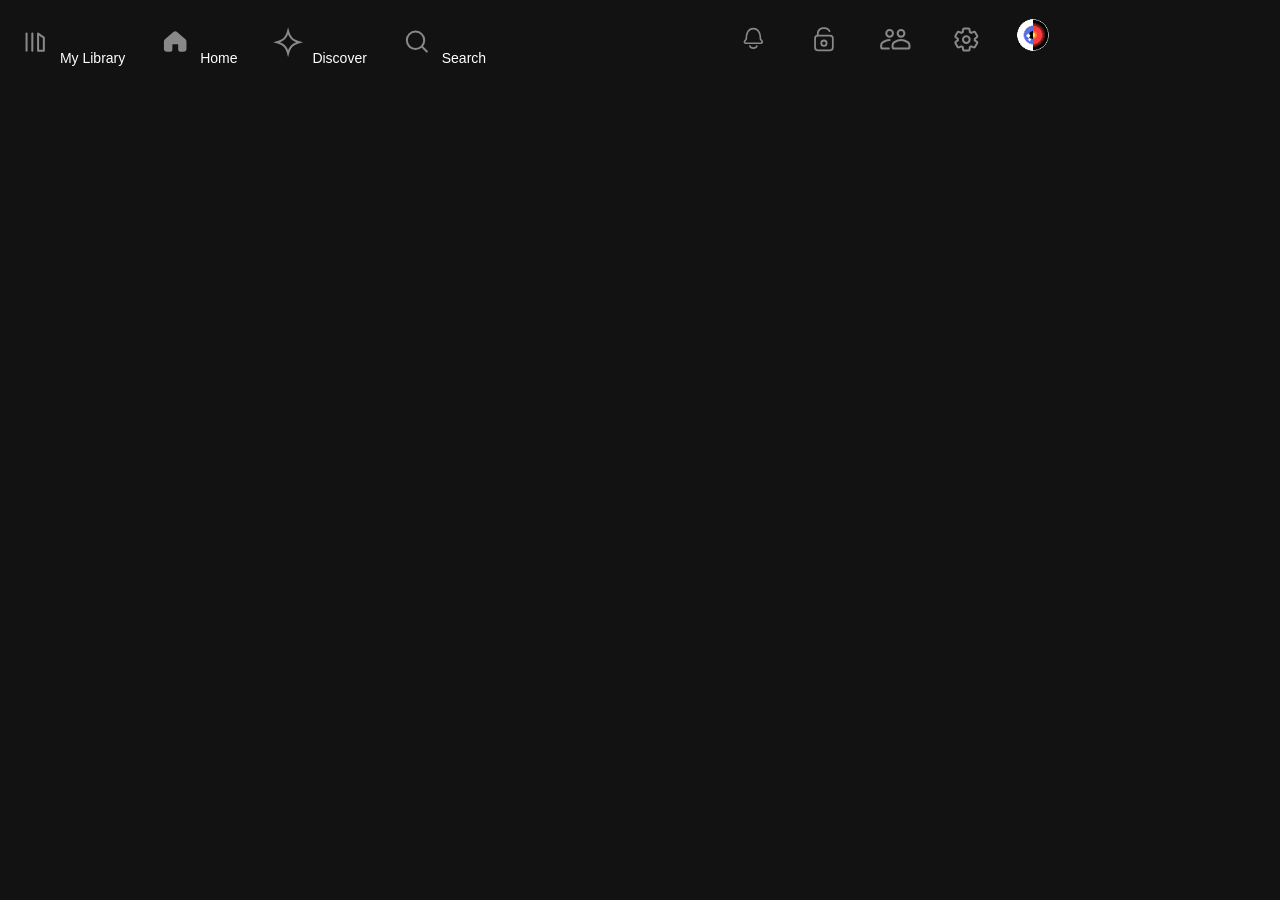
==== index.html @ d86fe5c7 "worke in htm file, create header and nav, two divs in nav and styles in header" ====
<!DOCTYPE html>
<html lang="en">

<head>
  <meta charset="UTF-8">
  <meta name="viewport" content="width=device-width, initial-scale=1.0">
  <link rel="stylesheet" href="./css/style.css">
  <title>Document</title>
</head>

<body>

  <!--Skeleton-->

  <header class="topbar">
    <nav class="topbar-nav">

      <ul class="nav-items">
        <li class="li-test"><a href="#" class="nav-links">
            <svg width="41" height="41" viewBox="0 0 41 41" fill="none" xmlns="http://www.w3.org/2000/svg">
              <path d="M11.562 11.5625V28.8493" stroke="#898989" stroke-width="2.02054" stroke-linecap="round"
                stroke-linejoin="round" />
              <path d="M17.3242 11.5625V28.8493" stroke="#898989" stroke-width="2.02054" stroke-linecap="round"
                stroke-linejoin="round" />
              <path d="M23.0865 28.8493V11.5625L28.8488 15.5518V28.8493H23.0865Z" stroke="#898989"
                stroke-width="2.02054" stroke-linecap="round" stroke-linejoin="round" />
            </svg>
            <span class="nav-text">My Library</span>
          </a>
        </li>

        <li><a href="#" class="nav-links">
            <svg width="41" height="41" viewBox="0 0 41 41" fill="none" xmlns="http://www.w3.org/2000/svg">
              <path
                d="M10.1027 19.4329V26.9414C10.1027 27.8713 10.8565 28.6251 11.7865 28.6251H15.154C15.7202 28.6538 16.195 28.2025 16.195 27.6356V22.7282C16.195 21.8025 16.9422 21.0504 17.8679 21.0445L22.6554 21.0135C23.5896 21.0074 24.3501 21.7631 24.3501 22.6972V27.7185C24.3501 28.2192 24.756 28.6251 25.2567 28.6251H28.6243C29.5542 28.6251 30.3081 27.8713 30.3081 26.9414V19.4329C30.3081 18.9376 30.09 18.4674 29.7119 18.1475L21.293 11.0238C20.6652 10.4926 19.7456 10.4926 19.1178 11.0238L10.6988 18.1475C10.3208 18.4674 10.1027 18.9376 10.1027 19.4329Z"
                fill="#898989" stroke="#898989" stroke-width="2.3573" stroke-linecap="round" stroke-linejoin="round" />
            </svg>

            <span class="nav-text">Home</span></a></li>

        <li><a href="#" class="nav-links">
            <svg width="41" height="41" viewBox="0 0 41 41" fill="none" xmlns="http://www.w3.org/2000/svg">
              <path
                d="M20.5903 10.8229C21.8159 15.1881 25.2271 18.5993 29.5923 19.8249L31.3872 20.3288L29.5923 20.8327C25.2271 22.0583 21.8159 25.4695 20.5903 29.8346L20.0864 31.6296L19.5825 29.8346C18.357 25.4695 14.9457 22.0583 10.5806 20.8327L8.78564 20.3288L10.5806 19.8249C14.9457 18.5993 18.357 15.1881 19.5825 10.8229L20.0864 9.028L20.5903 10.8229Z"
                stroke="#898989" stroke-width="2" />
            </svg>

            <span class="nav-text">Discover</span></a></li>

        <li><a href="#" class="nav-links">
            <svg width="41" height="41" viewBox="0 0 41 41" fill="none" xmlns="http://www.w3.org/2000/svg">
              <path
                d="M24.7356 24.3607C26.2732 22.7923 27.2213 20.6437 27.2213 18.2738C27.2213 13.4713 23.3281 9.57812 18.5256 9.57812C13.7232 9.57812 9.82999 13.4713 9.82999 18.2738C9.82999 23.0763 13.7232 26.9694 18.5256 26.9694C20.9582 26.9694 23.1574 25.9706 24.7356 24.3607ZM24.7356 24.3607L29.83 29.5781"
                stroke="#898989" stroke-width="2.02054" stroke-linecap="round" />
            </svg>

            <span class="nav-text">Search</span></a></li>
      </ul>

    </nav>
    <!-- Top small siebire with icons inside a nav -->

    <div class="sidebar-in-nav">
      <ul class="sidebar-list">
        <li class="sidebar-item"><a href="#" class="sidebar-items-lnk">
            <svg width="41" height="41" viewBox="0 0 41 41" fill="none" xmlns="http://www.w3.org/2000/svg">
              <path
                d="M27.8736 24.2741H12.8179C11.6282 24.2741 10.9784 22.8866 11.74 21.9727L12.9945 20.4673C13.2098 20.2088 13.3174 19.882 13.3141 19.5456C13.2934 17.4262 13.6655 9.54102 20.3457 9.54102C27.0259 9.54102 27.398 17.4262 27.3774 19.5456C27.3741 19.882 27.4816 20.2088 27.697 20.4673L28.9515 21.9727C29.7131 22.8866 29.0632 24.2741 27.8736 24.2741Z"
                stroke="#898989" stroke-width="1.6838" stroke-linecap="round" stroke-linejoin="round" />
              <path
                d="M16.8379 27.0801C16.8379 27.0801 17.5395 29.1848 20.3458 29.1848C23.1521 29.1848 23.8536 27.0801 23.8536 27.0801"
                stroke="#898989" stroke-width="1.6838" stroke-linecap="round" stroke-linejoin="round" />
            </svg>
          </a>
        </li>

        <li class="sidebar-item"><a href="#" class="sidebar-items-lnk">
            <svg width="41" height="41" viewBox="0 0 41 41" fill="none" xmlns="http://www.w3.org/2000/svg">
              <path
                d="M24.7338 12.4639C24.9425 12.9074 25.4713 13.0978 25.9148 12.889C26.3583 12.6803 26.5487 12.1515 26.3399 11.708L24.7338 12.4639ZM13.8048 16.1865C14.6809 16.0443 14.6809 16.0447 14.681 16.0451C14.681 16.0452 14.6811 16.0456 14.6811 16.0457C14.6812 16.0461 14.6812 16.0464 14.6812 16.0465C14.6813 16.0468 14.6813 16.0467 14.6812 16.0462C14.681 16.0451 14.6806 16.0424 14.68 16.0382C14.6787 16.0296 14.6766 16.0148 14.674 15.9941C14.6687 15.9526 14.6611 15.8877 14.6536 15.8029C14.6385 15.6328 14.6236 15.3846 14.6263 15.0851C14.6318 14.4798 14.7089 13.6967 14.9783 12.9307C15.2453 12.1715 15.6926 11.4504 16.4326 10.914C17.1704 10.3793 18.2742 9.97351 19.9514 9.97351V8.19836C17.9791 8.19836 16.4899 8.68016 15.3908 9.47676C14.2941 10.2717 13.661 11.3258 13.3037 12.3418C12.9488 13.3509 12.8578 14.3429 12.8512 15.069C12.8479 15.4352 12.866 15.7418 12.8854 15.96C12.8951 16.0693 12.9052 16.157 12.9132 16.2195C12.9172 16.2508 12.9207 16.2758 12.9234 16.2941C12.9247 16.3033 12.9259 16.3108 12.9267 16.3166C12.9272 16.3195 12.9276 16.3219 12.9279 16.324C12.9281 16.325 12.9282 16.3259 12.9283 16.3267C12.9284 16.3271 12.9285 16.3276 12.9285 16.3278C12.9286 16.3282 12.9287 16.3287 13.8048 16.1865ZM19.9514 9.97351C21.4562 9.97351 22.4981 10.3005 23.2263 10.7507C23.9524 11.1996 24.4245 11.8067 24.7338 12.4639L26.3399 11.708C25.9085 10.7913 25.2234 9.89837 24.1597 9.24076C23.0981 8.58443 21.7176 8.19836 19.9514 8.19836V9.97351Z"
                fill="#898989" />
              <path
                d="M26.1644 16.6309H13.7384C12.2678 16.6309 11.0757 17.823 11.0757 19.2936V28.6131C11.0757 30.0837 12.2678 31.2758 13.7384 31.2758H26.1644C27.635 31.2758 28.8271 30.0837 28.8271 28.6131V19.2936C28.8271 17.823 27.635 16.6309 26.1644 16.6309Z"
                stroke="#898989" stroke-width="1.77515" />
              <circle cx="19.9514" cy="24.1744" r="2.66272" stroke="#898989" stroke-width="1.77515" />
            </svg>
        </li>


        <li class="sidebar-item"><a href="#" class="sidebar-items-lnk">
            <svg width="41" height="41" viewBox="0 0 41 41" fill="none" xmlns="http://www.w3.org/2000/svg">
              <path
                d="M29.4 14.3129C29.4 16.1727 27.8923 17.6804 26.0324 17.6804C24.1726 17.6804 22.6649 16.1727 22.6649 14.3129C22.6649 12.453 24.1726 10.9453 26.0324 10.9453C27.8923 10.9453 29.4 12.453 29.4 14.3129Z"
                stroke="#898989" stroke-width="2.02054" />
              <path
                d="M19.1131 23.4167L19.8629 22.9168C21.6899 21.6988 23.8366 21.0488 26.0324 21.0488C28.2282 21.0488 30.3749 21.6988 32.202 22.9168L32.9518 23.4167C33.8886 24.0412 34.4513 25.0927 34.4513 26.2187V27.8962C34.4513 28.7641 33.7477 29.4677 32.8798 29.4677H26.0324H19.185C18.3171 29.4677 17.6135 28.7641 17.6135 27.8962V26.2187C17.6135 25.0927 18.1762 24.0412 19.1131 23.4167Z"
                stroke="#898989" stroke-width="2.02054" stroke-linecap="round" stroke-linejoin="round" />
              <path
                d="M17.9811 14.3129C17.9811 16.1727 16.4734 17.6804 14.6135 17.6804C12.7537 17.6804 11.246 16.1727 11.246 14.3129C11.246 12.453 12.7537 10.9453 14.6135 10.9453C16.4734 10.9453 17.9811 12.453 17.9811 14.3129Z"
                stroke="#898989" stroke-width="2.02054" />
              <path
                d="M14.6135 21.0488C12.4177 21.0488 10.271 21.6988 8.44398 22.9168L7.69419 23.4167C6.75734 24.0412 6.19461 25.0927 6.19461 26.2187V27.8962C6.19461 28.7641 6.89821 29.4677 7.76614 29.4677H13.8271"
                stroke="#898989" stroke-width="2.02054" stroke-linecap="round" stroke-linejoin="round" />
            </svg>

        </li>
        <li class="sidebar-item"><a href="#" class="sidebar-items-lnk">
            <svg width="41" height="41" viewBox="0 0 41 41" fill="none" xmlns="http://www.w3.org/2000/svg">
              <path
                d="M22.4407 31.5846H18.208C17.9258 31.5846 17.6812 31.493 17.4743 31.3096C17.2674 31.1263 17.1451 30.8971 17.1075 30.6221L16.7688 28.0646C16.5243 27.973 16.294 27.863 16.0781 27.7346C15.8613 27.6063 15.6495 27.4688 15.4426 27.3221L12.9876 28.3121C12.7242 28.4038 12.4608 28.413 12.1975 28.3396C11.9341 28.2663 11.7272 28.1105 11.5767 27.8721L9.48852 24.3246C9.33802 24.0863 9.29099 23.8296 9.34743 23.5546C9.40387 23.2796 9.54496 23.0596 9.7707 22.8946L11.8871 21.3271C11.8683 21.1988 11.8589 21.0749 11.8589 20.9553V20.2128C11.8589 20.094 11.8683 19.9705 11.8871 19.8421L9.7707 18.2746C9.54496 18.1096 9.40387 17.8896 9.34743 17.6146C9.29099 17.3396 9.33802 17.083 9.48852 16.8446L11.5767 13.2971C11.7084 13.0405 11.9104 12.8799 12.1828 12.8153C12.456 12.7515 12.7242 12.7655 12.9876 12.8571L15.4426 13.8471C15.6495 13.7005 15.8659 13.563 16.0916 13.4346C16.3173 13.3063 16.5431 13.1963 16.7688 13.1046L17.1075 10.5471C17.1451 10.2721 17.2674 10.043 17.4743 9.85964C17.6812 9.67631 17.9258 9.58464 18.208 9.58464H22.4407C22.7229 9.58464 22.9675 9.67631 23.1744 9.85964C23.3813 10.043 23.5036 10.2721 23.5412 10.5471L23.8798 13.1046C24.1244 13.1963 24.355 13.3063 24.5718 13.4346C24.7877 13.563 24.9992 13.7005 25.2061 13.8471L27.6611 12.8571C27.9245 12.7655 28.1878 12.7563 28.4512 12.8296C28.7146 12.903 28.9215 13.0588 29.072 13.2971L31.1602 16.8446C31.3107 17.083 31.3577 17.3396 31.3013 17.6146C31.2448 17.8896 31.1037 18.1096 30.878 18.2746L28.7616 19.8421C28.7804 19.9705 28.7898 20.094 28.7898 20.2128V20.9553C28.7898 21.0749 28.771 21.1988 28.7334 21.3271L30.8498 22.8946C31.0755 23.0596 31.2166 23.2796 31.273 23.5546C31.3295 23.8296 31.2824 24.0863 31.1319 24.3246L29.0438 27.8446C28.8933 28.083 28.6818 28.2436 28.4094 28.3264C28.1363 28.4086 27.868 28.4038 27.6047 28.3121L25.2061 27.3221C24.9992 27.4688 24.7828 27.6063 24.5571 27.7346C24.3313 27.863 24.1056 27.973 23.8798 28.0646L23.5412 30.6221C23.5036 30.8971 23.3813 31.1263 23.1744 31.3096C22.9675 31.493 22.7229 31.5846 22.4407 31.5846Z"
                stroke="#898989" stroke-width="2" />
              <circle cx="20.3243" cy="20.5848" r="3.34783" stroke="#898989" stroke-width="2" />
            </svg>
          </a>
        </li>
        <li class="sidebar-item"><a href="#" class="sidebar-items-lnk">
            <svg width="32" height="32" viewBox="0 0 32 32" fill="none" xmlns="http://www.w3.org/2000/svg"
              xmlns:xlink="http://www.w3.org/1999/xlink">
              <rect width="32" height="32" rx="16" fill="url(#pattern0_8033_2040)" />
              <defs>
                <pattern id="pattern0_8033_2040" patternContentUnits="objectBoundingBox" width="1" height="1">
                  <use xlink:href="#image0_8033_2040" transform="scale(0.00208333)" />
                </pattern>
                <image id="image0_8033_2040" width="480" height="480" preserveAspectRatio="none"
                  xlink:href="[data-uri]" />
              </defs>
            </svg>

          </a>
        </li>
      </ul>

    </div>


    </nav>

    <div class="wrapper">
      <aside class="sidebar">
        <div class="sidebar-header">



  </header>

  <main></main>

  <footer></footer>



</body>

</html>
---- css/style.css ----
/* =====================
  Reset / Base
===================== */
*,
*::before,
*::after {
  box-sizing: border-box;
  margin: 0;
  padding: 0;
}

html,
body {
  height: 100%;
}

body {
  font-family: "Circular", "Helvetica Neue", Helvetica, Arial, sans-serif;
  font-size: 14px;
  background-color: #121212;
  color: #ffffff;
  overflow: hidden;
}

a {
  color: inherit;
  text-decoration: none;
}

ul,
ol {
  list-style: none;
}

button {
  font-family: inherit;
  font-size: inherit;
  cursor: pointer;
}

img {
  display: block;
  max-width: 100%;
}

/* =====================
  Helpers
===================== */
/* =====================
  App Layout
===================== */
/* =====================
  Sidebar Navigation (merged look)
===================== */
/* =====================
  Top Header
===================== */
/* =====================
  Global Header (matches screenshot layout)
===================== */
.topbar {
  display: flex;
  align-items: center;
  justify-content: space-between;
}

.topbar-nav {
  display: flex;
}

.app {
  font-size: 14px;
  height: 41px;
}

.navbar {
  display: flex;
  align-items: center;
  justify-content: flex-start;
}

.nav-items {
  display: flex;
  margin-top: 7px;
  font-size: 14px;
}

li {
  padding: 15px;
}

.sidebar-in-nav {
  display: flex;
}

.sidebar-list {
  display: flex;
  width: 50%;
}

/* =====================
  Filter Chips
===================== */
/* =====================
  Sections / Cards
===================== */
/* =====================
  Bottom Player (matches Figma screenshot)
===================== */

/*# sourceMappingURL=style.css.map */
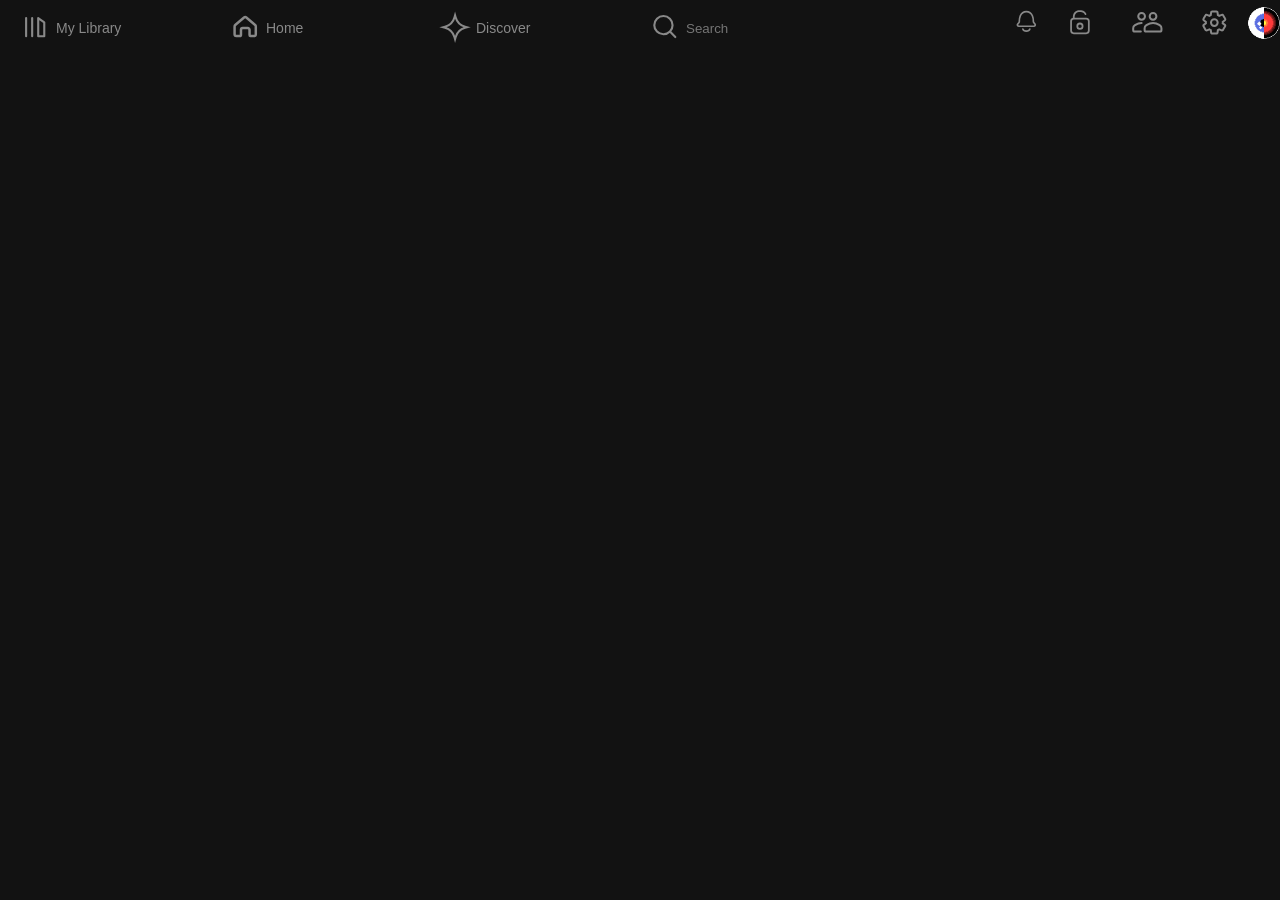
==== commit f59a625f: "creat navigation, add styles, hover'" ====
--- a/index.html
+++ b/index.html
@@ -17,44 +17,43 @@
 
       <ul class="nav-items">
         <li class="li-test"><a href="#" class="nav-links">
-            <svg width="41" height="41" viewBox="0 0 41 41" fill="none" xmlns="http://www.w3.org/2000/svg">
-              <path d="M11.562 11.5625V28.8493" stroke="#898989" stroke-width="2.02054" stroke-linecap="round"
-                stroke-linejoin="round" />
+            <span class="icons"><svg width="41" height="41" viewBox="0 0 41 41" fill="none" xmlns="http://www.w3.org/2000/svg">
+              <path d="M11.562 11.5625V28.8493" stroke="#898989" stroke-width="2.02054" stroke-linecap="round" stroke-linejoin="round" />
               <path d="M17.3242 11.5625V28.8493" stroke="#898989" stroke-width="2.02054" stroke-linecap="round"
                 stroke-linejoin="round" />
-              <path d="M23.0865 28.8493V11.5625L28.8488 15.5518V28.8493H23.0865Z" stroke="#898989"
+              <path d="M23.0865 28.8493V11.5625L28.8488 15.5518V28.8493H23.0865Z" 
                 stroke-width="2.02054" stroke-linecap="round" stroke-linejoin="round" />
-            </svg>
+            </svg></span>
             <span class="nav-text">My Library</span>
           </a>
         </li>
 
-        <li><a href="#" class="nav-links">
-            <svg width="41" height="41" viewBox="0 0 41 41" fill="none" xmlns="http://www.w3.org/2000/svg">
+        <li class="li-test"><a href="#" class="nav-links">
+            <span class="icons"><svg width="41" height="41" viewBox="0 0 41 41" fill="none" xmlns="http://www.w3.org/2000/svg">
               <path
                 d="M10.1027 19.4329V26.9414C10.1027 27.8713 10.8565 28.6251 11.7865 28.6251H15.154C15.7202 28.6538 16.195 28.2025 16.195 27.6356V22.7282C16.195 21.8025 16.9422 21.0504 17.8679 21.0445L22.6554 21.0135C23.5896 21.0074 24.3501 21.7631 24.3501 22.6972V27.7185C24.3501 28.2192 24.756 28.6251 25.2567 28.6251H28.6243C29.5542 28.6251 30.3081 27.8713 30.3081 26.9414V19.4329C30.3081 18.9376 30.09 18.4674 29.7119 18.1475L21.293 11.0238C20.6652 10.4926 19.7456 10.4926 19.1178 11.0238L10.6988 18.1475C10.3208 18.4674 10.1027 18.9376 10.1027 19.4329Z"
-                fill="#898989" stroke="#898989" stroke-width="2.3573" stroke-linecap="round" stroke-linejoin="round" />
-            </svg>
+                stroke-width="2.3573" stroke-linecap="round" stroke-linejoin="round" />
+            </svg></span>
 
             <span class="nav-text">Home</span></a></li>
 
-        <li><a href="#" class="nav-links">
-            <svg width="41" height="41" viewBox="0 0 41 41" fill="none" xmlns="http://www.w3.org/2000/svg">
+        <li class="li-test"><a href="#" class="nav-links">
+             <span class="icons"><svg width="41" height="41" viewBox="0 0 41 41" fill="none" xmlns="http://www.w3.org/2000/svg">
               <path
                 d="M20.5903 10.8229C21.8159 15.1881 25.2271 18.5993 29.5923 19.8249L31.3872 20.3288L29.5923 20.8327C25.2271 22.0583 21.8159 25.4695 20.5903 29.8346L20.0864 31.6296L19.5825 29.8346C18.357 25.4695 14.9457 22.0583 10.5806 20.8327L8.78564 20.3288L10.5806 19.8249C14.9457 18.5993 18.357 15.1881 19.5825 10.8229L20.0864 9.028L20.5903 10.8229Z"
-                stroke="#898989" stroke-width="2" />
-            </svg>
+                  stroke-width="2" />
+            </svg></span>
 
             <span class="nav-text">Discover</span></a></li>
 
-        <li><a href="#" class="nav-links">
-            <svg width="41" height="41" viewBox="0 0 41 41" fill="none" xmlns="http://www.w3.org/2000/svg">
+        <li class="li-test"><a href="#" class="nav-links">
+           <span class="icons"><svg width="41" height="41" viewBox="0 0 41 41" fill="none" xmlns="http://www.w3.org/2000/svg">
               <path
                 d="M24.7356 24.3607C26.2732 22.7923 27.2213 20.6437 27.2213 18.2738C27.2213 13.4713 23.3281 9.57812 18.5256 9.57812C13.7232 9.57812 9.82999 13.4713 9.82999 18.2738C9.82999 23.0763 13.7232 26.9694 18.5256 26.9694C20.9582 26.9694 23.1574 25.9706 24.7356 24.3607ZM24.7356 24.3607L29.83 29.5781"
-                stroke="#898989" stroke-width="2.02054" stroke-linecap="round" />
-            </svg>
+                 fill="none" stroke-width="2.02054" stroke-linecap="round"/>
+            </svg></span> 
 
-            <span class="nav-text">Search</span></a></li>
+            <span class="nav-text"><form><input type="text" class="search-input" placeholder="Search" ></form></span></a></li>
       </ul>
 
     </nav>
@@ -135,15 +134,17 @@
 
     </nav>
 
-    <div class="wrapper">
+  
+
+  </header>
+
+  <main>
+      <div class="wrapper">
       <aside class="sidebar">
         <div class="sidebar-header">
 
 
-
-  </header>
-
-  <main></main>
+  </main>
 
   <footer></footer>
 
--- a/css/style.css
+++ b/css/style.css
@@ -68,25 +68,59 @@
   display: flex;
 }
 
-.app {
-  font-size: 14px;
-  height: 41px;
-}
-
-.navbar {
-  display: flex;
-  align-items: center;
-  justify-content: flex-start;
-}
-
 .nav-items {
   display: flex;
   margin-top: 7px;
   font-size: 14px;
+  list-style: none;
+  align-items: center;
+  height: 100%;
 }
 
-li {
-  padding: 15px;
+.li-test a {
+  width: 210px;
+  height: 100%;
+  color: #898989;
+  display: flex;
+  align-items: center;
+  padding-left: 15px;
+}
+
+input.search-input {
+  background-color: transparent;
+  padding: 0;
+  margin: 0;
+  border: none;
+  outline: none;
+  color: white;
+}
+
+.li-test a:hover {
+  border-radius: 8px;
+  box-sizing: border-box;
+  width: 200px;
+  height: 100%;
+  background-color: #202020;
+  color: white;
+  transform: scale(1.05);
+  cursor: pointer;
+}
+.li-test a:hover svg {
+  stroke: white;
+  fill: white;
+}
+.li-test a:hover svg path {
+  stroke: white;
+}
+
+.icons {
+  background-color: none;
+  display: flex;
+  align-items: center;
+}
+.icons svg {
+  stroke: #898989;
+  transform: scale(1.05);
 }
 
 .sidebar-in-nav {
@@ -95,7 +129,11 @@
 
 .sidebar-list {
   display: flex;
-  width: 50%;
+  justify-content: center;
+  height: 41px;
+  width: 100%;
+  gap: 13px;
+  align-items: center;
 }
 
 /* =====================
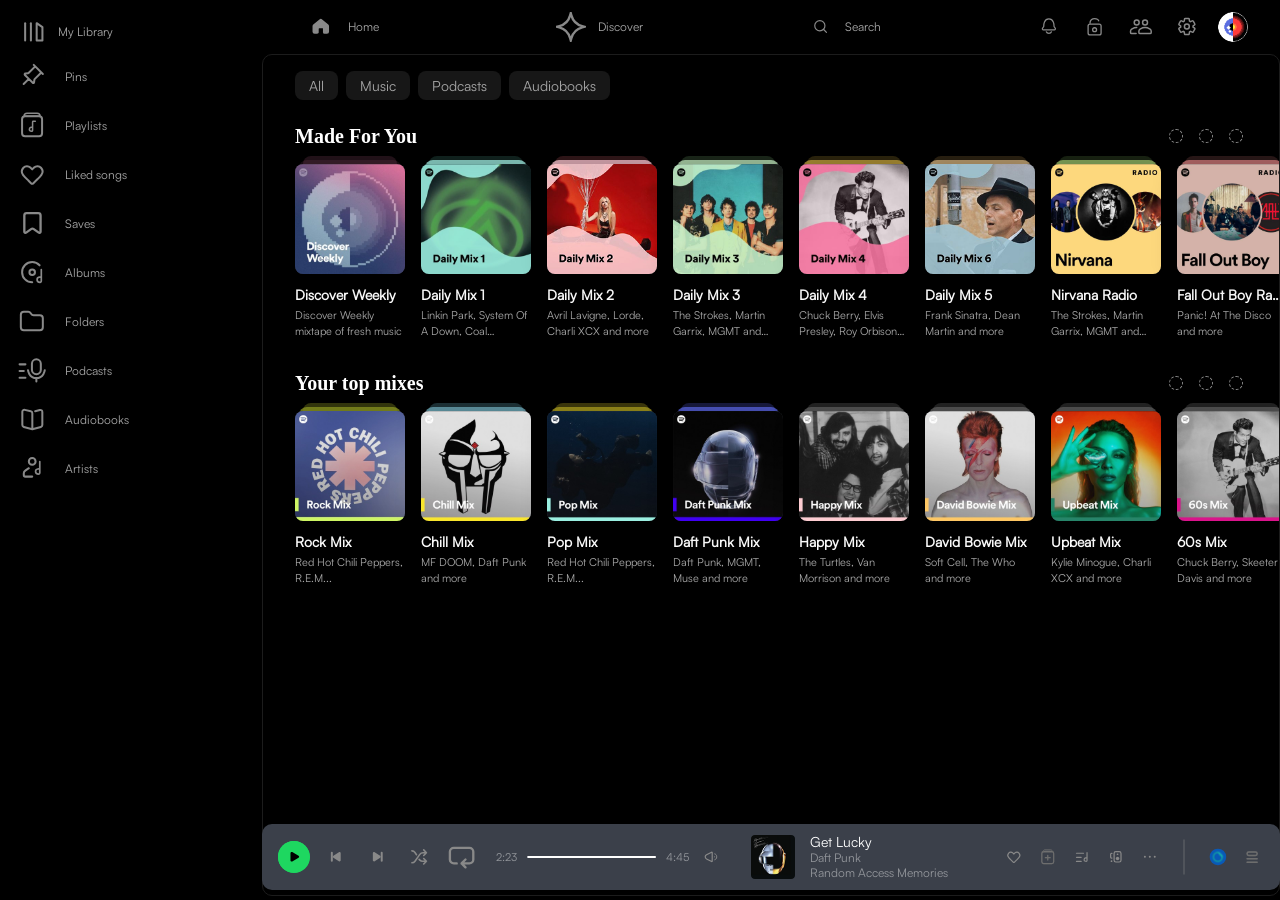
==== commit 566ef7a9: "fix : project structure" ====
--- a/index.html
+++ b/index.html
@@ -1,155 +1,464 @@
 <!DOCTYPE html>
 <html lang="en">
-
 <head>
-  <meta charset="UTF-8">
-  <meta name="viewport" content="width=device-width, initial-scale=1.0">
-  <link rel="stylesheet" href="./css/style.css">
-  <title>Document</title>
+  <meta charset="UTF-8" />
+  <meta name="viewport" content="width=device-width, initial-scale=1.0" />
+  <title>Spotify Clone</title>
+  <link rel="stylesheet" href="./css/style.css" />
 </head>
-
 <body>
-
-  <!--Skeleton-->
-
-  <header class="topbar">
-    <nav class="topbar-nav">
-
-      <ul class="nav-items">
-        <li class="li-test"><a href="#" class="nav-links">
-            <span class="icons"><svg width="41" height="41" viewBox="0 0 41 41" fill="none" xmlns="http://www.w3.org/2000/svg">
-              <path d="M11.562 11.5625V28.8493" stroke="#898989" stroke-width="2.02054" stroke-linecap="round" stroke-linejoin="round" />
-              <path d="M17.3242 11.5625V28.8493" stroke="#898989" stroke-width="2.02054" stroke-linecap="round"
-                stroke-linejoin="round" />
-              <path d="M23.0865 28.8493V11.5625L28.8488 15.5518V28.8493H23.0865Z" 
-                stroke-width="2.02054" stroke-linecap="round" stroke-linejoin="round" />
-            </svg></span>
-            <span class="nav-text">My Library</span>
-          </a>
-        </li>
-
-        <li class="li-test"><a href="#" class="nav-links">
-            <span class="icons"><svg width="41" height="41" viewBox="0 0 41 41" fill="none" xmlns="http://www.w3.org/2000/svg">
-              <path
-                d="M10.1027 19.4329V26.9414C10.1027 27.8713 10.8565 28.6251 11.7865 28.6251H15.154C15.7202 28.6538 16.195 28.2025 16.195 27.6356V22.7282C16.195 21.8025 16.9422 21.0504 17.8679 21.0445L22.6554 21.0135C23.5896 21.0074 24.3501 21.7631 24.3501 22.6972V27.7185C24.3501 28.2192 24.756 28.6251 25.2567 28.6251H28.6243C29.5542 28.6251 30.3081 27.8713 30.3081 26.9414V19.4329C30.3081 18.9376 30.09 18.4674 29.7119 18.1475L21.293 11.0238C20.6652 10.4926 19.7456 10.4926 19.1178 11.0238L10.6988 18.1475C10.3208 18.4674 10.1027 18.9376 10.1027 19.4329Z"
-                stroke-width="2.3573" stroke-linecap="round" stroke-linejoin="round" />
-            </svg></span>
-
-            <span class="nav-text">Home</span></a></li>
-
-        <li class="li-test"><a href="#" class="nav-links">
-             <span class="icons"><svg width="41" height="41" viewBox="0 0 41 41" fill="none" xmlns="http://www.w3.org/2000/svg">
-              <path
-                d="M20.5903 10.8229C21.8159 15.1881 25.2271 18.5993 29.5923 19.8249L31.3872 20.3288L29.5923 20.8327C25.2271 22.0583 21.8159 25.4695 20.5903 29.8346L20.0864 31.6296L19.5825 29.8346C18.357 25.4695 14.9457 22.0583 10.5806 20.8327L8.78564 20.3288L10.5806 19.8249C14.9457 18.5993 18.357 15.1881 19.5825 10.8229L20.0864 9.028L20.5903 10.8229Z"
-                  stroke-width="2" />
-            </svg></span>
-
-            <span class="nav-text">Discover</span></a></li>
-
-        <li class="li-test"><a href="#" class="nav-links">
-           <span class="icons"><svg width="41" height="41" viewBox="0 0 41 41" fill="none" xmlns="http://www.w3.org/2000/svg">
-              <path
-                d="M24.7356 24.3607C26.2732 22.7923 27.2213 20.6437 27.2213 18.2738C27.2213 13.4713 23.3281 9.57812 18.5256 9.57812C13.7232 9.57812 9.82999 13.4713 9.82999 18.2738C9.82999 23.0763 13.7232 26.9694 18.5256 26.9694C20.9582 26.9694 23.1574 25.9706 24.7356 24.3607ZM24.7356 24.3607L29.83 29.5781"
-                 fill="none" stroke-width="2.02054" stroke-linecap="round"/>
-            </svg></span> 
-
-            <span class="nav-text"><form><input type="text" class="search-input" placeholder="Search" ></form></span></a></li>
-      </ul>
-
-    </nav>
-    <!-- Top small siebire with icons inside a nav -->
-
-    <div class="sidebar-in-nav">
-      <ul class="sidebar-list">
-        <li class="sidebar-item"><a href="#" class="sidebar-items-lnk">
-            <svg width="41" height="41" viewBox="0 0 41 41" fill="none" xmlns="http://www.w3.org/2000/svg">
-              <path
-                d="M27.8736 24.2741H12.8179C11.6282 24.2741 10.9784 22.8866 11.74 21.9727L12.9945 20.4673C13.2098 20.2088 13.3174 19.882 13.3141 19.5456C13.2934 17.4262 13.6655 9.54102 20.3457 9.54102C27.0259 9.54102 27.398 17.4262 27.3774 19.5456C27.3741 19.882 27.4816 20.2088 27.697 20.4673L28.9515 21.9727C29.7131 22.8866 29.0632 24.2741 27.8736 24.2741Z"
-                stroke="#898989" stroke-width="1.6838" stroke-linecap="round" stroke-linejoin="round" />
-              <path
-                d="M16.8379 27.0801C16.8379 27.0801 17.5395 29.1848 20.3458 29.1848C23.1521 29.1848 23.8536 27.0801 23.8536 27.0801"
-                stroke="#898989" stroke-width="1.6838" stroke-linecap="round" stroke-linejoin="round" />
-            </svg>
-          </a>
-        </li>
-
-        <li class="sidebar-item"><a href="#" class="sidebar-items-lnk">
-            <svg width="41" height="41" viewBox="0 0 41 41" fill="none" xmlns="http://www.w3.org/2000/svg">
-              <path
-                d="M24.7338 12.4639C24.9425 12.9074 25.4713 13.0978 25.9148 12.889C26.3583 12.6803 26.5487 12.1515 26.3399 11.708L24.7338 12.4639ZM13.8048 16.1865C14.6809 16.0443 14.6809 16.0447 14.681 16.0451C14.681 16.0452 14.6811 16.0456 14.6811 16.0457C14.6812 16.0461 14.6812 16.0464 14.6812 16.0465C14.6813 16.0468 14.6813 16.0467 14.6812 16.0462C14.681 16.0451 14.6806 16.0424 14.68 16.0382C14.6787 16.0296 14.6766 16.0148 14.674 15.9941C14.6687 15.9526 14.6611 15.8877 14.6536 15.8029C14.6385 15.6328 14.6236 15.3846 14.6263 15.0851C14.6318 14.4798 14.7089 13.6967 14.9783 12.9307C15.2453 12.1715 15.6926 11.4504 16.4326 10.914C17.1704 10.3793 18.2742 9.97351 19.9514 9.97351V8.19836C17.9791 8.19836 16.4899 8.68016 15.3908 9.47676C14.2941 10.2717 13.661 11.3258 13.3037 12.3418C12.9488 13.3509 12.8578 14.3429 12.8512 15.069C12.8479 15.4352 12.866 15.7418 12.8854 15.96C12.8951 16.0693 12.9052 16.157 12.9132 16.2195C12.9172 16.2508 12.9207 16.2758 12.9234 16.2941C12.9247 16.3033 12.9259 16.3108 12.9267 16.3166C12.9272 16.3195 12.9276 16.3219 12.9279 16.324C12.9281 16.325 12.9282 16.3259 12.9283 16.3267C12.9284 16.3271 12.9285 16.3276 12.9285 16.3278C12.9286 16.3282 12.9287 16.3287 13.8048 16.1865ZM19.9514 9.97351C21.4562 9.97351 22.4981 10.3005 23.2263 10.7507C23.9524 11.1996 24.4245 11.8067 24.7338 12.4639L26.3399 11.708C25.9085 10.7913 25.2234 9.89837 24.1597 9.24076C23.0981 8.58443 21.7176 8.19836 19.9514 8.19836V9.97351Z"
-                fill="#898989" />
-              <path
-                d="M26.1644 16.6309H13.7384C12.2678 16.6309 11.0757 17.823 11.0757 19.2936V28.6131C11.0757 30.0837 12.2678 31.2758 13.7384 31.2758H26.1644C27.635 31.2758 28.8271 30.0837 28.8271 28.6131V19.2936C28.8271 17.823 27.635 16.6309 26.1644 16.6309Z"
-                stroke="#898989" stroke-width="1.77515" />
-              <circle cx="19.9514" cy="24.1744" r="2.66272" stroke="#898989" stroke-width="1.77515" />
-            </svg>
-        </li>
-
-
-        <li class="sidebar-item"><a href="#" class="sidebar-items-lnk">
-            <svg width="41" height="41" viewBox="0 0 41 41" fill="none" xmlns="http://www.w3.org/2000/svg">
-              <path
-                d="M29.4 14.3129C29.4 16.1727 27.8923 17.6804 26.0324 17.6804C24.1726 17.6804 22.6649 16.1727 22.6649 14.3129C22.6649 12.453 24.1726 10.9453 26.0324 10.9453C27.8923 10.9453 29.4 12.453 29.4 14.3129Z"
-                stroke="#898989" stroke-width="2.02054" />
-              <path
-                d="M19.1131 23.4167L19.8629 22.9168C21.6899 21.6988 23.8366 21.0488 26.0324 21.0488C28.2282 21.0488 30.3749 21.6988 32.202 22.9168L32.9518 23.4167C33.8886 24.0412 34.4513 25.0927 34.4513 26.2187V27.8962C34.4513 28.7641 33.7477 29.4677 32.8798 29.4677H26.0324H19.185C18.3171 29.4677 17.6135 28.7641 17.6135 27.8962V26.2187C17.6135 25.0927 18.1762 24.0412 19.1131 23.4167Z"
-                stroke="#898989" stroke-width="2.02054" stroke-linecap="round" stroke-linejoin="round" />
-              <path
-                d="M17.9811 14.3129C17.9811 16.1727 16.4734 17.6804 14.6135 17.6804C12.7537 17.6804 11.246 16.1727 11.246 14.3129C11.246 12.453 12.7537 10.9453 14.6135 10.9453C16.4734 10.9453 17.9811 12.453 17.9811 14.3129Z"
-                stroke="#898989" stroke-width="2.02054" />
-              <path
-                d="M14.6135 21.0488C12.4177 21.0488 10.271 21.6988 8.44398 22.9168L7.69419 23.4167C6.75734 24.0412 6.19461 25.0927 6.19461 26.2187V27.8962C6.19461 28.7641 6.89821 29.4677 7.76614 29.4677H13.8271"
-                stroke="#898989" stroke-width="2.02054" stroke-linecap="round" stroke-linejoin="round" />
-            </svg>
-
-        </li>
-        <li class="sidebar-item"><a href="#" class="sidebar-items-lnk">
-            <svg width="41" height="41" viewBox="0 0 41 41" fill="none" xmlns="http://www.w3.org/2000/svg">
-              <path
-                d="M22.4407 31.5846H18.208C17.9258 31.5846 17.6812 31.493 17.4743 31.3096C17.2674 31.1263 17.1451 30.8971 17.1075 30.6221L16.7688 28.0646C16.5243 27.973 16.294 27.863 16.0781 27.7346C15.8613 27.6063 15.6495 27.4688 15.4426 27.3221L12.9876 28.3121C12.7242 28.4038 12.4608 28.413 12.1975 28.3396C11.9341 28.2663 11.7272 28.1105 11.5767 27.8721L9.48852 24.3246C9.33802 24.0863 9.29099 23.8296 9.34743 23.5546C9.40387 23.2796 9.54496 23.0596 9.7707 22.8946L11.8871 21.3271C11.8683 21.1988 11.8589 21.0749 11.8589 20.9553V20.2128C11.8589 20.094 11.8683 19.9705 11.8871 19.8421L9.7707 18.2746C9.54496 18.1096 9.40387 17.8896 9.34743 17.6146C9.29099 17.3396 9.33802 17.083 9.48852 16.8446L11.5767 13.2971C11.7084 13.0405 11.9104 12.8799 12.1828 12.8153C12.456 12.7515 12.7242 12.7655 12.9876 12.8571L15.4426 13.8471C15.6495 13.7005 15.8659 13.563 16.0916 13.4346C16.3173 13.3063 16.5431 13.1963 16.7688 13.1046L17.1075 10.5471C17.1451 10.2721 17.2674 10.043 17.4743 9.85964C17.6812 9.67631 17.9258 9.58464 18.208 9.58464H22.4407C22.7229 9.58464 22.9675 9.67631 23.1744 9.85964C23.3813 10.043 23.5036 10.2721 23.5412 10.5471L23.8798 13.1046C24.1244 13.1963 24.355 13.3063 24.5718 13.4346C24.7877 13.563 24.9992 13.7005 25.2061 13.8471L27.6611 12.8571C27.9245 12.7655 28.1878 12.7563 28.4512 12.8296C28.7146 12.903 28.9215 13.0588 29.072 13.2971L31.1602 16.8446C31.3107 17.083 31.3577 17.3396 31.3013 17.6146C31.2448 17.8896 31.1037 18.1096 30.878 18.2746L28.7616 19.8421C28.7804 19.9705 28.7898 20.094 28.7898 20.2128V20.9553C28.7898 21.0749 28.771 21.1988 28.7334 21.3271L30.8498 22.8946C31.0755 23.0596 31.2166 23.2796 31.273 23.5546C31.3295 23.8296 31.2824 24.0863 31.1319 24.3246L29.0438 27.8446C28.8933 28.083 28.6818 28.2436 28.4094 28.3264C28.1363 28.4086 27.868 28.4038 27.6047 28.3121L25.2061 27.3221C24.9992 27.4688 24.7828 27.6063 24.5571 27.7346C24.3313 27.863 24.1056 27.973 23.8798 28.0646L23.5412 30.6221C23.5036 30.8971 23.3813 31.1263 23.1744 31.3096C22.9675 31.493 22.7229 31.5846 22.4407 31.5846Z"
-                stroke="#898989" stroke-width="2" />
-              <circle cx="20.3243" cy="20.5848" r="3.34783" stroke="#898989" stroke-width="2" />
-            </svg>
-          </a>
-        </li>
-        <li class="sidebar-item"><a href="#" class="sidebar-items-lnk">
-            <svg width="32" height="32" viewBox="0 0 32 32" fill="none" xmlns="http://www.w3.org/2000/svg"
-              xmlns:xlink="http://www.w3.org/1999/xlink">
-              <rect width="32" height="32" rx="16" fill="url(#pattern0_8033_2040)" />
-              <defs>
-                <pattern id="pattern0_8033_2040" patternContentUnits="objectBoundingBox" width="1" height="1">
-                  <use xlink:href="#image0_8033_2040" transform="scale(0.00208333)" />
-                </pattern>
-                <image id="image0_8033_2040" width="480" height="480" preserveAspectRatio="none"
-                  xlink:href="[data-uri]" />
-              </defs>
-            </svg>
-
-          </a>
-        </li>
-      </ul>
-
-    </div>
-
-
-    </nav>
-
-  
-
-  </header>
-
-  <main>
-      <div class="wrapper">
-      <aside class="sidebar">
-        <div class="sidebar-header">
-
-
-  </main>
-
-  <footer></footer>
-
-
-
+  <div class="app">
+    <!-- =====================
+      Sidebar
+    ===================== -->
+    <aside class="sidebar">
+      <nav class="sidebar__nav" aria-label="Sidebar navigation">
+        <ul class="sidebar__list">
+          <li class="sidebar__item sidebar__item--active">
+            <a href="" class="sidebar__link">
+              <span class="sidebar__icon">
+                 <img src="./assets/icons/Library.svg" alt="" />
+              </span>
+              <span class="sidebar__text">My Library</span>
+            </a>
+          </li>
+
+          <li class="sidebar__item">
+            <a href="#" class="sidebar__link">
+              <span class="sidebar__icon"><img src="./assets/icons/pin.svg" alt="" /></span>
+              <span class="sidebar__text">Pins</span>
+            </a>
+          </li>
+
+          <li class="sidebar__item">
+            <a href="#" class="sidebar__link">
+              <span class="sidebar__icon"><img src="./assets/icons/playlist.svg"></span>
+              <span class="sidebar__text">Playlists</span>
+            </a>
+          </li>
+
+          <li class="sidebar__item">
+            <a href="#" class="sidebar__link">
+              <span class="sidebar__icon"><img src="./assets/icons/like.svg"></span>
+              <span class="sidebar__text">Liked songs</span>
+            </a>
+          </li>
+
+          <li class="sidebar__item">
+            <a href="#" class="sidebar__link">
+              <span class="sidebar__icon"><img src="./assets/icons/save.svg"></span>
+              <span class="sidebar__text">Saves</span>
+            </a>
+          </li>
+
+          <li class="sidebar__item">
+            <a href="#" class="sidebar__link">
+              <span class="sidebar__icon"><img src="./assets/icons/album.svg" ></span>
+              <span class="sidebar__text">Albums</span>
+            </a>
+          </li>
+
+          <li class="sidebar__item">
+            <a href="#" class="sidebar__link">
+              <span class="sidebar__icon"><img src="./assets/icons/folder.svg" ></span></span>
+              <span class="sidebar__text">Folders</span>
+            </a>
+          </li>
+
+          <li class="sidebar__item">
+            <a href="#" class="sidebar__link">
+              <span class="sidebar__icon"><img src="./assets/icons/podcast.svg" ></span></span>
+              <span class="sidebar__text">Podcasts</span>
+            </a>
+          </li>
+
+          <li class="sidebar__item">
+            <a href="#" class="sidebar__link">
+              <span class="sidebar__icon"><img src="./assets/icons/audiobook.svg" ></span></span>
+              <span class="sidebar__text">Audiobooks</span>
+            </a>
+          </li>
+
+          <li class="sidebar__item">
+            <a href="#" class="sidebar__link">
+              <span class="sidebar__icon"><img src="./assets/icons/artist.svg" ></span></span>
+              <span class="sidebar__text">Artists</span>
+            </a>
+          </li>
+        </ul>
+      </nav>
+    </aside>
+
+    <!-- =====================
+      Content Area
+    ===================== -->
+    <div class="content-area">
+      <!-- =====================
+        Top Header
+      ===================== -->
+      <header class="top-header">
+        <nav class="top-header__nav" aria-label="Main navigation">
+          <ul class="top-header__list">
+            <li class="top-header__item top-header__item--active">
+              <a href="#" class="top-header__link">
+                <span class="top-header__icon">
+                  <img class="default-image" src="./assets/icons/homebg.svg" alt="default icon">
+                  <img class="hover-image" src="./assets/icons/homehv.svg" alt="hover-image"></span>
+                  <span>Home</span>
+              </a>
+            </li>
+
+            <li class="top-header__item top-header__item--active">
+              <a href="#" class="top-header__link">
+                <span class="top-header__icon"><img class="default-image" src="./assets/icons/Star 1.svg" alt="default icon">
+                  <img class="hover-image" src="./assets/icons/starhv.svg" alt="hover-image"></span>
+                <span>Discover</span>
+              </a>
+            </li>
+            <li class="top-header__item top-header__item--search">
+  <form class="top-header__search-box" action="#" role="search">
+    <span class="top-header__search-icon"><img src="./assets/icons/search.svg" ></span>
+    <input
+      class="top-header__search-input"
+      type="text"
+      placeholder="Search"
+      aria-label="Search"
+    >
+  </form>
+</li>
+
+            
+          </ul>
+        </nav>
+
+        <div class="top-header__actions" aria-label="Quick actions">
+          <button class="top-header__action" type="button" aria-label="Notifications">
+            <span class="top-header__action-icon"><img src="./assets/icons/news.svg" ></span>
+          </button>
+
+          <button class="top-header__action" type="button" aria-label="Inbox">
+            <span class="top-header__action-icon"><img src="./assets/icons/private.svg" ></span>
+          </button>
+
+          <button class="top-header__action" type="button" aria-label="Users">
+            <span class="top-header__action-icon"><img src="./assets/icons/friends.svg" ></span>
+          </button>
+
+          <button class="top-header__action" type="button" aria-label="Settings">
+            <span class="top-header__action-icon"><img src="./assets/icons/setting.svg" ></span>
+          </button>
+
+          <button class="top-header__action top-header__action--avatar" type="button" aria-label="Profile">
+            <span class="top-header__action-icon"><img src="./assets/icons/sprite.svg" ></span>
+          </button>
+        </div>
+      </header>
+
+      <!-- =====================
+        Main Content
+      ===================== -->
+      <main class="main-content">
+        <!-- Filter Chips -->
+        <div class="filters" aria-label="Content filters">
+          <button class="filters__chip filters__chip--active" type="button">All</button>
+          <button class="filters__chip" type="button">Music</button>
+          <button class="filters__chip" type="button">Podcasts</button>
+          <button class="filters__chip" type="button">Audiobooks</button>
+        </div>
+
+        <!-- Made For You -->
+        <section class="content-section" aria-labelledby="made-for-you-title">
+          <div class="content-section__head">
+            <h2 class="content-section__title" id="made-for-you-title">Made For You</h2>
+
+            <div class="content-section__actions">
+              <button class="content-section__button" type="button" aria-label="Previous section items">
+                <span class="content-section__button-icon"></span>
+              </button>
+              <button class="content-section__button" type="button" aria-label="Next section items">
+                <span class="content-section__button-icon"></span>
+              </button>
+              <button class="content-section__button" type="button" aria-label="More options">
+                <span class="content-section__button-icon"></span>
+              </button>
+            </div>
+          </div>
+
+          <div class="cards-row">
+            <a href="#" class="music-card">
+              <div class="music-card__media music-card--discover">
+                <div class="music-card__rect music-card__rect--back"></div>
+                <div class="music-card__rect music-card__rect--middle"></div>
+                <div class="music-card__image">
+                  <img src="./assets/images/discover.png" >
+                </div>
+              </div>
+              <h3 class="music-card__title">Discover Weekly</h3>
+              <p class="music-card__subtitle">Discover Weekly mixtape of fresh music</p>
+            </a>
+
+            <a href="#" class="music-card">
+              <div class="music-card__media music-card--mix-1">
+                <div class="music-card__rect music-card__rect--back"></div>
+                <div class="music-card__rect music-card__rect--middle"></div>
+                <div class="music-card__image"><img src="./assets/images/dailymix.png" ></div>
+              </div>
+              <h3 class="music-card__title">Daily Mix 1</h3>
+              <p class="music-card__subtitle">Linkin Park, System Of A Down, Coal Chamber...</p>
+            </a>
+
+            <a href="#" class="music-card">
+              <div class="music-card__media music-card--mix-2 ">
+                <div class="music-card__rect music-card__rect--back"></div>
+                <div class="music-card__rect music-card__rect--middle"></div>
+                <div class="music-card__image"><img src="./assets/images/avrillevine.png" ></div>
+              </div>
+              <h3 class="music-card__title">Daily Mix 2</h3>
+              <p class="music-card__subtitle">Avril Lavigne, Lorde, Charli XCX and more</p>
+            </a>
+
+            <a href="#" class="music-card">
+              <div class="music-card__media music-card--mix-3 ">
+                <div class="music-card__rect music-card__rect--back"></div>
+                <div class="music-card__rect music-card__rect--middle"></div>
+                <div class="music-card__image"><img src="./assets/images/martin garrix.png" ></div>
+              </div>
+              <h3 class="music-card__title">Daily Mix 3</h3>
+              <p class="music-card__subtitle">The Strokes, Martin Garrix, MGMT and more</p>
+            </a>
+
+            <a href="#" class="music-card">
+              <div class="music-card__media music-card--mix-4 ">
+                <div class="music-card__rect music-card__rect--back"></div>
+                <div class="music-card__rect music-card__rect--middle"></div>
+                <div class="music-card__image"><img src="./assets/images/chuckberry.png" ></div>
+              </div>
+              <h3 class="music-card__title">Daily Mix 4</h3>
+              <p class="music-card__subtitle">Chuck Berry, Elvis Presley, Roy Orbison and more</p>
+            </a>
+
+            <a href="#" class="music-card">
+              <div class="music-card__media music-card--mix-5 ">
+                <div class="music-card__rect music-card__rect--back"></div>
+                <div class="music-card__rect music-card__rect--middle"></div>
+                <div class="music-card__image"><img src="./assets/images/franksinatra.png" ></div>
+              </div>
+              <h3 class="music-card__title">Daily Mix 5</h3>
+              <p class="music-card__subtitle">Frank Sinatra, Dean Martin and more</p>
+            </a>
+
+            <a href="#" class="music-card">
+              <div class="music-card__media music-card--nirvana">
+                <div class="music-card__rect music-card__rect--back"></div>
+                <div class="music-card__rect music-card__rect--middle"></div>
+                <div class="music-card__image"><img src="./assets/images/nirvana.png" ></div>
+              </div>
+              <h3 class="music-card__title">Nirvana Radio</h3>
+              <p class="music-card__subtitle">The Strokes, Martin Garrix, MGMT and more</p>
+            </a>
+
+            <a href="#" class="music-card">
+              <div class="music-card__media music-card--fallout">
+                <div class="music-card__rect music-card__rect--back"></div>
+                <div class="music-card__rect music-card__rect--middle"></div>
+                <div class="music-card__image"><img src="./assets/images/falloutboy.png" ></div>
+              </div>
+              <h3 class="music-card__title">Fall Out Boy Radio</h3>
+              <p class="music-card__subtitle">Panic! At The Disco and more</p>
+            </a>
+          </div>
+        </section>
+
+        <section class="content-section" aria-labelledby="top-mixes-title">
+          <div class="content-section__head">
+            <h2 class="content-section__title" id="top-mixes-title">Your top mixes</h2>
+
+            <div class="content-section__actions">
+              <button class="content-section__button" type="button" aria-label="Previous section items">
+                <span class="content-section__button-icon"></span>
+              </button>
+              <button class="content-section__button" type="button" aria-label="Next section items">
+                <span class="content-section__button-icon"></span>
+              </button>
+              <button class="content-section__button" type="button" aria-label="More options">
+                <span class="content-section__button-icon"></span>
+              </button>
+            </div>
+          </div>
+
+          <div class="cards-row">
+     <a href="#" class="music-card">
+     <div class="music-card__media music-card--rock">
+      <div class="music-card__rect music-card__rect--back"></div>
+      <div class="music-card__rect music-card__rect--middle"></div>
+      <div class="music-card__image"><img src="./assets/images/redhotchilipepers.png"></div>
+    </div>
+    <h3 class="music-card__title">Rock Mix</h3>
+    <p class="music-card__subtitle">Red Hot Chili Peppers, R.E.M...</p>
+  </a>
+
+  <a href="#" class="music-card">
+    <div class="music-card__media music-card--pop ">
+      <div class="music-card__rect music-card__rect--back"></div>
+      <div class="music-card__rect music-card__rect--middle"></div>
+      <div class="music-card__image"><img src="./assets/images/mfdoom.png"></div>
+    </div>
+    <h3 class="music-card__title">Chill Mix</h3>
+    <p class="music-card__subtitle">MF DOOM, Daft Punk and more</p>
+  </a>
+
+  <a href="#" class="music-card ">
+    <div class="music-card__media music-card--doom">
+      <div class="music-card__rect music-card__rect--back"></div>
+      <div class="music-card__rect music-card__rect--middle"></div>
+      <div class="music-card__image"><img src="./assets/images/gunsnroses.png"></div>
+    </div>
+    <h3 class="music-card__title">Pop Mix</h3>
+    <p class="music-card__subtitle">Red Hot Chili Peppers, R.E.M...</p>
+  </a>
+
+  <a href="#" class="music-card ">
+    <div class="music-card__media music-card--rap">
+      <div class="music-card__rect music-card__rect--back"></div>
+      <div class="music-card__rect music-card__rect--middle"></div>
+      <div class="music-card__image"><img src="./assets/images/daftpunk.png"></div>
+    </div>
+    <h3 class="music-card__title">Daft Punk Mix</h3>
+    <p class="music-card__subtitle">Daft Punk, MGMT, Muse and more</p>
+  </a>
+
+  <a href="#" class="music-card music-card--happy">
+    <div class="music-card__media">
+      <div class="music-card__rect music-card__rect--back"></div>
+      <div class="music-card__rect music-card__rect--middle"></div>
+      <div class="music-card__image"><img src="./assets/images/abba.png"></div>
+    </div>
+    <h3 class="music-card__title">Happy Mix</h3>
+    <p class="music-card__subtitle">The Turtles, Van Morrison and more</p>
+  </a>
+
+  <a href="#" class="music-card music-card--bowie">
+    <div class="music-card__media">
+      <div class="music-card__rect music-card__rect--back"></div>
+      <div class="music-card__rect music-card__rect--middle"></div>
+      <div class="music-card__image"><img src="./assets/images/davidbowie.png"></div>
+    </div>
+    <h3 class="music-card__title">David Bowie Mix</h3>
+    <p class="music-card__subtitle">Soft Cell, The Who and more</p>
+  </a>
+
+  <a href="#" class="music-card music-card--upbeat">
+    <div class="music-card__media">
+      <div class="music-card__rect music-card__rect--back"></div>
+      <div class="music-card__rect music-card__rect--middle"></div>
+      <div class="music-card__image"><img src="./assets/images/kylieminogue.png"></div>
+    </div>
+    <h3 class="music-card__title">Upbeat Mix</h3>
+    <p class="music-card__subtitle">Kylie Minogue, Charli XCX and more</p>
+  </a>
+
+  <a href="#" class="music-card music-card--sixties">
+    <div class="music-card__media">
+      <div class="music-card__rect music-card__rect--back"></div>
+      <div class="music-card__rect music-card__rect--middle"></div>
+      <div class="music-card__image"><img src="./assets/images/davidvanmorison.png"></div>
+    </div>
+    <h3 class="music-card__title">60s Mix</h3>
+    <p class="music-card__subtitle">Chuck Berry, Skeeter Davis and more</p>
+  </a>
+</div>
+        </section>
+      </main>
+    
+
+    <!-- =====================
+      Bottom Player
+    ===================== -->
+<footer class="player-bar">
+  <div class="player-bar__main">
+    <div class="player-bar__playback">
+      <div class="player-bar__controls">
+        <button class="player-bar__control player-bar__control--play" type="button" aria-label="Pause">
+          <span class="player-bar__control-icon"><img src="./assets/icons/play.svg" ></span>
+        </button>
+
+        <button class="player-bar__control" type="button" aria-label="Previous">
+          <span class="player-bar__control-icon"><img src="./assets/icons/prev.svg" ></span>
+        </button>
+
+        <button class="player-bar__control" type="button" aria-label="Next">
+          <span class="player-bar__control-icon"><img src="./assets/icons/next.svg" ></span>
+        </button>
+
+        <button class="player-bar__control" type="button" aria-label="Shuffle">
+          <span class="player-bar__control-icon"><img src="./assets/icons/shuffle.svg" ></span>
+        </button>
+
+        <button class="player-bar__control" type="button" aria-label="Repeat">
+          <span class="player-bar__control-icon"><img src="./assets/icons/repeat.svg" ></span>
+        </button>
+      </div>
+
+      <div class="player-bar__timeline">
+        <span class="player-bar__time">2:23</span>
+
+        <div class="player-bar__progress">
+          <div class="player-bar__progress-fill"></div>
+        </div>
+
+        <span class="player-bar__time">4:45</span>
+
+        <button class="player-bar__control player-bar__control--volume" type="button" aria-label="Volume">
+          <span class="player-bar__control-icon"><img src="./assets/icons/volume.svg" ></span>
+        </button>
+      </div>
+    </div>
+
+    <div class="player-bar__track-block">
+      <div class="player-bar__cover">
+        <img src="./assets/images/playerbg.png" alt="Album cover">
+      </div>
+
+      <div class="player-bar__track">
+        <p class="player-bar__track-title">Get Lucky</p>
+        <p class="player-bar__track-artist">Daft Punk</p>
+        <p class="player-bar__track-album">Random Access Memories</p>
+      </div>
+    </div>
+
+    <div class="player-bar__actions">
+      <button class="player-bar__action" type="button" aria-label="Like">
+        <span class="player-bar__action-icon"><img src="./assets/icons/like.svg" ></span>
+      </button>
+
+      <button class="player-bar__action" type="button" aria-label="Add">
+        <span class="player-bar__action-icon"><img src="./assets/icons/playlistpc.svg" ></span>
+      </button>
+
+      <button class="player-bar__action" type="button" aria-label="Queue">
+        <span class="player-bar__action-icon"><img src="./assets/icons/lyrics.svg" ></span>
+      </button>
+
+      <button class="player-bar__action" type="button" aria-label="Devices">
+        <span class="player-bar__action-icon"><img src="./assets/icons/device.svg" ></span>
+      </button>
+
+      <button class="player-bar__action" type="button" aria-label="More">
+        <span class="player-bar__action-icon"><img src="./assets/icons/more.svg" ></span>
+      </button>
+      <button class="player-bar__action " type="button" aria-label="Mini player">
+        <span class="player-bar__action-icon"><img src="./assets/icons/line.svg"></span>
+      </button>
+
+      <button class="player-bar__action " type="button" aria-label="Mini player">
+        <span class="player-bar__action-icon"><img src="./assets/icons/DJ.svg"></span>
+      </button>
+
+      <button class="player-bar__action" type="button" aria-label="Menu">
+        <span class="player-bar__action-icon"><img src="./assets/icons/List.svg"></span>
+      </button>
+    </div>
+  </div>
+</footer>
 </body>
-
 </html>
--- a/css/style.css
+++ b/css/style.css
@@ -1,25 +1,57 @@
+@charset "UTF-8";
+/* =====================
+  Mixins
+===================== */
 /* =====================
   Reset / Base
+===================== */
+/* =====================
+  Reset
 ===================== */
 *,
 *::before,
 *::after {
   box-sizing: border-box;
+}
+
+html::-webkit-scrollbar {
+  display: none;
+}
+html {
+  /* Hide scrollbar for IE, Edge and Firefox */
+  -ms-overflow-style: none; /* IE and Edge */
+  scrollbar-width: none; /* Firefox */
+  /* Ensure scrolling still works */
+  overflow: auto;
+}
+
+body,
+h1,
+h2,
+h3,
+h4,
+p,
+ul {
   margin: 0;
+}
+
+ul {
   padding: 0;
-}
-
-html,
-body {
-  height: 100%;
-}
-
-body {
-  font-family: "Circular", "Helvetica Neue", Helvetica, Arial, sans-serif;
-  font-size: 14px;
-  background-color: #121212;
-  color: #ffffff;
-  overflow: hidden;
+  list-style: none;
+}
+
+button,
+input,
+textarea,
+select {
+  font: inherit;
+}
+
+button {
+  background: transparent;
+  border: none;
+  padding: 0;
+  cursor: pointer;
 }
 
 a {
@@ -27,17 +59,6 @@
   text-decoration: none;
 }
 
-ul,
-ol {
-  list-style: none;
-}
-
-button {
-  font-family: inherit;
-  font-size: inherit;
-  cursor: pointer;
-}
-
 img {
   display: block;
   max-width: 100%;
@@ -47,103 +68,900 @@
   Helpers
 ===================== */
 /* =====================
+  Base
+===================== */
+html,
+body {
+  height: 100%;
+}
+
+body {
+  min-width: 1200px;
+  background-color: #000000;
+  color: #ffffff;
+  font-family: "Satoshi-Regular";
+}
+
+.app {
+  min-height: 100vh;
+  background-color: #000000;
+}
+
+/* =====================
   App Layout
 ===================== */
 /* =====================
+  Top Header
+===================== */
+/* =====================
   Sidebar Navigation (merged look)
 ===================== */
 /* =====================
-  Top Header
-===================== */
+  Sidebar Styles
+===================== */
+.sidebar {
+  min-height: 100vh;
+  padding: 16px 0;
+  background-color: #000000;
+}
+
+.sidebar__nav {
+  height: 100%;
+}
+
+.sidebar__list {
+  display: flex;
+  flex-direction: column;
+  gap: 8px;
+}
+
+.sidebar__item {
+  position: relative;
+}
+
+.sidebar__link {
+  display: flex;
+  align-items: center;
+  gap: 12px;
+  min-height: 32px;
+  padding: 0 16px 0 12px;
+  color: #a7a7a7;
+  transition: color 0.2s ease, background-color 0.2s ease;
+}
+
+.sidebar__item--active .sidebar__link {
+  color: #a7a7a7;
+}
+
+.sidebar__icon {
+  width: 40;
+  height: 40;
+  flex-shrink: 0;
+  border-radius: 4px;
+}
+
+.sidebar__item--active .sidebar__icon {
+  border-color: #ffffff;
+  margin-left: 10px;
+}
+
+.sidebar__text {
+  font-size: 12px;
+  font-weight: 500;
+  line-height: 1;
+}
+
+/* =====================
+  App Layout
+===================== */
+.app {
+  display: grid;
+  grid-template-columns: 262px 1fr;
+  grid-template-rows: 1fr;
+  min-height: 100vh;
+  overflow: hidden;
+}
+
+.content-area {
+  display: flex;
+  flex-direction: column;
+  min-width: 0;
+  min-height: 0;
+  overflow: hidden;
+}
+
 /* =====================
   Global Header (matches screenshot layout)
 ===================== */
-.topbar {
+/* =====================
+  Header Styles
+===================== */
+.top-header {
   display: flex;
   align-items: center;
   justify-content: space-between;
-}
-
-.topbar-nav {
-  display: flex;
-}
-
-.nav-items {
-  display: flex;
-  margin-top: 7px;
-  font-size: 14px;
-  list-style: none;
-  align-items: center;
-  height: 100%;
-}
-
-.li-test a {
+  min-height: 54px;
+  padding: 0 32px 0 32px;
+  background-color: #000000;
+  flex-shrink: 0;
+}
+
+.top-header__nav {
+  min-width: 0;
+}
+
+.top-header__list {
+  display: flex;
+  align-items: center;
+  gap: 40px;
+}
+
+.top-header__link {
+  display: flex;
+  align-items: center;
+  gap: 12px;
+  color: #a7a7a7;
+  font-size: 12px;
+  transition: color 0.2s ease;
+}
+
+.top-header__item--active .top-header__link {
+  color: #a7a7a7;
+  height: 46px;
+  border-radius: 10px;
   width: 210px;
-  height: 100%;
-  color: #898989;
-  display: flex;
-  align-items: center;
-  padding-left: 15px;
-}
-
-input.search-input {
+}
+
+.top-header__item--active {
+  border-radius: 12px;
+  background-color: #000000;
+  padding-left: 12px;
+  width: 210px;
+}
+
+.top-header__icon:nth-child(2) {
+  width: 10px;
+  height: 10px;
+  flex-shrink: 0;
+}
+
+.top-header__icon {
+  display: flex;
+  width: 30px;
+  height: 30px;
+  flex-shrink: 0;
+  border-radius: 50%;
+  position: relative;
+}
+
+.top-header__actions {
+  display: flex;
+  align-items: center;
+  gap: 16px;
+}
+
+.top-header__action {
+  display: flex;
+  align-items: center;
+  justify-content: space-between;
+  width: 30px;
+  height: 30px;
+  flex-shrink: 0;
+}
+
+.top-header__action-icon {
+  width: 30px;
+  height: 30px;
+  flex-shrink: 0;
+  border-radius: 50%;
+}
+
+.top-header__action--avatar .top-header__action-icon {
+  border-radius: 50%;
+  border-color: #0b0b0b;
+}
+
+.top-header__item {
+  width: 210px;
+}
+
+.top-header__item--active:hover {
+  background-color: #6E6E6E;
+}
+
+.top-header__item--active img {
+  position: absolute;
+  top: 0;
+  left: 0;
+  width: 100%;
+  height: 100%;
+  display: block;
+  object-fit: contain;
+  transition: opacity 0.1s ease-in-out;
+}
+
+.hover-image {
+  opacity: 0;
+}
+
+.top-header__item--active:hover .hover-image {
+  opacity: 1;
+}
+
+.top-header__item--active:hover .default-image {
+  opacity: 0;
+}
+
+span:hover {
+  transition: opacity 0.1s ease-in-out;
+  color: white;
+}
+
+.top-header__item--search {
+  width: 220px;
+}
+
+.top-header__search-box {
+  display: flex;
+  align-items: center;
+  gap: 10px;
+  width: 160px;
+  height: 40px;
+  padding: 0 14px;
+  border-radius: 999px;
+  border: 1px solid transparent;
   background-color: transparent;
-  padding: 0;
-  margin: 0;
+  overflow: hidden;
+  transition: all 0.3s ease;
+}
+
+.top-header__search-box:focus-within {
+  width: 220px;
+  background-color: #121212;
+  border-color: #232323;
+}
+
+.top-header__search-icon {
+  width: 24px;
+  height: 24px;
+  flex-shrink: 0;
+  flex-shrink: 0;
+  border-radius: 50%;
+}
+
+.top-header__search-input {
+  width: 100%;
+  min-width: 0;
   border: none;
   outline: none;
-  color: white;
-}
-
-.li-test a:hover {
+  background: transparent;
+  color: #ffffff;
+  font-size: 12px;
+}
+
+.top-header__search-input::placeholder {
+  color: #a7a7a7;
+}
+
+/* =====================
+  Filter Chips
+===================== */
+/* =====================
+  Filter Chips
+===================== */
+.filters {
+  display: flex;
+  align-items: center;
+  gap: 8px;
+  margin-bottom: 24px;
+}
+
+.filters__chip {
+  min-height: 29px;
+  padding: 0 14px;
   border-radius: 8px;
-  box-sizing: border-box;
-  width: 200px;
-  height: 100%;
-  background-color: #202020;
-  color: white;
-  transform: scale(1.05);
+  background-color: #171717;
+  color: #a7a7a7;
+  font-size: 14px;
+  line-height: 1;
+  transition: background-color 0.2s ease, color 0.2s ease;
+}
+
+.filters__chip--active {
+  background-color: #171717;
+  color: #a7a7a7;
+  font-size: 14px;
+}
+
+.filters__chip--active:hover {
+  color: black;
+  background-color: white;
+}
+
+.filters__chip:hover {
+  color: black;
+  background-color: white;
+}
+
+/* =====================
+  Sections / Cards
+===================== */
+/* =====================
+  Card Styles
+===================== */
+.music-card--discover {
+  --rect-back-color: #CE6E9A4D;
+  --rect-middle-color: #CE6E9A26;
+}
+
+.music-card--mix-1 {
+  --rect-back-color: #203f38;
+  --rect-middle-color: #9be7dd;
+}
+
+.music-card--mix-2 {
+  --rect-back-color: #57282d;
+  --rect-middle-color: #f2bec9;
+}
+
+.music-card--mix-3 {
+  --rect-back-color: #31452f;
+  --rect-middle-color: #badfb6;
+}
+
+.music-card--mix-4 {
+  --rect-back-color: #4f4018;
+  --rect-middle-color: #b89a39;
+}
+
+.music-card--mix-5 {
+  --rect-back-color: #4a3a20;
+  --rect-middle-color: #c8a978;
+}
+
+.music-card--nirvana {
+  --rect-back-color: #2c3f22;
+  --rect-middle-color: #93b765;
+}
+
+.music-card--fallout {
+  --rect-back-color: #4a2b2b;
+  --rect-middle-color: #c87575;
+}
+
+.music-card--rock {
+  --rect-back-color: #5f6519;
+  --rect-middle-color: #8a9520;
+}
+
+.music-card--doom {
+  --rect-back-color: #6e6417;
+  --rect-middle-color: #a79a1f;
+}
+
+.music-card--pop {
+  --rect-back-color: #355a63;
+  --rect-middle-color: #6da8b7;
+}
+
+.music-card--rap {
+  --rect-back-color: #2b2f6d;
+  --rect-middle-color: #5661d9;
+}
+
+.music-card--happy {
+  --rect-back-color: #4e4332;
+  --rect-middle-color: #b89d6f;
+}
+
+.music-card--bowie {
+  --rect-back-color: #40311f;
+  --rect-middle-color: #9e7b49;
+}
+
+.music-card--upbeat {
+  --rect-back-color: #3c2e55;
+  --rect-middle-color: #8b6ec2;
+}
+
+.music-card--sixties {
+  --rect-back-color: #3f4430;
+  --rect-middle-color: #92a06f;
+}
+
+.music-card__rect {
+  position: absolute;
+  left: 50%;
+  border-radius: 8px;
+  transform: translateX(-50%);
+}
+
+.music-card__rect--back {
+  top: -8px;
+  z-index: 0;
+  width: calc(100% - 16px);
+  height: 100%;
+  opacity: 0.55;
+  background-color: var(--rect-back-color);
+}
+
+.music-card__rect--middle {
+  top: -4px;
+  z-index: 1;
+  width: calc(100% - 8px);
+  height: 100%;
+  opacity: 0.8;
+  background-color: var(--rect-middle-color);
+}
+
+.cards-row {
+  display: grid;
+  grid-template-columns: repeat(8, minmax(110px, 1fr));
+  gap: 16px;
+}
+
+.music-card {
+  display: block;
+  min-width: 0;
+  color: #ffffff;
+  --rect-back-color: #3f3f3f;
+  --rect-middle-color: #5a5a5a;
+}
+
+.music-card__media {
+  position: relative;
+  width: 100%;
+  aspect-ratio: 1/1;
+  margin-bottom: 12px;
+}
+
+.music-card__rect {
+  position: absolute;
+  left: 50%;
+  border-radius: 8px;
+  transform: translateX(-50%);
+}
+
+.music-card__rect--back {
+  top: -8px;
+  z-index: 0;
+  width: calc(100% - 16px);
+  height: 100%;
+  opacity: 0.55;
+  background-color: var(--rect-back-color);
+}
+
+.music-card__rect--middle {
+  top: -4px;
+  z-index: 1;
+  width: calc(100% - 8px);
+  height: 100%;
+  opacity: 0.8;
+  background-color: var(--rect-middle-color);
+}
+
+.music-card__image {
+  position: relative;
+  z-index: 2;
+  width: 100%;
+  aspect-ratio: 1/1;
+  border-radius: 8px;
+  background-color: #2d3139;
+  box-shadow: 0 8px 24px rgba(0, 0, 0, 0.25);
+  overflow: hidden;
+}
+.music-card__image img {
+  width: 100%;
+  height: 100%;
+  object-fit: cover;
+}
+
+.music-card__title {
+  overflow: hidden;
+  white-space: nowrap;
+  text-overflow: ellipsis;
+  margin-bottom: 4px;
+  font-size: 14px;
+  font-weight: 700;
+}
+
+.music-card__subtitle {
+  overflow: hidden;
+  display: -webkit-box;
+  -webkit-line-clamp: 2;
+  -webkit-box-orient: vertical;
+  color: #a7a7a7;
+  font-size: 11px;
+}
+
+/* =====================
+  Bottom Player (matches Figma screenshot)
+===================== */
+/* =====================
+  Player Styles
+===================== */
+.player-bar {
+  position: fixed;
+  left: 262px;
+  right: 0;
+  bottom: 10px;
+  z-index: 20;
+  width: calc(100% - 262px);
+  min-height: 60px;
+  padding: 10px 16px;
+  border-radius: 10px;
+  background-color: #3b404a;
+}
+
+.player-bar__main {
+  display: flex;
+  align-items: center;
+  justify-content: space-between;
+  gap: 28px;
+  width: 100%;
+}
+
+.player-bar__playback {
+  display: flex;
+  align-items: center;
+  gap: 18px;
+  flex: 1;
+  min-width: 0;
+}
+
+.player-bar__controls {
+  display: flex;
+  align-items: center;
+  gap: 10px;
+  flex-shrink: 0;
+}
+
+.player-bar__timeline {
+  display: flex;
+  align-items: center;
+  gap: 10px;
+  flex: 1;
+  min-width: 0;
+}
+
+.player-bar__progress {
+  height: 2px;
+  width: 317px;
+  border-radius: 999px;
+  background: rgba(255, 255, 255, 0.18);
+  overflow: hidden;
+}
+
+.player-bar__progress-fill {
+  width: 217px;
+  height: 100%;
+  background: #fff;
+  border-radius: inherit;
+}
+
+.player-bar__track-block {
+  display: flex;
+  align-items: center;
+  gap: 15px;
+  flex: 0.5;
+}
+
+.player-bar__cover {
+  width: 44px;
+  height: 44px;
+  border-radius: 4px;
+  overflow: hidden;
+  flex-shrink: 0;
+}
+
+.player-bar__cover img {
+  width: 100%;
+  height: 100%;
+  object-fit: cover;
+  display: block;
+}
+
+.player-bar__track {
+  min-width: 0;
+}
+
+.player-bar__actions {
+  display: flex;
+  align-items: center;
+  gap: 10px;
+  flex-shrink: 0;
+}
+
+.player-bar__control,
+.player-bar__action {
+  display: inline-flex;
+  align-items: center;
+  justify-content: center;
+  padding: 0;
+  border: 0;
+  background: transparent;
   cursor: pointer;
 }
-.li-test a:hover svg {
-  stroke: white;
-  fill: white;
-}
-.li-test a:hover svg path {
-  stroke: white;
-}
-
-.icons {
-  background-color: none;
-  display: flex;
-  align-items: center;
-}
-.icons svg {
-  stroke: #898989;
-  transform: scale(1.05);
-}
-
-.sidebar-in-nav {
-  display: flex;
-}
-
-.sidebar-list {
-  display: flex;
-  justify-content: center;
-  height: 41px;
+
+.player-bar__control {
+  width: 32px;
+  height: 32px;
+}
+
+.player-bar__control--play {
+  width: 32px;
+  height: 32px;
+  border-radius: 50%;
+  background: #1ed760;
+}
+
+.player-bar__control--volume {
+  width: 24px;
+  height: 24px;
+}
+
+.player-bar__action {
+  width: 24px;
+  height: 24px;
+}
+
+.player-bar__action--divider {
+  margin-left: 8px;
+  padding-left: 14px;
+  border-left: 1px solid rgba(255, 255, 255, 0.18);
+}
+
+.player-bar__control-icon,
+.player-bar__action-icon {
+  width: 40px;
+  height: 40px;
+  border-radius: 4px;
+}
+.player-bar__control-icon__action-icon:nth-child(6),
+.player-bar__action-icon__action-icon:nth-child(6) {
+  width: 33px;
+  height: 33px;
+}
+
+.player-bar__time {
+  font-size: 11px;
+  color: rgba(255, 255, 255, 0.45);
+}
+
+.player-bar__track-title {
+  font-size: 14px;
+  font-weight: 500;
+  line-height: 1.2;
+  color: #fff;
+}
+
+.player-bar__track-artist,
+.player-bar__track-album {
+  font-size: 12px;
+  line-height: 1.2;
+  color: rgba(255, 255, 255, 0.45);
+}
+
+.player-bar__control-icon img,
+.player-bar__action-icon img {
   width: 100%;
-  gap: 13px;
-  align-items: center;
-}
-
-/* =====================
-  Filter Chips
-===================== */
-/* =====================
-  Sections / Cards
-===================== */
-/* =====================
-  Bottom Player (matches Figma screenshot)
-===================== */
+  height: 100%;
+  display: block;
+  object-fit: contain;
+}
+
+/* =====================
+  Content Section
+===================== */
+.content-section {
+  margin-bottom: 32px;
+}
+
+.content-section__head {
+  display: flex;
+  align-items: center;
+  justify-content: space-between;
+  gap: 16px;
+  margin-bottom: 16px;
+}
+
+.content-section__title {
+  color: #ffffff;
+  font-family: satoshi bold;
+  font-size: 20px;
+}
+
+.content-section__actions {
+  display: flex;
+  align-items: center;
+  gap: 12px;
+}
+
+.content-section__button {
+  display: flex;
+  align-items: center;
+  justify-content: space-between;
+  width: 18px;
+  height: 18px;
+}
+
+.content-section__button-icon {
+  width: 14px;
+  height: 14px;
+  border: 1px dashed rgba(255, 255, 255, 0.55);
+  border-radius: 50%;
+}
+
+/* =====================
+  Typography
+===================== */
+body {
+  font-size: 14px;
+  line-height: 1.4;
+}
+
+h2 {
+  font-size: 29px;
+  font-weight: 700;
+  line-height: 1.2;
+}
+
+h3 {
+  font-size: 14px;
+  font-weight: 700;
+  line-height: 1.3;
+}
+
+p {
+  font-size: 12px;
+  line-height: 1.4;
+}
+
+/* =====================
+  Main Content Styles
+===================== */
+.main-content {
+  flex: 1;
+  padding: 16px 32px 40px;
+  overflow-x: hidden;
+  overflow-y: auto;
+  min-width: 0;
+  overflow-y: auto;
+  overflow-x: hidden;
+  border: 1px solid #1c1c1c;
+  border-radius: 10px;
+  margin-bottom: 4px;
+  -ms-overflow-style: none;
+  scrollbar-width: none;
+}
+.main-content::-webkit-scrollbar {
+  width: 0;
+  height: 0;
+  display: none;
+}
+
+/**
+* @license
+*
+* Font Family: Satoshi
+* Designed by: Deni Anggara
+* URL: https://www.fontshare.com/fonts/satoshi
+* © 2026 Indian Type Foundry
+*
+* Satoshi Light 
+* Satoshi LightItalic 
+* Satoshi Regular 
+* Satoshi Italic 
+* Satoshi Medium 
+* Satoshi MediumItalic 
+* Satoshi Bold 
+* Satoshi BoldItalic 
+* Satoshi Black 
+* Satoshi BlackItalic 
+* Satoshi Variable (Variable font)
+* Satoshi VariableItalic (Variable font)
+
+*
+*/
+@font-face {
+  font-family: "Satoshi-Light";
+  src: url("../fonts/Satoshi-Light.woff2") format("woff2"), url("../fonts/Satoshi-Light.woff") format("woff"), url("../fonts/Satoshi-Light.ttf") format("truetype");
+  font-weight: 300;
+  font-display: swap;
+  font-style: normal;
+}
+@font-face {
+  font-family: "Satoshi-LightItalic";
+  src: url("../fonts/Satoshi-LightItalic.woff2") format("woff2"), url("../fonts/Satoshi-LightItalic.woff") format("woff"), url("../fonts/Satoshi-LightItalic.ttf") format("truetype");
+  font-weight: 300;
+  font-display: swap;
+  font-style: italic;
+}
+@font-face {
+  font-family: "Satoshi-Regular";
+  src: url("../../assets/Fonts/fonts/Satoshi-Regular.woff2") format("woff2"), url("../../assets/Fonts/fonts/Satoshi-Regular.woff") format("woff"), url("../../assets/Fonts/fonts/Satoshi-Regular.ttf") format("truetype");
+  font-weight: 400;
+  font-display: swap;
+  font-style: normal;
+}
+@font-face {
+  font-family: "Satoshi-Italic";
+  src: url("../fonts/Satoshi-Italic.woff2") format("woff2"), url("../fonts/Satoshi-Italic.woff") format("woff"), url("../fonts/Satoshi-Italic.ttf") format("truetype");
+  font-weight: 400;
+  font-display: swap;
+  font-style: italic;
+}
+@font-face {
+  font-family: "Satoshi-Medium";
+  src: url("../../assets/Fonts/fonts/Satoshi-Medium.woff2") format("woff2"), url("../../assets/Fonts/fonts/Satoshi-Medium.woff") format("woff"), url("../../assets/Fonts/fonts/Satoshi-MediumItalic.ttf") format("truetype");
+  font-weight: 500;
+  font-display: swap;
+  font-style: normal;
+}
+@font-face {
+  font-family: "Satoshi-MediumItalic";
+  src: url("../fonts/Satoshi-MediumItalic.woff2") format("woff2"), url("../fonts/Satoshi-MediumItalic.woff") format("woff"), url("../fonts/Satoshi-MediumItalic.ttf") format("truetype");
+  font-weight: 500;
+  font-display: swap;
+  font-style: italic;
+}
+@font-face {
+  font-family: "Satoshi-Bold";
+  src: url("../../assets/Fonts/fonts/Satoshi-Bold.woff2") format("woff2"), url("../../assets/Fonts/fonts/Satoshi-Bold.woff") format("woff"), url("../../assets/Fonts/fonts/Satoshi-Bold.ttf") format("truetype");
+  font-weight: 700;
+  font-display: swap;
+  font-style: normal;
+}
+@font-face {
+  font-family: "Satoshi-BoldItalic";
+  src: url("../fonts/Satoshi-BoldItalic.woff2") format("woff2"), url("../fonts/Satoshi-BoldItalic.woff") format("woff"), url("../fonts/Satoshi-BoldItalic.ttf") format("truetype");
+  font-weight: 700;
+  font-display: swap;
+  font-style: italic;
+}
+@font-face {
+  font-family: "Satoshi-Black";
+  src: url("../fonts/Satoshi-Black.woff2") format("woff2"), url("../fonts/Satoshi-Black.woff") format("woff"), url("../fonts/Satoshi-Black.ttf") format("truetype");
+  font-weight: 900;
+  font-display: swap;
+  font-style: normal;
+}
+@font-face {
+  font-family: "Satoshi-BlackItalic";
+  src: url("../fonts/Satoshi-BlackItalic.woff2") format("woff2"), url("../fonts/Satoshi-BlackItalic.woff") format("woff"), url("../fonts/Satoshi-BlackItalic.ttf") format("truetype");
+  font-weight: 900;
+  font-display: swap;
+  font-style: italic;
+}
+/**
+* This is a variable font
+* You can control variable axes as shown below:
+* font-variation-settings: wght 900.0;
+*
+* available axes:
+'wght' (range from 300.0 to 900.0
+*/
+@font-face {
+  font-family: "Satoshi-Variable";
+  src: url("../fonts/Satoshi-Variable.woff2") format("woff2"), url("../fonts/Satoshi-Variable.woff") format("woff"), url("../fonts/Satoshi-Variable.ttf") format("truetype");
+  font-weight: 300 900;
+  font-display: swap;
+  font-style: normal;
+}
+/**
+* This is a variable font
+* You can control variable axes as shown below:
+* font-variation-settings: wght 900.0;
+*
+* available axes:
+'wght' (range from 300.0 to 900.0
+*/
+@font-face {
+  font-family: "Satoshi-VariableItalic";
+  src: url("../fonts/Satoshi-VariableItalic.woff2") format("woff2"), url("../fonts/Satoshi-VariableItalic.woff") format("woff"), url("../fonts/Satoshi-VariableItalic.ttf") format("truetype");
+  font-weight: 300 900;
+  font-display: swap;
+  font-style: italic;
+}
 
 /*# sourceMappingURL=style.css.map */
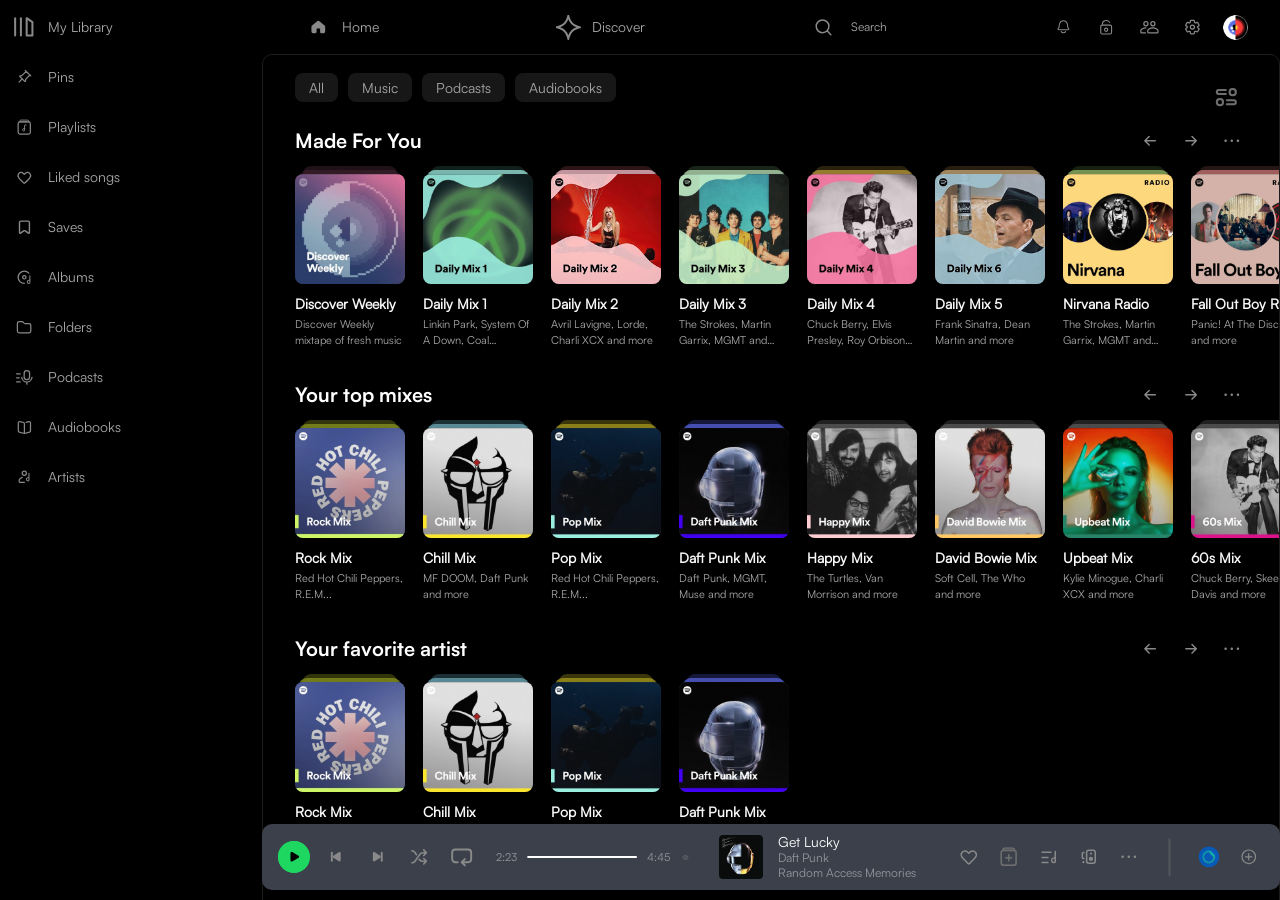
==== commit e8e23a4c: "feat: add responsive styles" ====
--- a/index.html
+++ b/index.html
@@ -16,70 +16,68 @@
         <ul class="sidebar__list">
           <li class="sidebar__item sidebar__item--active">
             <a href="" class="sidebar__link">
-              <span class="sidebar__icon">
-                 <img src="./assets/icons/Library.svg" alt="" />
-              </span>
+              <span class="sidebar__icon"><img src="./assets/icons/Library.svg" alt="" /></span>
               <span class="sidebar__text">My Library</span>
             </a>
           </li>
 
-          <li class="sidebar__item">
+          <li class="sidebar__item sidebar__item--active">
             <a href="#" class="sidebar__link">
               <span class="sidebar__icon"><img src="./assets/icons/pin.svg" alt="" /></span>
               <span class="sidebar__text">Pins</span>
             </a>
           </li>
 
-          <li class="sidebar__item">
+          <li class="sidebar__item sidebar__item--active">
             <a href="#" class="sidebar__link">
               <span class="sidebar__icon"><img src="./assets/icons/playlist.svg"></span>
               <span class="sidebar__text">Playlists</span>
             </a>
           </li>
 
-          <li class="sidebar__item">
+          <li class="sidebar__item sidebar__item--active">
             <a href="#" class="sidebar__link">
               <span class="sidebar__icon"><img src="./assets/icons/like.svg"></span>
               <span class="sidebar__text">Liked songs</span>
             </a>
           </li>
 
-          <li class="sidebar__item">
-            <a href="#" class="sidebar__link">
-              <span class="sidebar__icon"><img src="./assets/icons/save.svg"></span>
+          <li class="sidebar__item sidebar__item--active">
+            <a href="#" class="sidebar__link">
+              <span class="sidebar__icon "><img src="./assets/icons/save.svg"></span>
               <span class="sidebar__text">Saves</span>
             </a>
           </li>
 
-          <li class="sidebar__item">
+          <li class="sidebar__item sidebar__item--active">
             <a href="#" class="sidebar__link">
               <span class="sidebar__icon"><img src="./assets/icons/album.svg" ></span>
               <span class="sidebar__text">Albums</span>
             </a>
           </li>
 
-          <li class="sidebar__item">
+          <li class="sidebar__item sidebar__item--active">
             <a href="#" class="sidebar__link">
               <span class="sidebar__icon"><img src="./assets/icons/folder.svg" ></span></span>
               <span class="sidebar__text">Folders</span>
             </a>
           </li>
 
-          <li class="sidebar__item">
+          <li class="sidebar__item sidebar__item--active">
             <a href="#" class="sidebar__link">
               <span class="sidebar__icon"><img src="./assets/icons/podcast.svg" ></span></span>
               <span class="sidebar__text">Podcasts</span>
             </a>
           </li>
 
-          <li class="sidebar__item">
+          <li class="sidebar__item sidebar__item--active">
             <a href="#" class="sidebar__link">
               <span class="sidebar__icon"><img src="./assets/icons/audiobook.svg" ></span></span>
               <span class="sidebar__text">Audiobooks</span>
             </a>
           </li>
 
-          <li class="sidebar__item">
+          <li class="sidebar__item sidebar__item--active">
             <a href="#" class="sidebar__link">
               <span class="sidebar__icon"><img src="./assets/icons/artist.svg" ></span></span>
               <span class="sidebar__text">Artists</span>
@@ -101,7 +99,7 @@
           <ul class="top-header__list">
             <li class="top-header__item top-header__item--active">
               <a href="#" class="top-header__link">
-                <span class="top-header__icon">
+                <span class="top-header__icon top-header__icon--active">
                   <img class="default-image" src="./assets/icons/homebg.svg" alt="default icon">
                   <img class="hover-image" src="./assets/icons/homehv.svg" alt="hover-image"></span>
                   <span>Home</span>
@@ -110,7 +108,7 @@
 
             <li class="top-header__item top-header__item--active">
               <a href="#" class="top-header__link">
-                <span class="top-header__icon"><img class="default-image" src="./assets/icons/Star 1.svg" alt="default icon">
+                <span class="top-header__icon icon--active" ><img class="default-image" src="./assets/icons/Star 1.svg" alt="default icon">
                   <img class="hover-image" src="./assets/icons/starhv.svg" alt="hover-image"></span>
                 <span>Discover</span>
               </a>
@@ -159,12 +157,77 @@
       ===================== -->
       <main class="main-content">
         <!-- Filter Chips -->
+         <div class="filter-bar">
         <div class="filters" aria-label="Content filters">
           <button class="filters__chip filters__chip--active" type="button">All</button>
           <button class="filters__chip" type="button">Music</button>
           <button class="filters__chip" type="button">Podcasts</button>
           <button class="filters__chip" type="button">Audiobooks</button>
+          </div>
+          <div class="fillter__icon--right">
+           <button class="filter__chip filter_icon" type="button">
+                <span class="content-section__button-icon"><img src="./assets/icons/filterfit.svg" ></span>
+              </button>
+              </div>
         </div>
+        <section class="quick-mixes" aria-label="Quick mixes">
+  <a href="#" class="quick-mix-card">
+    <div class="quick-mix-card__cover">
+      <img src="./assets/images/playerbg.png" alt="">
+    </div>
+    <div class="quick-mix-card__meta">
+      <p class="quick-mix-card__title">Get Lucky (feat....</p>
+      <p class="quick-mix-card__artist">Daft Punk</p>
+    </div>
+  </a>
+
+  <a href="#" class="quick-mix-card">
+    <div class="quick-mix-card__cover">
+      <img src="./assets/images/avrillevine.png" alt="">
+    </div>
+    <div class="quick-mix-card__meta">
+      <p class="quick-mix-card__title">Daily Mix 2</p>
+    </div>
+  </a>
+
+  <a href="#" class="quick-mix-card">
+    <div class="quick-mix-card__cover">
+      <img src="./assets/images/dailymix.png" alt="">
+    </div>
+    <div class="quick-mix-card__meta">
+      <p class="quick-mix-card__title">Daily Mix 1</p>
+    </div>
+  </a>
+
+  <a href="#" class="quick-mix-card">
+    <div class="quick-mix-card__cover">
+      <img src="./assets/images/playerbg.png" alt="">
+    </div>
+    <div class="quick-mix-card__meta">
+      <p class="quick-mix-card__title">Instant Crush</p>
+      <p class="quick-mix-card__artist">Daft Punk</p>
+    </div>
+  </a>
+
+  <a href="#" class="quick-mix-card">
+    <div class="quick-mix-card__cover">
+      <img src="./assets/images/playerbg.png" alt="">
+    </div>
+    <div class="quick-mix-card__meta">
+      <p class="quick-mix-card__title">Around the wo...</p>
+      <p class="quick-mix-card__artist">Daft Punk</p>
+    </div>
+  </a>
+
+  <a href="#" class="quick-mix-card">
+    <div class="quick-mix-card__cover">
+      <img src="./assets/images/redhotchilipepers.png" alt="">
+    </div>
+    <div class="quick-mix-card__meta">
+      <p class="quick-mix-card__title">Rock Mix</p>
+    </div>
+  </a>
+</section>
 
         <!-- Made For You -->
         <section class="content-section" aria-labelledby="made-for-you-title">
@@ -173,18 +236,18 @@
 
             <div class="content-section__actions">
               <button class="content-section__button" type="button" aria-label="Previous section items">
-                <span class="content-section__button-icon"></span>
+                <span class="content-section__button-icon"><img src="./assets/icons/arrowleft.svg" ></span>
               </button>
               <button class="content-section__button" type="button" aria-label="Next section items">
-                <span class="content-section__button-icon"></span>
+                <span class="content-section__button-icon"><img src="./assets/icons/arrow-right.svg" ></span>
               </button>
               <button class="content-section__button" type="button" aria-label="More options">
-                <span class="content-section__button-icon"></span>
+                <span class="content-section__button-icon"><img src="./assets/icons/more.svg" ></span>
               </button>
             </div>
           </div>
 
-          <div class="cards-row">
+          <div class="cards-row cards-slider">
             <a href="#" class="music-card">
               <div class="music-card__media music-card--discover">
                 <div class="music-card__rect music-card__rect--back"></div>
@@ -266,6 +329,7 @@
               <h3 class="music-card__title">Fall Out Boy Radio</h3>
               <p class="music-card__subtitle">Panic! At The Disco and more</p>
             </a>
+            
           </div>
         </section>
 
@@ -275,13 +339,13 @@
 
             <div class="content-section__actions">
               <button class="content-section__button" type="button" aria-label="Previous section items">
-                <span class="content-section__button-icon"></span>
+                <span class="content-section__button-icon"><img src="./assets/icons/arrowleft.svg" ></span>
               </button>
               <button class="content-section__button" type="button" aria-label="Next section items">
-                <span class="content-section__button-icon"></span>
+                <span class="content-section__button-icon"><img src="./assets/icons/arrow-right.svg" ></span>
               </button>
               <button class="content-section__button" type="button" aria-label="More options">
-                <span class="content-section__button-icon"></span>
+                <span class="content-section__button-icon"><img src="./assets/icons/more.svg" ></span>
               </button>
             </div>
           </div>
@@ -367,7 +431,65 @@
     <p class="music-card__subtitle">Chuck Berry, Skeeter Davis and more</p>
   </a>
 </div>
+</section>
+          <section class="content-section" aria-labelledby="top-mixes-title">
+           <div class="content-section__head">
+            <h2 class="content-section__title" id="made-for-you-title">Your favorite artist</h2>
+
+            <div class="content-section__actions">
+              <button class="content-section__button" type="button" aria-label="Previous section items">
+                <span class="content-section__button-icon"><img src="./assets/icons/arrowleft.svg" ></span>
+              </button>
+              <button class="content-section__button" type="button" aria-label="Next section items">
+                <span class="content-section__button-icon"><img src="./assets/icons/arrow-right.svg" ></span>
+              </button>
+              <button class="content-section__button" type="button" aria-label="More options">
+                <span class="content-section__button-icon"><img src="./assets/icons/more.svg" ></span>
+              </button>
+            </div>
+          </div>
+           <div class="cards-row">
+     <a href="#" class="music-card">
+     <div class="music-card__media music-card--rock">
+      <div class="music-card__rect music-card__rect--back"></div>
+      <div class="music-card__rect music-card__rect--middle"></div>
+      <div class="music-card__image"><img src="./assets/images/redhotchilipepers.png"></div>
+    </div>
+    <h3 class="music-card__title">Rock Mix</h3>
+    <p class="music-card__subtitle">Red Hot Chili Peppers, R.E.M...</p>
+  </a>
+
+  <a href="#" class="music-card">
+    <div class="music-card__media music-card--pop ">
+      <div class="music-card__rect music-card__rect--back"></div>
+      <div class="music-card__rect music-card__rect--middle"></div>
+      <div class="music-card__image"><img src="./assets/images/mfdoom.png"></div>
+    </div>
+    <h3 class="music-card__title">Chill Mix</h3>
+    <p class="music-card__subtitle">MF DOOM, Daft Punk and more</p>
+  </a>
+
+  <a href="#" class="music-card ">
+    <div class="music-card__media music-card--doom">
+      <div class="music-card__rect music-card__rect--back"></div>
+      <div class="music-card__rect music-card__rect--middle"></div>
+      <div class="music-card__image"><img src="./assets/images/gunsnroses.png"></div>
+    </div>
+    <h3 class="music-card__title">Pop Mix</h3>
+    <p class="music-card__subtitle">Red Hot Chili Peppers, R.E.M...</p>
+  </a>
+
+  <a href="#" class="music-card ">
+    <div class="music-card__media music-card--rap">
+      <div class="music-card__rect music-card__rect--back"></div>
+      <div class="music-card__rect music-card__rect--middle"></div>
+      <div class="music-card__image"><img src="./assets/images/daftpunk.png"></div>
+    </div>
+    <h3 class="music-card__title">Daft Punk Mix</h3>
+    <p class="music-card__subtitle">Daft Punk, MGMT, Muse and more</p>
+  </a>
         </section>
+        
       </main>
     
 
@@ -375,6 +497,7 @@
       Bottom Player
     ===================== -->
 <footer class="player-bar">
+  
   <div class="player-bar__main">
     <div class="player-bar__playback">
       <div class="player-bar__controls">
@@ -399,7 +522,7 @@
         </button>
       </div>
 
-      <div class="player-bar__timeline">
+      <div class="player-bar__timeline player-bar__timline--mobile">
         <span class="player-bar__time">2:23</span>
 
         <div class="player-bar__progress">
@@ -408,8 +531,8 @@
 
         <span class="player-bar__time">4:45</span>
 
-        <button class="player-bar__control player-bar__control--volume" type="button" aria-label="Volume">
-          <span class="player-bar__control-icon"><img src="./assets/icons/volume.svg" ></span>
+        <button class="player-bar__control" type="button" aria-label="Volume">
+          <span class="player-bar__control-icon player-bar__action-icon--mobile"><img src="./assets/icons/volume.svg" ></span>
         </button>
       </div>
     </div>
@@ -426,12 +549,12 @@
       </div>
     </div>
 
-    <div class="player-bar__actions">
+    <div class="player-bar__actions player-bar__actions--mobile">
       <button class="player-bar__action" type="button" aria-label="Like">
         <span class="player-bar__action-icon"><img src="./assets/icons/like.svg" ></span>
       </button>
 
-      <button class="player-bar__action" type="button" aria-label="Add">
+      <button class="player-bar__action player-bar__actions--mobile" type="button" aria-label="Add">
         <span class="player-bar__action-icon"><img src="./assets/icons/playlistpc.svg" ></span>
       </button>
 
@@ -440,25 +563,54 @@
       </button>
 
       <button class="player-bar__action" type="button" aria-label="Devices">
-        <span class="player-bar__action-icon"><img src="./assets/icons/device.svg" ></span>
+        <span class="player-bar__action-icon "><img src="./assets/icons/device.svg" ></span>
       </button>
 
       <button class="player-bar__action" type="button" aria-label="More">
         <span class="player-bar__action-icon"><img src="./assets/icons/more.svg" ></span>
       </button>
       <button class="player-bar__action " type="button" aria-label="Mini player">
-        <span class="player-bar__action-icon"><img src="./assets/icons/line.svg"></span>
+        <span class="player-bar__action-icon "><img src="./assets/icons/line.svg"></span>
       </button>
 
       <button class="player-bar__action " type="button" aria-label="Mini player">
-        <span class="player-bar__action-icon"><img src="./assets/icons/DJ.svg"></span>
+        <span class="player-bar__action-icon player-bar__action-icon--mobile"><img src="./assets/icons/DJ.svg"></span>
       </button>
 
       <button class="player-bar__action" type="button" aria-label="Menu">
-        <span class="player-bar__action-icon"><img src="./assets/icons/List.svg"></span>
-      </button>
-    </div>
+        <span class="player-bar__action-icon player-bar__action-icon--mobile"><img src="./assets/icons/add.svg"></span>
+      </button>
+    </div>
+    
   </div>
 </footer>
+<nav class="mobile-nav" aria-label="Mobile navigation">
+  <a href="#" class="mobile-nav__item mobile-nav__item--active">
+    <span class="mobile-nav__icon"><img src="./assets/icons/home.svg"></span>
+    <span class="mobile-nav__text">Home</span>
+  </a>
+
+  <a href="#" class="mobile-nav__item">
+    <span class="mobile-nav__icon"><img src="./assets/icons/discover.svg"></span>
+    <span class="mobile-nav__text">Discover</span>
+  </a>
+
+  <a href="#" class="mobile-nav__item">
+    <span class="mobile-nav__icon"><img src="./assets/icons/search.svg"></span>
+    <span class="mobile-nav__text">Search</span>
+  </a>
+
+  <a href="#" class="mobile-nav__item">
+    <span class="mobile-nav__icon"><img src="./assets/icons/librarybg.svg"></span>
+    <span class="mobile-nav__text">Library</span>
+  </a>
+
+  <a href="#" class="mobile-nav__item">
+    <span class="mobile-nav__icon"><img src="./assets/icons/friends.svg"></span>
+    <span class="mobile-nav__text">Me</span>
+  </a>
+</nav>
+
+  
 </body>
 </html>
--- a/css/style.css
+++ b/css/style.css
@@ -14,15 +14,12 @@
   box-sizing: border-box;
 }
 
+html {
+  -ms-overflow-style: none;
+  scrollbar-width: none;
+}
 html::-webkit-scrollbar {
   display: none;
-}
-html {
-  /* Hide scrollbar for IE, Edge and Firefox */
-  -ms-overflow-style: none; /* IE and Edge */
-  scrollbar-width: none; /* Firefox */
-  /* Ensure scrolling still works */
-  overflow: auto;
 }
 
 body,
@@ -70,23 +67,20 @@
 /* =====================
   Base
 ===================== */
-html,
-body {
-  height: 100%;
-}
-
 body {
   min-width: 1200px;
   background-color: #000000;
   color: #ffffff;
   font-family: "Satoshi-Regular";
-}
-
-.app {
-  min-height: 100vh;
-  background-color: #000000;
-}
-
+  overflow: hidden;
+}
+
+@media (max-width: 886px) {
+  body {
+    min-width: 320px;
+    overflow: hidden;
+  }
+}
 /* =====================
   App Layout
 ===================== */
@@ -101,7 +95,8 @@
 ===================== */
 .sidebar {
   min-height: 100vh;
-  padding: 16px 0;
+  padding: 7px 0;
+  margin-bottom: 30px;
   background-color: #000000;
 }
 
@@ -112,19 +107,22 @@
 .sidebar__list {
   display: flex;
   flex-direction: column;
-  gap: 8px;
+  gap: 10px;
 }
 
 .sidebar__item {
   position: relative;
+  width: 248px;
+  height: 40px;
+  border-radius: 5px;
 }
 
 .sidebar__link {
   display: flex;
   align-items: center;
-  gap: 12px;
-  min-height: 32px;
-  padding: 0 16px 0 12px;
+  gap: 11px;
+  min-height: 40px;
+  padding: 0 18px 0 12px;
   color: #a7a7a7;
   transition: color 0.2s ease, background-color 0.2s ease;
 }
@@ -134,23 +132,29 @@
 }
 
 .sidebar__icon {
-  width: 40;
-  height: 40;
+  width: 25px;
+  height: 25px;
   flex-shrink: 0;
-  border-radius: 4px;
-}
-
-.sidebar__item--active .sidebar__icon {
-  border-color: #ffffff;
-  margin-left: 10px;
+  border-radius: 5px;
+  object-fit: cover;
+}
+
+.sidebar__item--active:hover {
+  background-color: #202020;
 }
 
 .sidebar__text {
-  font-size: 12px;
-  font-weight: 500;
+  font-size: 14px;
+  font-weight: 400;
   line-height: 1;
-}
-
+  font-family: "Satoshi-Regular";
+}
+
+@media (max-width: 886px) {
+  .sidebar {
+    display: none;
+  }
+}
 /* =====================
   App Layout
 ===================== */
@@ -158,7 +162,7 @@
   display: grid;
   grid-template-columns: 262px 1fr;
   grid-template-rows: 1fr;
-  min-height: 100vh;
+  height: 100vh;
   overflow: hidden;
 }
 
@@ -170,6 +174,15 @@
   overflow: hidden;
 }
 
+@media (max-width: 886px) {
+  .app {
+    display: block;
+    height: 100dvh;
+  }
+  .content-area {
+    height: 100dvh;
+  }
+}
 /* =====================
   Global Header (matches screenshot layout)
 ===================== */
@@ -199,16 +212,15 @@
 .top-header__link {
   display: flex;
   align-items: center;
-  gap: 12px;
+  gap: 11px;
   color: #a7a7a7;
-  font-size: 12px;
+  font-size: 14px;
   transition: color 0.2s ease;
 }
 
 .top-header__item--active .top-header__link {
   color: #a7a7a7;
   height: 46px;
-  border-radius: 10px;
   width: 210px;
 }
 
@@ -219,41 +231,36 @@
   width: 210px;
 }
 
-.top-header__icon:nth-child(2) {
-  width: 10px;
-  height: 10px;
+.top-header__icon--active {
+  width: 40px;
+  height: 40px;
+}
+
+.top-header__icon {
+  width: 25px;
+  height: 25px;
   flex-shrink: 0;
-}
-
-.top-header__icon {
-  display: flex;
-  width: 30px;
-  height: 30px;
   flex-shrink: 0;
-  border-radius: 50%;
   position: relative;
 }
 
+.top-header__link img {
+  display: block;
+}
+
 .top-header__actions {
   display: flex;
   align-items: center;
-  gap: 16px;
+  gap: 18px;
 }
 
 .top-header__action {
   display: flex;
   align-items: center;
   justify-content: space-between;
-  width: 30px;
-  height: 30px;
+  width: 25px;
+  height: 25px;
   flex-shrink: 0;
-}
-
-.top-header__action-icon {
-  width: 30px;
-  height: 30px;
-  flex-shrink: 0;
-  border-radius: 50%;
 }
 
 .top-header__action--avatar .top-header__action-icon {
@@ -262,11 +269,14 @@
 }
 
 .top-header__item {
+  position: relative;
   width: 210px;
-}
-
-.top-header__item--active:hover {
-  background-color: #6E6E6E;
+  height: 46px;
+}
+
+.icon-active {
+  width: 40px;
+  height: 40px;
 }
 
 .top-header__item--active img {
@@ -276,7 +286,7 @@
   width: 100%;
   height: 100%;
   display: block;
-  object-fit: contain;
+  object-fit: cover;
   transition: opacity 0.1s ease-in-out;
 }
 
@@ -292,13 +302,16 @@
   opacity: 0;
 }
 
-span:hover {
-  transition: opacity 0.1s ease-in-out;
-  color: white;
+.top-header__item--active:hover {
+  background-color: #111111;
+  border-radius: 10px;
 }
 
 .top-header__item--search {
-  width: 220px;
+  position: relative;
+  width: 210px;
+  height: 46px;
+  margin-top: 7px;
 }
 
 .top-header__search-box {
@@ -322,8 +335,8 @@
 }
 
 .top-header__search-icon {
-  width: 24px;
-  height: 24px;
+  width: 30px;
+  height: 30px;
   flex-shrink: 0;
   flex-shrink: 0;
   border-radius: 50%;
@@ -343,16 +356,27 @@
   color: #a7a7a7;
 }
 
+@media (max-width: 886px) {
+  .top-header {
+    display: none;
+  }
+}
 /* =====================
   Filter Chips
 ===================== */
 /* =====================
   Filter Chips
 ===================== */
+.filter-bar {
+  display: flex;
+  align-items: center;
+  justify-content: space-between;
+  overflow: hidden;
+}
+
 .filters {
   display: flex;
-  align-items: center;
-  gap: 8px;
+  gap: 10px;
   margin-bottom: 24px;
 }
 
@@ -383,6 +407,87 @@
   background-color: white;
 }
 
+.quick-mixes {
+  display: none;
+}
+
+@media (max-width: 886px) {
+  .filter-bar {
+    align-items: center;
+    margin-bottom: 18px;
+  }
+  .filters {
+    gap: 8px;
+    margin-bottom: 0;
+    overflow-x: auto;
+    scrollbar-width: none;
+  }
+  .filters::-webkit-scrollbar {
+    display: none;
+  }
+  .filters__chip {
+    min-height: 36px;
+    padding: 0 14px;
+    border-radius: 10px;
+    white-space: nowrap;
+  }
+  .fillter__icon--right {
+    flex-shrink: 0;
+  }
+  .filter_icon {
+    width: 36px;
+    height: 36px;
+    display: grid;
+    place-items: center;
+  }
+  .quick-mixes {
+    display: grid;
+    grid-template-columns: repeat(2, minmax(0, 1fr));
+    gap: 10px;
+    margin-bottom: 28px;
+  }
+  .quick-mix-card {
+    display: flex;
+    align-items: center;
+    gap: 10px;
+    min-width: 0;
+    min-height: 54px;
+    padding: 6px;
+    border-radius: 12px;
+    background: #1a1a1a;
+  }
+  .quick-mix-card__cover {
+    width: 42px;
+    height: 42px;
+    border-radius: 8px;
+    overflow: hidden;
+    flex-shrink: 0;
+    background: #101010;
+  }
+  .quick-mix-card__cover img {
+    width: 100%;
+    height: 100%;
+    object-fit: cover;
+  }
+  .quick-mix-card__meta {
+    min-width: 0;
+  }
+  .quick-mix-card__title,
+  .quick-mix-card__artist {
+    margin: 0;
+    white-space: nowrap;
+    overflow: hidden;
+    text-overflow: ellipsis;
+  }
+  .quick-mix-card__title {
+    font-size: 13px;
+    color: #ffffff;
+  }
+  .quick-mix-card__artist {
+    font-size: 12px;
+    color: #8f8f8f;
+  }
+}
 /* =====================
   Sections / Cards
 ===================== */
@@ -497,7 +602,7 @@
 .cards-row {
   display: grid;
   grid-template-columns: repeat(8, minmax(110px, 1fr));
-  gap: 16px;
+  gap: 18px;
 }
 
 .music-card {
@@ -512,7 +617,7 @@
   position: relative;
   width: 100%;
   aspect-ratio: 1/1;
-  margin-bottom: 12px;
+  margin-bottom: 11px;
 }
 
 .music-card__rect {
@@ -574,8 +679,52 @@
   font-size: 11px;
 }
 
-/* =====================
-  Bottom Player (matches Figma screenshot)
+@media (max-width: 886px) {
+  .cards-row {
+    display: flex;
+    gap: 12px;
+    overflow-x: auto;
+    padding-bottom: 4px;
+    scrollbar-width: none;
+    -ms-overflow-style: none;
+  }
+  .cards-row::-webkit-scrollbar {
+    display: none;
+  }
+  .music-card {
+    min-width: 0;
+  }
+  .cards-row .music-card {
+    flex: 0 0 140px;
+  }
+  .music-card__title {
+    font-size: 14px;
+  }
+  .music-card__subtitle {
+    font-size: 11px;
+    line-height: 1.35;
+  }
+  .music-card__media {
+    width: 100%;
+  }
+  .cards-slider {
+    display: flex;
+    gap: 12px;
+    overflow-x: auto;
+    scroll-snap-type: x proximity;
+    padding-bottom: 4px;
+    scrollbar-width: none;
+  }
+  .cards-slider::-webkit-scrollbar {
+    display: none;
+  }
+  .cards-slider .music-card {
+    flex: 0 0 140px;
+    scroll-snap-align: start;
+  }
+}
+/* =====================
+
 ===================== */
 /* =====================
   Player Styles
@@ -586,6 +735,7 @@
   right: 0;
   bottom: 10px;
   z-index: 20;
+  overflow: hidden;
   width: calc(100% - 262px);
   min-height: 60px;
   padding: 10px 16px;
@@ -701,8 +851,8 @@
 }
 
 .player-bar__action {
-  width: 24px;
-  height: 24px;
+  width: 30px;
+  height: 30px;
 }
 
 .player-bar__action--divider {
@@ -711,16 +861,10 @@
   border-left: 1px solid rgba(255, 255, 255, 0.18);
 }
 
-.player-bar__control-icon,
-.player-bar__action-icon {
-  width: 40px;
-  height: 40px;
+.player-bar__control-icon .player-bar__action-icon {
+  width: 30px;
+  height: 30px;
   border-radius: 4px;
-}
-.player-bar__control-icon__action-icon:nth-child(6),
-.player-bar__action-icon__action-icon:nth-child(6) {
-  width: 33px;
-  height: 33px;
 }
 
 .player-bar__time {
@@ -742,14 +886,82 @@
   color: rgba(255, 255, 255, 0.45);
 }
 
-.player-bar__control-icon img,
-.player-bar__action-icon img {
-  width: 100%;
-  height: 100%;
-  display: block;
-  object-fit: contain;
-}
-
+@media (max-width: 886px) {
+  .player-bar {
+    position: fixed;
+    left: 8px;
+    right: 8px;
+    bottom: 72px;
+    width: auto;
+    min-height: 64px;
+    padding: 8px 10px;
+    border-radius: 10px;
+    background: #333842;
+    z-index: 40;
+  }
+  .player-bar__main {
+    display: flex;
+    align-items: center;
+    justify-content: space-between;
+    gap: 10px;
+  }
+  .player-bar__playback {
+    display: none;
+  }
+  .player-bar__track-block {
+    display: flex;
+    align-items: center;
+    flex: 1;
+    min-width: 0;
+    gap: 10px;
+  }
+  .player-bar__cover {
+    width: 40px;
+    height: 40px;
+    border-radius: 8px;
+    flex-shrink: 0;
+  }
+  .player-bar__cover img {
+    width: 100%;
+    height: 100%;
+    object-fit: cover;
+    border-radius: 8px;
+  }
+  .player-bar__track {
+    min-width: 0;
+  }
+  .player-bar__track-title {
+    font-size: 14px;
+    white-space: nowrap;
+  }
+  .player-bar__track-artist {
+    display: block;
+    font-size: 12px;
+    color: rgba(255, 255, 255, 0.72);
+    white-space: nowrap;
+  }
+  .player-bar__track-album {
+    display: none;
+  }
+  .player-bar__actions--mobile {
+    display: flex;
+    align-items: center;
+    gap: 10px;
+  }
+  .player-bar__action-icon {
+    display: none;
+  }
+  .player-bar__timline--mobile {
+    display: flex;
+    flex-direction: column;
+    align-items: center;
+  }
+  .player-bar__action-icon--mobile {
+    width: 30px;
+    height: 30px;
+    display: block;
+  }
+}
 /* =====================
   Content Section
 ===================== */
@@ -761,37 +973,53 @@
   display: flex;
   align-items: center;
   justify-content: space-between;
-  gap: 16px;
-  margin-bottom: 16px;
+  gap: 18px;
+  margin-bottom: 18px;
 }
 
 .content-section__title {
   color: #ffffff;
-  font-family: satoshi bold;
+  font-family: "satoshi-bold";
   font-size: 20px;
 }
 
 .content-section__actions {
   display: flex;
   align-items: center;
-  gap: 12px;
+  gap: 11px;
 }
 
 .content-section__button {
   display: flex;
   align-items: center;
   justify-content: space-between;
-  width: 18px;
-  height: 18px;
+  width: 30px;
+  height: 30px;
 }
 
 .content-section__button-icon {
-  width: 14px;
-  height: 14px;
-  border: 1px dashed rgba(255, 255, 255, 0.55);
+  width: 30px;
+  height: 30px;
   border-radius: 50%;
 }
 
+@media (max-width: 886px) {
+  .content-section {
+    margin-bottom: 28px;
+  }
+  .content-section__head {
+    margin-bottom: 14px;
+  }
+  .content-section__title {
+    font-size: 18px;
+  }
+  .content-section__actions {
+    gap: 6px;
+  }
+  .content-section__button:not(:last-child) {
+    display: none;
+  }
+}
 /* =====================
   Typography
 ===================== */
@@ -822,9 +1050,9 @@
 ===================== */
 .main-content {
   flex: 1;
-  padding: 16px 32px 40px;
-  overflow-x: hidden;
-  overflow-y: auto;
+  padding: 18px 32px 40px;
+  min-height: 0;
+  height: calc(100vh - 81px);
   min-width: 0;
   overflow-y: auto;
   overflow-x: hidden;
@@ -835,11 +1063,21 @@
   scrollbar-width: none;
 }
 .main-content::-webkit-scrollbar {
-  width: 0;
-  height: 0;
   display: none;
 }
 
+@media (max-width: 886px) {
+  .main-content {
+    height: 100dvh;
+    padding: 16px 16px 170px;
+    border: none;
+    border-radius: 0;
+    margin-bottom: 0;
+    background-color: #000000;
+    overflow-y: auto;
+    overflow-x: hidden;
+  }
+}
 /**
 * @license
 *
@@ -963,5 +1201,48 @@
   font-display: swap;
   font-style: italic;
 }
+.mobile-nav {
+  display: none;
+}
+
+@media (max-width: 886px) {
+  .mobile-nav {
+    position: fixed;
+    left: 0;
+    right: 0;
+    bottom: 0;
+    z-index: 30;
+    display: grid;
+    grid-template-columns: repeat(5, 1fr);
+    align-items: center;
+    height: 68px;
+    padding: 8px 8px 10px;
+    background: #111111;
+    backdrop-filter: blur(10px);
+    -webkit-backdrop-filter: blur(10px);
+    border-top: 1px solid rgba(255, 255, 255, 0.06);
+  }
+  .mobile-nav__item {
+    display: flex;
+    flex-direction: column;
+    align-items: center;
+    justify-content: center;
+    gap: 4px;
+    color: #8f8f8f;
+    font-size: 11px;
+    line-height: 1;
+  }
+  .mobile-nav__item--active {
+    color: #ffffff;
+  }
+  .mobile-nav__icon {
+    width: 22px;
+    height: 22px;
+    display: block;
+  }
+  .mobile-nav__text {
+    line-height: 1;
+  }
+}
 
 /*# sourceMappingURL=style.css.map */
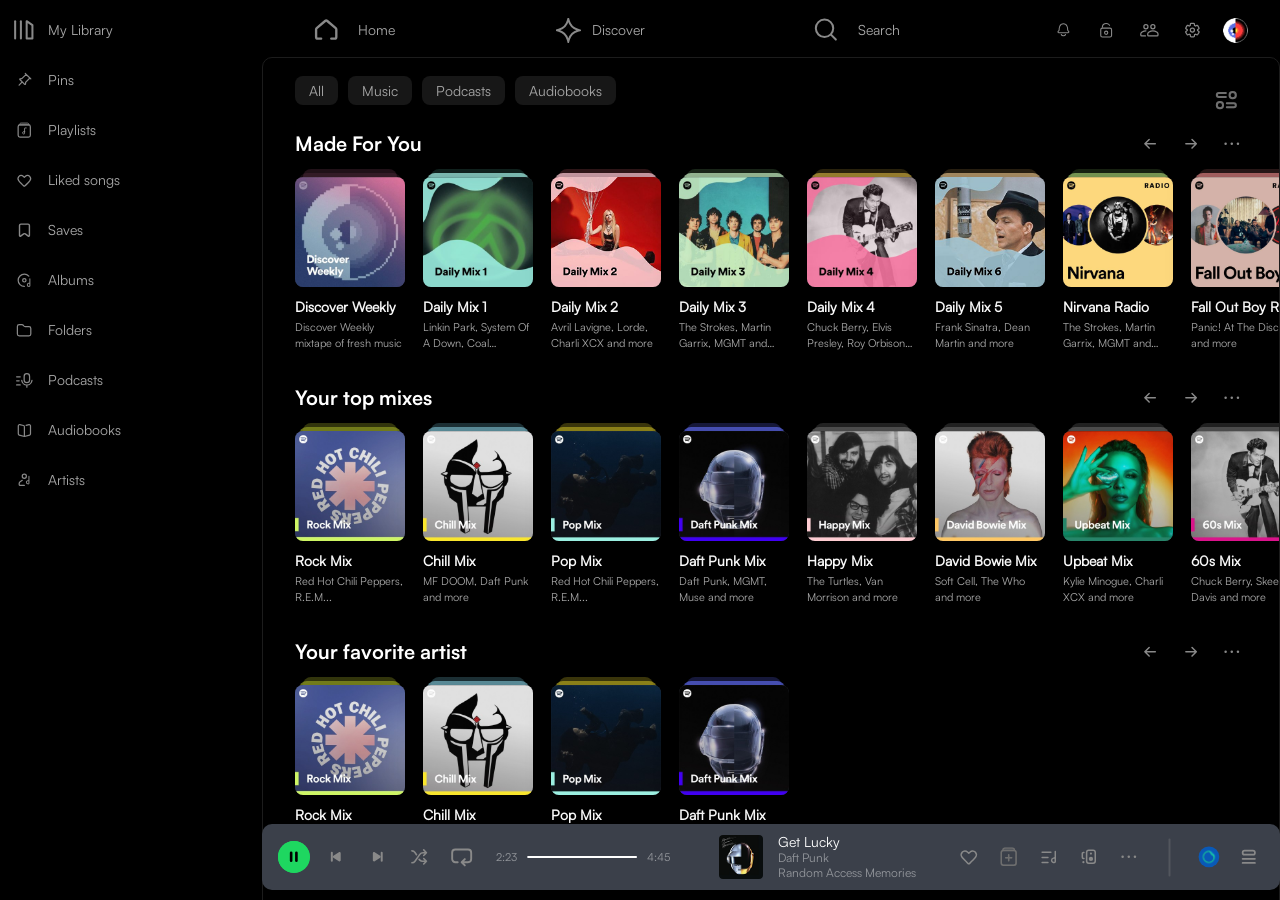
==== commit 6edb0bc5: "fix: responsive design" ====
--- a/index.html
+++ b/index.html
@@ -97,33 +97,27 @@
       <header class="top-header">
         <nav class="top-header__nav" aria-label="Main navigation">
           <ul class="top-header__list">
-            <li class="top-header__item top-header__item--active">
-              <a href="#" class="top-header__link">
-                <span class="top-header__icon top-header__icon--active">
-                  <img class="default-image" src="./assets/icons/homebg.svg" alt="default icon">
-                  <img class="hover-image" src="./assets/icons/homehv.svg" alt="hover-image"></span>
+            <li class="top-header__item ">
+              <a href="#" class="top-header__link home-icon">
+                <span class="top-header__icon top-header__icon--active"><img src="./assets/icons/home.svg" >
+                  </span>
                   <span>Home</span>
               </a>
             </li>
 
-            <li class="top-header__item top-header__item--active">
-              <a href="#" class="top-header__link">
-                <span class="top-header__icon icon--active" ><img class="default-image" src="./assets/icons/Star 1.svg" alt="default icon">
-                  <img class="hover-image" src="./assets/icons/starhv.svg" alt="hover-image"></span>
+            <li class="top-header__item ">
+              <a href="#" class="top-header__link discover-icon">
+                <span class="top-header__icon top-header__icon--active" >
+                  <img  src="./assets/icons/Star 1.svg" ></span>
                 <span>Discover</span>
               </a>
             </li>
-            <li class="top-header__item top-header__item--search">
-  <form class="top-header__search-box" action="#" role="search">
-    <span class="top-header__search-icon"><img src="./assets/icons/search.svg" ></span>
-    <input
-      class="top-header__search-input"
-      type="text"
-      placeholder="Search"
-      aria-label="Search"
-    >
-  </form>
-</li>
+            <li class="top-header__item">
+              <a href="#" class="top-header__link search-icon">
+              <span class="top-header__icon top-header__icon--active"><img src="./assets/icons/search.svg" ></span>
+             <span>Search</span>
+           </a>
+         </li>
 
             
           </ul>
@@ -176,7 +170,7 @@
       <img src="./assets/images/playerbg.png" alt="">
     </div>
     <div class="quick-mix-card__meta">
-      <p class="quick-mix-card__title">Get Lucky (feat....</p>
+      <p class="quick-mix-card__title">Get Lucky feat....</p>
       <p class="quick-mix-card__artist">Daft Punk</p>
     </div>
   </a>
@@ -502,7 +496,7 @@
     <div class="player-bar__playback">
       <div class="player-bar__controls">
         <button class="player-bar__control player-bar__control--play" type="button" aria-label="Pause">
-          <span class="player-bar__control-icon"><img src="./assets/icons/play.svg" ></span>
+          <span class="player-bar__control-icon"><img src="./assets/icons/stop.svg" ></span>
         </button>
 
         <button class="player-bar__control" type="button" aria-label="Previous">
@@ -574,14 +568,16 @@
       </button>
 
       <button class="player-bar__action " type="button" aria-label="Mini player">
-        <span class="player-bar__action-icon player-bar__action-icon--mobile"><img src="./assets/icons/DJ.svg"></span>
+        <span class="player-bar__action-icon "><img src="./assets/icons/DJ.svg"></span>
+        <span class="player-bar__action-icon--mobile"><img src="./assets/icons/playlistpc.svg"></span>
       </button>
 
       <button class="player-bar__action" type="button" aria-label="Menu">
-        <span class="player-bar__action-icon player-bar__action-icon--mobile"><img src="./assets/icons/add.svg"></span>
-      </button>
-    </div>
-    
+        <span class="player-bar__action-icon "><img src="./assets/icons/queue.svg"></span>
+        <span class="player-bar__action-icon--mobile"><img src="./assets/icons/playjm.svg"></span>
+      </button>
+    </div>
+   
   </div>
 </footer>
 <nav class="mobile-nav" aria-label="Mobile navigation">
--- a/css/style.css
+++ b/css/style.css
@@ -75,7 +75,7 @@
   overflow: hidden;
 }
 
-@media (max-width: 886px) {
+@media (max-width: 786px) {
   body {
     min-width: 320px;
     overflow: hidden;
@@ -95,7 +95,7 @@
 ===================== */
 .sidebar {
   min-height: 100vh;
-  padding: 7px 0;
+  margin-top: 10px;
   margin-bottom: 30px;
   background-color: #000000;
 }
@@ -150,7 +150,7 @@
   font-family: "Satoshi-Regular";
 }
 
-@media (max-width: 886px) {
+@media (max-width: 786px) {
   .sidebar {
     display: none;
   }
@@ -174,7 +174,7 @@
   overflow: hidden;
 }
 
-@media (max-width: 886px) {
+@media (max-width: 786px) {
   .app {
     display: block;
     height: 100dvh;
@@ -197,6 +197,7 @@
   padding: 0 32px 0 32px;
   background-color: #000000;
   flex-shrink: 0;
+  margin-top: 3px;
 }
 
 .top-header__nav {
@@ -207,6 +208,15 @@
   display: flex;
   align-items: center;
   gap: 40px;
+}
+
+.top-header__item {
+  display: flex;
+  border-radius: 12px;
+  background-color: #000000;
+  padding-left: 12px;
+  width: 210px;
+  height: 46px;
 }
 
 .top-header__link {
@@ -215,7 +225,6 @@
   gap: 11px;
   color: #a7a7a7;
   font-size: 14px;
-  transition: color 0.2s ease;
 }
 
 .top-header__item--active .top-header__link {
@@ -224,87 +233,51 @@
   width: 210px;
 }
 
-.top-header__item--active {
-  border-radius: 12px;
-  background-color: #000000;
-  padding-left: 12px;
-  width: 210px;
-}
-
-.top-header__icon--active {
-  width: 40px;
-  height: 40px;
-}
-
-.top-header__icon {
+.top-header__item:hover {
+  background-color: #111111;
+}
+
+.top-header__icon img {
+  width: 18px;
+  height: 18px;
+  flex-shrink: 0;
+  width: 100%;
+  height: 100%;
+  display: block;
+  object-fit: contain;
+  flex-shrink: 0;
+}
+
+.icon-home:hover img {
+  content: url("/assets/icons/homebg.svg");
+}
+
+.discover-icon:hover img {
+  content: url("/assets/icons/discoverbg.svg");
+}
+
+.search-icon:hover img {
+  content: url("/assets/icons/searchbg.svg");
+}
+
+.top-header__actions {
+  display: flex;
+  align-items: center;
+  gap: 18px;
+}
+
+.top-header__action {
+  display: flex;
+  align-items: center;
+  justify-content: space-between;
+}
+
+.top-header__action-icon img {
   width: 25px;
   height: 25px;
   flex-shrink: 0;
-  flex-shrink: 0;
-  position: relative;
-}
-
-.top-header__link img {
   display: block;
-}
-
-.top-header__actions {
-  display: flex;
-  align-items: center;
-  gap: 18px;
-}
-
-.top-header__action {
-  display: flex;
-  align-items: center;
-  justify-content: space-between;
-  width: 25px;
-  height: 25px;
-  flex-shrink: 0;
-}
-
-.top-header__action--avatar .top-header__action-icon {
-  border-radius: 50%;
-  border-color: #0b0b0b;
-}
-
-.top-header__item {
-  position: relative;
-  width: 210px;
-  height: 46px;
-}
-
-.icon-active {
-  width: 40px;
-  height: 40px;
-}
-
-.top-header__item--active img {
-  position: absolute;
-  top: 0;
-  left: 0;
-  width: 100%;
-  height: 100%;
-  display: block;
-  object-fit: cover;
-  transition: opacity 0.1s ease-in-out;
-}
-
-.hover-image {
-  opacity: 0;
-}
-
-.top-header__item--active:hover .hover-image {
-  opacity: 1;
-}
-
-.top-header__item--active:hover .default-image {
-  opacity: 0;
-}
-
-.top-header__item--active:hover {
-  background-color: #111111;
-  border-radius: 10px;
+  object-fit: contain;
 }
 
 .top-header__item--search {
@@ -335,11 +308,11 @@
 }
 
 .top-header__search-icon {
-  width: 30px;
-  height: 30px;
+  width: 22px;
+  height: 22px;
   flex-shrink: 0;
   flex-shrink: 0;
-  border-radius: 50%;
+  display: block;
 }
 
 .top-header__search-input {
@@ -356,7 +329,7 @@
   color: #a7a7a7;
 }
 
-@media (max-width: 886px) {
+@media (max-width: 786px) {
   .top-header {
     display: none;
   }
@@ -411,7 +384,7 @@
   display: none;
 }
 
-@media (max-width: 886px) {
+@media (max-width: 786px) {
   .filter-bar {
     align-items: center;
     margin-bottom: 18px;
@@ -679,7 +652,7 @@
   font-size: 11px;
 }
 
-@media (max-width: 886px) {
+@media (max-width: 786px) {
   .cards-row {
     display: flex;
     gap: 12px;
@@ -796,6 +769,10 @@
   flex: 0.5;
 }
 
+.player-bar__action-icon--mobile--active {
+  display: none;
+}
+
 .player-bar__cover {
   width: 44px;
   height: 44px;
@@ -862,9 +839,13 @@
 }
 
 .player-bar__control-icon .player-bar__action-icon {
-  width: 30px;
-  height: 30px;
+  width: 25px;
+  height: 25px;
+  flex-shrink: 0;
+  object-fit: contain;
   border-radius: 4px;
+  display: block;
+  opacity: 1;
 }
 
 .player-bar__time {
@@ -886,7 +867,11 @@
   color: rgba(255, 255, 255, 0.45);
 }
 
-@media (max-width: 886px) {
+.player-bar__action-icon--mobile {
+  display: none;
+}
+
+@media (max-width: 786px) {
   .player-bar {
     position: fixed;
     left: 8px;
@@ -1003,7 +988,7 @@
   border-radius: 50%;
 }
 
-@media (max-width: 886px) {
+@media (max-width: 786px) {
   .content-section {
     margin-bottom: 28px;
   }
@@ -1066,7 +1051,7 @@
   display: none;
 }
 
-@media (max-width: 886px) {
+@media (max-width: 786px) {
   .main-content {
     height: 100dvh;
     padding: 16px 16px 170px;
@@ -1205,7 +1190,7 @@
   display: none;
 }
 
-@media (max-width: 886px) {
+@media (max-width: 786px) {
   .mobile-nav {
     position: fixed;
     left: 0;
@@ -1217,7 +1202,7 @@
     align-items: center;
     height: 68px;
     padding: 8px 8px 10px;
-    background: #111111;
+    background: rgba(0, 0, 0, 0.5);
     backdrop-filter: blur(10px);
     -webkit-backdrop-filter: blur(10px);
     border-top: 1px solid rgba(255, 255, 255, 0.06);
@@ -1228,12 +1213,9 @@
     align-items: center;
     justify-content: center;
     gap: 4px;
-    color: #8f8f8f;
+    color: #898989;
     font-size: 11px;
     line-height: 1;
-  }
-  .mobile-nav__item--active {
-    color: #ffffff;
   }
   .mobile-nav__icon {
     width: 22px;
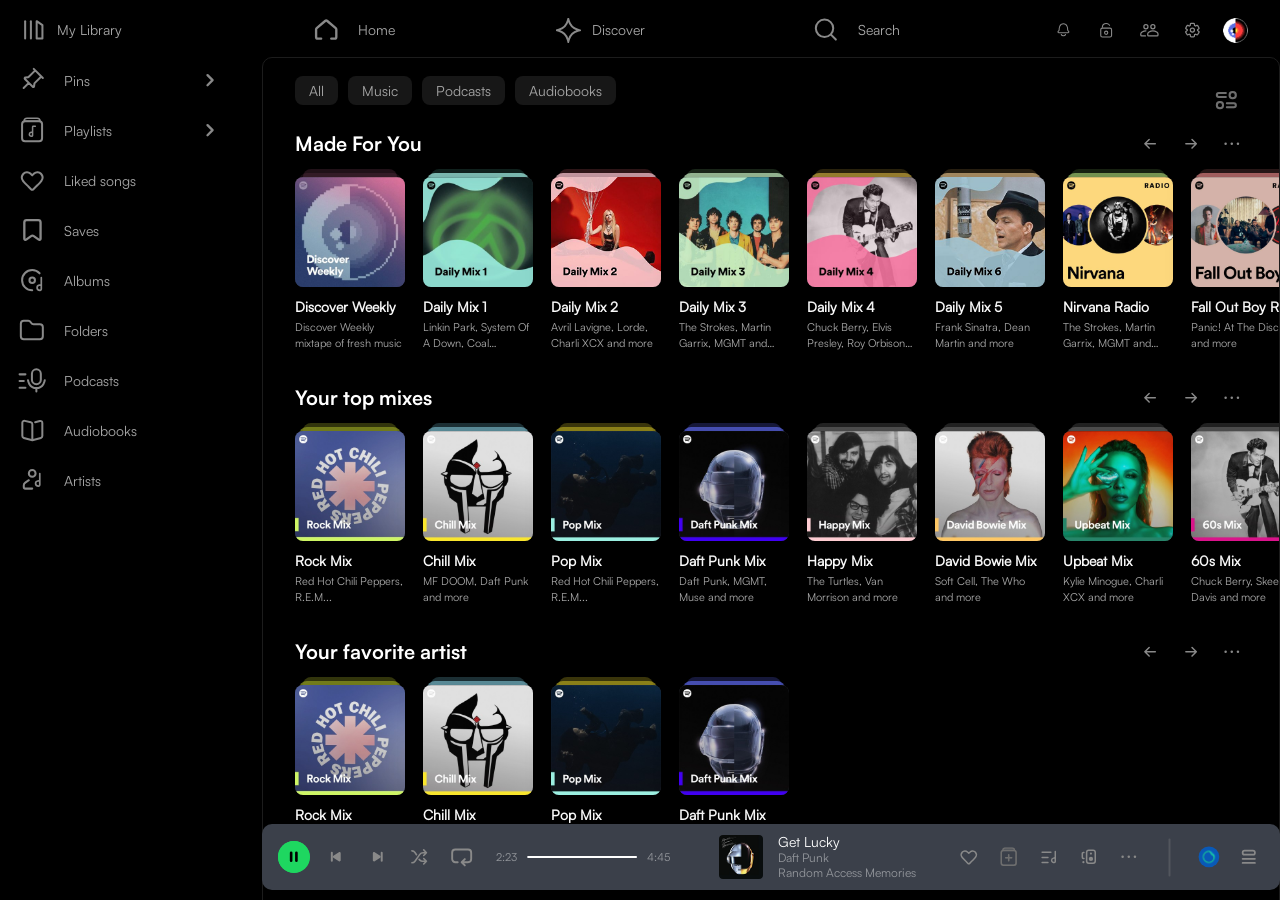
==== commit 617f90c3: "feat: add icons on sidebar" ====
--- a/index.html
+++ b/index.html
@@ -25,6 +25,10 @@
             <a href="#" class="sidebar__link">
               <span class="sidebar__icon"><img src="./assets/icons/pin.svg" alt="" /></span>
               <span class="sidebar__text">Pins</span>
+               <span class="sidebar__arrow">
+      <img src="/assets/icons/right.svg" alt="" />
+    </span>
+         
             </a>
           </li>
 
@@ -32,6 +36,9 @@
             <a href="#" class="sidebar__link">
               <span class="sidebar__icon"><img src="./assets/icons/playlist.svg"></span>
               <span class="sidebar__text">Playlists</span>
+             <span class="sidebar__arrow">
+      <img src="/assets/icons/right.svg" alt="" />
+    </span>
             </a>
           </li>
 
@@ -58,7 +65,7 @@
 
           <li class="sidebar__item sidebar__item--active">
             <a href="#" class="sidebar__link">
-              <span class="sidebar__icon"><img src="./assets/icons/folder.svg" ></span></span>
+              <span class="sidebar__icon"><img src="./assets/icons/folder.svg" ></span>
               <span class="sidebar__text">Folders</span>
             </a>
           </li>
--- a/css/style.css
+++ b/css/style.css
@@ -100,6 +100,30 @@
   background-color: #000000;
 }
 
+.sidebar__link--with-arrow {
+  display: flex;
+  align-items: center;
+  width: 100%;
+}
+
+.sidebar__arrow {
+  margin-left: auto;
+  display: flex;
+  align-items: center;
+  justify-content: center;
+  flex-shrink: 0;
+}
+
+.sidebar__arrow img {
+  width: 25px;
+  height: 25px;
+  flex-shrink: 0;
+  height: 100%;
+  width: 100%;
+  display: block;
+  object-fit: cover;
+}
+
 .sidebar__nav {
   height: 100%;
 }
@@ -127,15 +151,21 @@
   transition: color 0.2s ease, background-color 0.2s ease;
 }
 
+.sidebar__item:nth-child(1) {
+  margin-left: 10px;
+}
+
 .sidebar__item--active .sidebar__link {
   color: #a7a7a7;
 }
 
-.sidebar__icon {
+.sidebar__icon img {
   width: 25px;
   height: 25px;
   flex-shrink: 0;
-  border-radius: 5px;
+  height: 100%;
+  width: 100%;
+  display: block;
   object-fit: cover;
 }
 
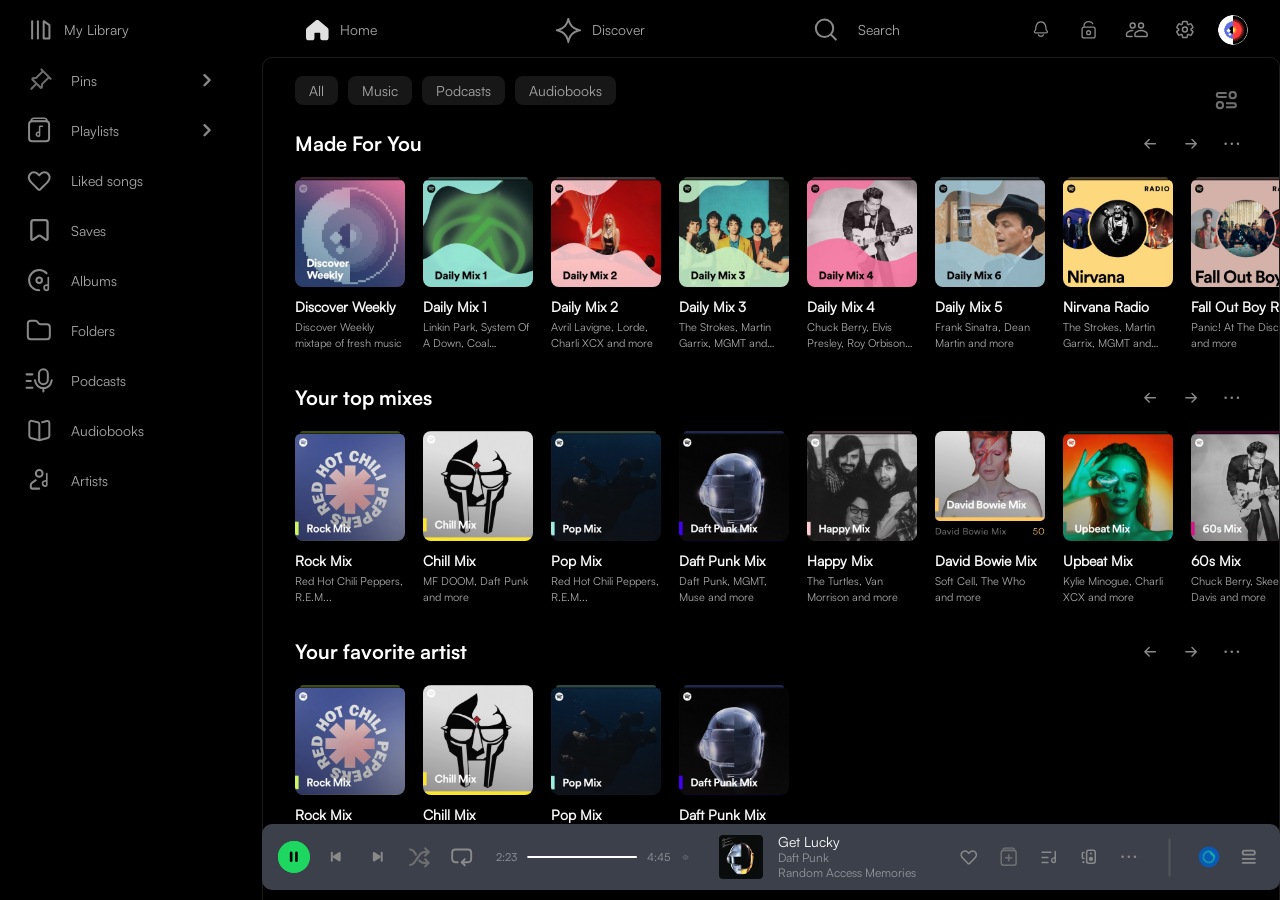
==== commit 6c0d5e67: "feat : add pages in project" ====
--- a/index.html
+++ b/index.html
@@ -1,10 +1,10 @@
 <!DOCTYPE html>
 <html lang="en">
 <head>
-  <meta charset="UTF-8" />
-  <meta name="viewport" content="width=device-width, initial-scale=1.0" />
+  <meta charset="UTF-8" >
+  <meta name="viewport" content="width=device-width, initial-scale=1.0" >
   <title>Spotify Clone</title>
-  <link rel="stylesheet" href="./css/style.css" />
+  <link rel="stylesheet" href="./css/style.css" >
 </head>
 <body>
   <div class="app">
@@ -14,79 +14,79 @@
     <aside class="sidebar">
       <nav class="sidebar__nav" aria-label="Sidebar navigation">
         <ul class="sidebar__list">
-          <li class="sidebar__item sidebar__item--active">
-            <a href="" class="sidebar__link">
-              <span class="sidebar__icon"><img src="./assets/icons/Library.svg" alt="" /></span>
+          <li class="sidebar__item sidebar__item--current">
+            <a href="./pages/library.html" class="sidebar__link">
+              <span class="sidebar__icon"><img src="./assets/icons/Library.svg" alt="Library" /></span>
               <span class="sidebar__text">My Library</span>
             </a>
           </li>
 
           <li class="sidebar__item sidebar__item--active">
-            <a href="#" class="sidebar__link">
-              <span class="sidebar__icon"><img src="./assets/icons/pin.svg" alt="" /></span>
+            <a href="./pages/song.html" class="sidebar__link">
+              <span class="sidebar__icon"><img src="./assets/icons/pinside.svg" alt="Pinside" /></span>
               <span class="sidebar__text">Pins</span>
                <span class="sidebar__arrow">
-      <img src="/assets/icons/right.svg" alt="" />
+      <img src="./assets/icons/right.svg" alt="Right" />
     </span>
          
             </a>
           </li>
 
           <li class="sidebar__item sidebar__item--active">
-            <a href="#" class="sidebar__link">
-              <span class="sidebar__icon"><img src="./assets/icons/playlist.svg"></span>
+            <a href="./pages/playlist.html" class="sidebar__link">
+              <span class="sidebar__icon"><img src="./assets/icons/playlist.svg" alt="Playlist"></span>
               <span class="sidebar__text">Playlists</span>
              <span class="sidebar__arrow">
-      <img src="/assets/icons/right.svg" alt="" />
+      <img src="./assets/icons/right.svg" alt="Right" />
     </span>
             </a>
           </li>
 
           <li class="sidebar__item sidebar__item--active">
+            <a href="./pages/song.html" class="sidebar__link">
+              <span class="sidebar__icon"><img src="./assets/icons/like.svg" alt="Like"></span>
+              <span class="sidebar__text">Liked songs</span>
+            </a>
+          </li>
+
+          <li class="sidebar__item sidebar__item--active">
             <a href="#" class="sidebar__link">
-              <span class="sidebar__icon"><img src="./assets/icons/like.svg"></span>
-              <span class="sidebar__text">Liked songs</span>
+              <span class="sidebar__icon "><img src="./assets/icons/save.svg" alt="Save"></span>
+              <span class="sidebar__text">Saves</span>
+            </a>
+          </li>
+
+          <li class="sidebar__item sidebar__item--active">
+            <a href="./pages/album.html" class="sidebar__link">
+              <span class="sidebar__icon"><img src="./assets/icons/album.svg"  alt="Album"></span>
+              <span class="sidebar__text">Albums</span>
             </a>
           </li>
 
           <li class="sidebar__item sidebar__item--active">
             <a href="#" class="sidebar__link">
-              <span class="sidebar__icon "><img src="./assets/icons/save.svg"></span>
-              <span class="sidebar__text">Saves</span>
+              <span class="sidebar__icon"><img src="./assets/icons/folder.svg"  alt="Folder"></span>
+              <span class="sidebar__text">Folders</span>
             </a>
           </li>
 
           <li class="sidebar__item sidebar__item--active">
             <a href="#" class="sidebar__link">
-              <span class="sidebar__icon"><img src="./assets/icons/album.svg" ></span>
-              <span class="sidebar__text">Albums</span>
+              <span class="sidebar__icon"><img src="./assets/icons/podcast.svg"  alt="Podcast"></span>
+              <span class="sidebar__text">Podcasts</span>
             </a>
           </li>
 
           <li class="sidebar__item sidebar__item--active">
             <a href="#" class="sidebar__link">
-              <span class="sidebar__icon"><img src="./assets/icons/folder.svg" ></span>
-              <span class="sidebar__text">Folders</span>
-            </a>
-          </li>
-
-          <li class="sidebar__item sidebar__item--active">
-            <a href="#" class="sidebar__link">
-              <span class="sidebar__icon"><img src="./assets/icons/podcast.svg" ></span></span>
-              <span class="sidebar__text">Podcasts</span>
-            </a>
-          </li>
-
-          <li class="sidebar__item sidebar__item--active">
-            <a href="#" class="sidebar__link">
-              <span class="sidebar__icon"><img src="./assets/icons/audiobook.svg" ></span></span>
+              <span class="sidebar__icon"><img src="./assets/icons/audiobook.svg"  alt="Audiobook"></span>
               <span class="sidebar__text">Audiobooks</span>
             </a>
           </li>
 
           <li class="sidebar__item sidebar__item--active">
-            <a href="#" class="sidebar__link">
-              <span class="sidebar__icon"><img src="./assets/icons/artist.svg" ></span></span>
+            <a href="./pages/artist.html" class="sidebar__link">
+              <span class="sidebar__icon"><img src="./assets/icons/artist.svg"  alt="Artist"></span>
               <span class="sidebar__text">Artists</span>
             </a>
           </li>
@@ -105,23 +105,23 @@
         <nav class="top-header__nav" aria-label="Main navigation">
           <ul class="top-header__list">
             <li class="top-header__item ">
-              <a href="#" class="top-header__link home-icon">
-                <span class="top-header__icon top-header__icon--active"><img src="./assets/icons/home.svg" >
+              <a href="./index.html" class="top-header__link home-icon">
+                <span class="top-header__icon top-header__icon--active"><img src="./assets/icons/homecc.svg" alt="home icon" >
                   </span>
                   <span>Home</span>
               </a>
             </li>
 
             <li class="top-header__item ">
-              <a href="#" class="top-header__link discover-icon">
+              <a href="./pages/discover.html" class="top-header__link discover-icon">
                 <span class="top-header__icon top-header__icon--active" >
-                  <img  src="./assets/icons/Star 1.svg" ></span>
+                  <img  src="./assets/icons/Star 1.svg" alt="discover icon"></span>
                 <span>Discover</span>
               </a>
             </li>
             <li class="top-header__item">
-              <a href="#" class="top-header__link search-icon">
-              <span class="top-header__icon top-header__icon--active"><img src="./assets/icons/search.svg" ></span>
+              <a href="./pages/search.html" class="top-header__link search-icon">
+              <span class="top-header__icon top-header__icon--active"><img src="./assets/icons/search.svg"  alt="search icon"></span>
              <span>Search</span>
            </a>
          </li>
@@ -132,23 +132,23 @@
 
         <div class="top-header__actions" aria-label="Quick actions">
           <button class="top-header__action" type="button" aria-label="Notifications">
-            <span class="top-header__action-icon"><img src="./assets/icons/news.svg" ></span>
+            <span class="top-header__action-icon"><img src="./assets/icons/news.svg"  alt="news icon"></span>
           </button>
 
           <button class="top-header__action" type="button" aria-label="Inbox">
-            <span class="top-header__action-icon"><img src="./assets/icons/private.svg" ></span>
+            <span class="top-header__action-icon"><img src="./assets/icons/private.svg"  alt="private icon"></span>
           </button>
 
           <button class="top-header__action" type="button" aria-label="Users">
-            <span class="top-header__action-icon"><img src="./assets/icons/friends.svg" ></span>
+            <span class="top-header__action-icon"><img src="./assets/icons/friends.svg"  alt="Friends"></span>
           </button>
 
           <button class="top-header__action" type="button" aria-label="Settings">
-            <span class="top-header__action-icon"><img src="./assets/icons/setting.svg" ></span>
+            <span class="top-header__action-icon"><img src="./assets/icons/setting.svg"  alt="Setting"></span>
           </button>
 
           <button class="top-header__action top-header__action--avatar" type="button" aria-label="Profile">
-            <span class="top-header__action-icon"><img src="./assets/icons/sprite.svg" ></span>
+            <span class="top-header__action-icon"><img src="./assets/icons/sprite.svg"  alt="Sprite"></span>
           </button>
         </div>
       </header>
@@ -167,14 +167,14 @@
           </div>
           <div class="fillter__icon--right">
            <button class="filter__chip filter_icon" type="button">
-                <span class="content-section__button-icon"><img src="./assets/icons/filterfit.svg" ></span>
+                <span class="content-section__button-icon"><img src="./assets/icons/filterfit.svg"  alt="Filterfit"></span>
               </button>
               </div>
         </div>
         <section class="quick-mixes" aria-label="Quick mixes">
-  <a href="#" class="quick-mix-card">
+  <a href="./pages/song.html" class="quick-mix-card">
     <div class="quick-mix-card__cover">
-      <img src="./assets/images/playerbg.png" alt="">
+      <img src="./assets/images/playerbg.png" alt="Playerbg">
     </div>
     <div class="quick-mix-card__meta">
       <p class="quick-mix-card__title">Get Lucky feat....</p>
@@ -182,27 +182,27 @@
     </div>
   </a>
 
-  <a href="#" class="quick-mix-card">
+  <a href="./pages/song.html" class="quick-mix-card">
     <div class="quick-mix-card__cover">
-      <img src="./assets/images/avrillevine.png" alt="">
+      <img src="./assets/images/avrillevine.png" alt="Avrillevine">
     </div>
     <div class="quick-mix-card__meta">
       <p class="quick-mix-card__title">Daily Mix 2</p>
     </div>
   </a>
 
-  <a href="#" class="quick-mix-card">
+  <a href="./pages/song.html" class="quick-mix-card">
     <div class="quick-mix-card__cover">
-      <img src="./assets/images/dailymix.png" alt="">
+      <img src="./assets/images/dailymix.png" alt="Dailymix">
     </div>
     <div class="quick-mix-card__meta">
       <p class="quick-mix-card__title">Daily Mix 1</p>
     </div>
   </a>
 
-  <a href="#" class="quick-mix-card">
+  <a href="./pages/song.html" class="quick-mix-card">
     <div class="quick-mix-card__cover">
-      <img src="./assets/images/playerbg.png" alt="">
+      <img src="./assets/images/playerbg.png" alt="Playerbg">
     </div>
     <div class="quick-mix-card__meta">
       <p class="quick-mix-card__title">Instant Crush</p>
@@ -210,9 +210,9 @@
     </div>
   </a>
 
-  <a href="#" class="quick-mix-card">
+  <a href="./pages/song.html" class="quick-mix-card">
     <div class="quick-mix-card__cover">
-      <img src="./assets/images/playerbg.png" alt="">
+      <img src="./assets/images/playerbg.png" alt="Playerbg">
     </div>
     <div class="quick-mix-card__meta">
       <p class="quick-mix-card__title">Around the wo...</p>
@@ -220,9 +220,9 @@
     </div>
   </a>
 
-  <a href="#" class="quick-mix-card">
+  <a href="./pages/song.html" class="quick-mix-card">
     <div class="quick-mix-card__cover">
-      <img src="./assets/images/redhotchilipepers.png" alt="">
+      <img src="./assets/images/redhotchilipepers.png" alt="Redhotchilipepers">
     </div>
     <div class="quick-mix-card__meta">
       <p class="quick-mix-card__title">Rock Mix</p>
@@ -233,99 +233,99 @@
         <!-- Made For You -->
         <section class="content-section" aria-labelledby="made-for-you-title">
           <div class="content-section__head">
-            <h2 class="content-section__title" id="made-for-you-title">Made For You</h2>
+            <h2 class="content-section__title" >Made For You</h2>
 
             <div class="content-section__actions">
               <button class="content-section__button" type="button" aria-label="Previous section items">
-                <span class="content-section__button-icon"><img src="./assets/icons/arrowleft.svg" ></span>
+                <span class="content-section__button-icon"><img src="./assets/icons/arrowleft.svg"  alt="Arrowleft"></span>
               </button>
               <button class="content-section__button" type="button" aria-label="Next section items">
-                <span class="content-section__button-icon"><img src="./assets/icons/arrow-right.svg" ></span>
+                <span class="content-section__button-icon"><img src="./assets/icons/arrow-right.svg"  alt="Arrow Right"></span>
               </button>
               <button class="content-section__button" type="button" aria-label="More options">
-                <span class="content-section__button-icon"><img src="./assets/icons/more.svg" ></span>
+                <span class="content-section__button-icon"><img src="./assets/icons/more.svg"  alt="More"></span>
               </button>
             </div>
           </div>
 
           <div class="cards-row cards-slider">
-            <a href="#" class="music-card">
+            <a href="./pages/playlist.html" class="music-card">
               <div class="music-card__media music-card--discover">
                 <div class="music-card__rect music-card__rect--back"></div>
                 <div class="music-card__rect music-card__rect--middle"></div>
                 <div class="music-card__image">
-                  <img src="./assets/images/discover.png" >
+                  <img src="./assets/images/discover.png"  alt="Discover">
                 </div>
               </div>
               <h3 class="music-card__title">Discover Weekly</h3>
               <p class="music-card__subtitle">Discover Weekly mixtape of fresh music</p>
             </a>
 
-            <a href="#" class="music-card">
+            <a href="./pages/playlist.html" class="music-card">
               <div class="music-card__media music-card--mix-1">
                 <div class="music-card__rect music-card__rect--back"></div>
                 <div class="music-card__rect music-card__rect--middle"></div>
-                <div class="music-card__image"><img src="./assets/images/dailymix.png" ></div>
+                <div class="music-card__image"><img src="./assets/images/dailymix.png"  alt="Dailymix"></div>
               </div>
               <h3 class="music-card__title">Daily Mix 1</h3>
               <p class="music-card__subtitle">Linkin Park, System Of A Down, Coal Chamber...</p>
             </a>
 
-            <a href="#" class="music-card">
+            <a href="./pages/playlist.html" class="music-card">
               <div class="music-card__media music-card--mix-2 ">
                 <div class="music-card__rect music-card__rect--back"></div>
                 <div class="music-card__rect music-card__rect--middle"></div>
-                <div class="music-card__image"><img src="./assets/images/avrillevine.png" ></div>
+                <div class="music-card__image"><img src="./assets/images/avrillevine.png"  alt="Avrillevine"></div>
               </div>
               <h3 class="music-card__title">Daily Mix 2</h3>
               <p class="music-card__subtitle">Avril Lavigne, Lorde, Charli XCX and more</p>
             </a>
 
-            <a href="#" class="music-card">
+            <a href="./pages/playlist.html" class="music-card">
               <div class="music-card__media music-card--mix-3 ">
                 <div class="music-card__rect music-card__rect--back"></div>
                 <div class="music-card__rect music-card__rect--middle"></div>
-                <div class="music-card__image"><img src="./assets/images/martin garrix.png" ></div>
+                <div class="music-card__image"><img src="./assets/images/martin garrix.png"  alt="Martin Garrix"></div>
               </div>
               <h3 class="music-card__title">Daily Mix 3</h3>
               <p class="music-card__subtitle">The Strokes, Martin Garrix, MGMT and more</p>
             </a>
 
-            <a href="#" class="music-card">
+            <a href="./pages/playlist.html" class="music-card">
               <div class="music-card__media music-card--mix-4 ">
                 <div class="music-card__rect music-card__rect--back"></div>
                 <div class="music-card__rect music-card__rect--middle"></div>
-                <div class="music-card__image"><img src="./assets/images/chuckberry.png" ></div>
+                <div class="music-card__image"><img src="./assets/images/chuckberry.png" alt="chuckbee" ></div>
               </div>
               <h3 class="music-card__title">Daily Mix 4</h3>
               <p class="music-card__subtitle">Chuck Berry, Elvis Presley, Roy Orbison and more</p>
             </a>
 
-            <a href="#" class="music-card">
+            <a href="./pages/playlist.html" class="music-card">
               <div class="music-card__media music-card--mix-5 ">
                 <div class="music-card__rect music-card__rect--back"></div>
                 <div class="music-card__rect music-card__rect--middle"></div>
-                <div class="music-card__image"><img src="./assets/images/franksinatra.png" ></div>
+                <div class="music-card__image"><img src="./assets/images/franksinatra.png"  alt="Franksinatra"></div>
               </div>
               <h3 class="music-card__title">Daily Mix 5</h3>
               <p class="music-card__subtitle">Frank Sinatra, Dean Martin and more</p>
             </a>
 
-            <a href="#" class="music-card">
+            <a href="./pages/playlist.html" class="music-card">
               <div class="music-card__media music-card--nirvana">
                 <div class="music-card__rect music-card__rect--back"></div>
                 <div class="music-card__rect music-card__rect--middle"></div>
-                <div class="music-card__image"><img src="./assets/images/nirvana.png" ></div>
+                <div class="music-card__image"><img src="./assets/images/nirvana.png"  alt="Nirvana"></div>
               </div>
               <h3 class="music-card__title">Nirvana Radio</h3>
               <p class="music-card__subtitle">The Strokes, Martin Garrix, MGMT and more</p>
             </a>
 
-            <a href="#" class="music-card">
+            <a href="./pages/playlist.html" class="music-card">
               <div class="music-card__media music-card--fallout">
                 <div class="music-card__rect music-card__rect--back"></div>
                 <div class="music-card__rect music-card__rect--middle"></div>
-                <div class="music-card__image"><img src="./assets/images/falloutboy.png" ></div>
+                <div class="music-card__image"><img src="./assets/images/falloutboy.png"  alt="Falloutboy"></div>
               </div>
               <h3 class="music-card__title">Fall Out Boy Radio</h3>
               <p class="music-card__subtitle">Panic! At The Disco and more</p>
@@ -340,53 +340,53 @@
 
             <div class="content-section__actions">
               <button class="content-section__button" type="button" aria-label="Previous section items">
-                <span class="content-section__button-icon"><img src="./assets/icons/arrowleft.svg" ></span>
+                <span class="content-section__button-icon"><img src="./assets/icons/arrowleft.svg"  alt="Arrowleft"></span>
               </button>
               <button class="content-section__button" type="button" aria-label="Next section items">
-                <span class="content-section__button-icon"><img src="./assets/icons/arrow-right.svg" ></span>
+                <span class="content-section__button-icon"><img src="./assets/icons/arrow-right.svg"  alt="Arrow Right"></span>
               </button>
               <button class="content-section__button" type="button" aria-label="More options">
-                <span class="content-section__button-icon"><img src="./assets/icons/more.svg" ></span>
+                <span class="content-section__button-icon"><img src="./assets/icons/more.svg"  alt="More"></span>
               </button>
             </div>
           </div>
 
           <div class="cards-row">
-     <a href="#" class="music-card">
+     <a href="./pages/playlist.html" class="music-card">
      <div class="music-card__media music-card--rock">
       <div class="music-card__rect music-card__rect--back"></div>
       <div class="music-card__rect music-card__rect--middle"></div>
-      <div class="music-card__image"><img src="./assets/images/redhotchilipepers.png"></div>
+      <div class="music-card__image"><img src="./assets/images/redhotchilipepers.png" alt="Redhotchilipepers"></div>
     </div>
     <h3 class="music-card__title">Rock Mix</h3>
     <p class="music-card__subtitle">Red Hot Chili Peppers, R.E.M...</p>
   </a>
 
-  <a href="#" class="music-card">
+  <a href="./pages/playlist.html" class="music-card">
     <div class="music-card__media music-card--pop ">
       <div class="music-card__rect music-card__rect--back"></div>
       <div class="music-card__rect music-card__rect--middle"></div>
-      <div class="music-card__image"><img src="./assets/images/mfdoom.png"></div>
+      <div class="music-card__image"><img src="./assets/images/mfdoom.png" alt="Mfdoom"></div>
     </div>
     <h3 class="music-card__title">Chill Mix</h3>
     <p class="music-card__subtitle">MF DOOM, Daft Punk and more</p>
   </a>
 
-  <a href="#" class="music-card ">
+  <a href="./pages/artist.html" class="music-card ">
     <div class="music-card__media music-card--doom">
       <div class="music-card__rect music-card__rect--back"></div>
       <div class="music-card__rect music-card__rect--middle"></div>
-      <div class="music-card__image"><img src="./assets/images/gunsnroses.png"></div>
+      <div class="music-card__image"><img src="./assets/images/gunsnroses.png" alt="Gunsnroses"></div>
     </div>
     <h3 class="music-card__title">Pop Mix</h3>
     <p class="music-card__subtitle">Red Hot Chili Peppers, R.E.M...</p>
   </a>
 
-  <a href="#" class="music-card ">
+  <a href="./pages/artist.html" class="music-card ">
     <div class="music-card__media music-card--rap">
       <div class="music-card__rect music-card__rect--back"></div>
       <div class="music-card__rect music-card__rect--middle"></div>
-      <div class="music-card__image"><img src="./assets/images/daftpunk.png"></div>
+      <div class="music-card__image"><img src="./assets/images/daftpunk.png" alt="Daftpunk"></div>
     </div>
     <h3 class="music-card__title">Daft Punk Mix</h3>
     <p class="music-card__subtitle">Daft Punk, MGMT, Muse and more</p>
@@ -396,7 +396,7 @@
     <div class="music-card__media">
       <div class="music-card__rect music-card__rect--back"></div>
       <div class="music-card__rect music-card__rect--middle"></div>
-      <div class="music-card__image"><img src="./assets/images/abba.png"></div>
+      <div class="music-card__image"><img src="./assets/images/abba.png" alt="Abba"></div>
     </div>
     <h3 class="music-card__title">Happy Mix</h3>
     <p class="music-card__subtitle">The Turtles, Van Morrison and more</p>
@@ -406,7 +406,7 @@
     <div class="music-card__media">
       <div class="music-card__rect music-card__rect--back"></div>
       <div class="music-card__rect music-card__rect--middle"></div>
-      <div class="music-card__image"><img src="./assets/images/davidbowie.png"></div>
+      <div class="music-card__image"><img src="./assets/images/davidbowie.png" alt="Davidbowie"></div>
     </div>
     <h3 class="music-card__title">David Bowie Mix</h3>
     <p class="music-card__subtitle">Soft Cell, The Who and more</p>
@@ -416,7 +416,7 @@
     <div class="music-card__media">
       <div class="music-card__rect music-card__rect--back"></div>
       <div class="music-card__rect music-card__rect--middle"></div>
-      <div class="music-card__image"><img src="./assets/images/kylieminogue.png"></div>
+      <div class="music-card__image"><img src="./assets/images/kylieminogue.png" alt="Kylieminogue"></div>
     </div>
     <h3 class="music-card__title">Upbeat Mix</h3>
     <p class="music-card__subtitle">Kylie Minogue, Charli XCX and more</p>
@@ -426,7 +426,7 @@
     <div class="music-card__media">
       <div class="music-card__rect music-card__rect--back"></div>
       <div class="music-card__rect music-card__rect--middle"></div>
-      <div class="music-card__image"><img src="./assets/images/davidvanmorison.png"></div>
+      <div class="music-card__image"><img src="./assets/images/davidvanmorison.png" alt="Davidvanmorison"></div>
     </div>
     <h3 class="music-card__title">60s Mix</h3>
     <p class="music-card__subtitle">Chuck Berry, Skeeter Davis and more</p>
@@ -439,52 +439,52 @@
 
             <div class="content-section__actions">
               <button class="content-section__button" type="button" aria-label="Previous section items">
-                <span class="content-section__button-icon"><img src="./assets/icons/arrowleft.svg" ></span>
+                <span class="content-section__button-icon"><img src="./assets/icons/arrowleft.svg"  alt="Arrowleft"></span>
               </button>
               <button class="content-section__button" type="button" aria-label="Next section items">
-                <span class="content-section__button-icon"><img src="./assets/icons/arrow-right.svg" ></span>
+                <span class="content-section__button-icon"><img src="./assets/icons/arrow-right.svg"  alt="Arrow Right"></span>
               </button>
               <button class="content-section__button" type="button" aria-label="More options">
-                <span class="content-section__button-icon"><img src="./assets/icons/more.svg" ></span>
+                <span class="content-section__button-icon"><img src="./assets/icons/more.svg"  alt="More"></span>
               </button>
             </div>
           </div>
            <div class="cards-row">
-     <a href="#" class="music-card">
+     <a href="./pages/playlist.html" class="music-card">
      <div class="music-card__media music-card--rock">
       <div class="music-card__rect music-card__rect--back"></div>
       <div class="music-card__rect music-card__rect--middle"></div>
-      <div class="music-card__image"><img src="./assets/images/redhotchilipepers.png"></div>
+      <div class="music-card__image"><img src="./assets/images/redhotchilipepers.png" alt="Redhotchilipepers"></div>
     </div>
     <h3 class="music-card__title">Rock Mix</h3>
     <p class="music-card__subtitle">Red Hot Chili Peppers, R.E.M...</p>
   </a>
 
-  <a href="#" class="music-card">
+  <a href="./pages/playlist.html" class="music-card">
     <div class="music-card__media music-card--pop ">
       <div class="music-card__rect music-card__rect--back"></div>
       <div class="music-card__rect music-card__rect--middle"></div>
-      <div class="music-card__image"><img src="./assets/images/mfdoom.png"></div>
+      <div class="music-card__image"><img src="./assets/images/mfdoom.png" alt="Mfdoom"></div>
     </div>
     <h3 class="music-card__title">Chill Mix</h3>
     <p class="music-card__subtitle">MF DOOM, Daft Punk and more</p>
   </a>
 
-  <a href="#" class="music-card ">
+  <a href="./pages/artist.html" class="music-card ">
     <div class="music-card__media music-card--doom">
       <div class="music-card__rect music-card__rect--back"></div>
       <div class="music-card__rect music-card__rect--middle"></div>
-      <div class="music-card__image"><img src="./assets/images/gunsnroses.png"></div>
+      <div class="music-card__image"><img src="./assets/images/gunsnroses.png" alt="Gunsnroses"></div>
     </div>
     <h3 class="music-card__title">Pop Mix</h3>
     <p class="music-card__subtitle">Red Hot Chili Peppers, R.E.M...</p>
   </a>
 
-  <a href="#" class="music-card ">
+  <a href="./pages/artist.html" class="music-card ">
     <div class="music-card__media music-card--rap">
       <div class="music-card__rect music-card__rect--back"></div>
       <div class="music-card__rect music-card__rect--middle"></div>
-      <div class="music-card__image"><img src="./assets/images/daftpunk.png"></div>
+      <div class="music-card__image"><img src="./assets/images/daftpunk.png" alt="Daftpunk"></div>
     </div>
     <h3 class="music-card__title">Daft Punk Mix</h3>
     <p class="music-card__subtitle">Daft Punk, MGMT, Muse and more</p>
@@ -503,23 +503,23 @@
     <div class="player-bar__playback">
       <div class="player-bar__controls">
         <button class="player-bar__control player-bar__control--play" type="button" aria-label="Pause">
-          <span class="player-bar__control-icon"><img src="./assets/icons/stop.svg" ></span>
+          <span class="player-bar__control-icon"><img src="./assets/icons/stop.svg"  alt="Stop"></span>
         </button>
 
         <button class="player-bar__control" type="button" aria-label="Previous">
-          <span class="player-bar__control-icon"><img src="./assets/icons/prev.svg" ></span>
+          <span class="player-bar__control-icon"><img src="./assets/icons/prev.svg"  alt="Prev"></span>
         </button>
 
         <button class="player-bar__control" type="button" aria-label="Next">
-          <span class="player-bar__control-icon"><img src="./assets/icons/next.svg" ></span>
+          <span class="player-bar__control-icon"><img src="./assets/icons/next.svg"  alt="Next"></span>
         </button>
 
         <button class="player-bar__control" type="button" aria-label="Shuffle">
-          <span class="player-bar__control-icon"><img src="./assets/icons/shuffle.svg" ></span>
+          <span class="player-bar__control-icon"><img src="./assets/icons/shuffle.svg"  alt="Shuffle"></span>
         </button>
 
         <button class="player-bar__control" type="button" aria-label="Repeat">
-          <span class="player-bar__control-icon"><img src="./assets/icons/repeat.svg" ></span>
+          <span class="player-bar__control-icon"><img src="./assets/icons/repeat.svg"  alt="Repeat"></span>
         </button>
       </div>
 
@@ -533,7 +533,7 @@
         <span class="player-bar__time">4:45</span>
 
         <button class="player-bar__control" type="button" aria-label="Volume">
-          <span class="player-bar__control-icon player-bar__action-icon--mobile"><img src="./assets/icons/volume.svg" ></span>
+          <span class="player-bar__control-icon"><img src="./assets/icons/volume.svg"  alt="Volume"></span>
         </button>
       </div>
     </div>
@@ -552,36 +552,36 @@
 
     <div class="player-bar__actions player-bar__actions--mobile">
       <button class="player-bar__action" type="button" aria-label="Like">
-        <span class="player-bar__action-icon"><img src="./assets/icons/like.svg" ></span>
+        <span class="player-bar__action-icon"><img src="./assets/icons/like.svg"  alt="Like"></span>
       </button>
 
       <button class="player-bar__action player-bar__actions--mobile" type="button" aria-label="Add">
-        <span class="player-bar__action-icon"><img src="./assets/icons/playlistpc.svg" ></span>
+        <span class="player-bar__action-icon"><img src="./assets/icons/playlistpc.svg"  alt="Playlistpc"></span>
       </button>
 
       <button class="player-bar__action" type="button" aria-label="Queue">
-        <span class="player-bar__action-icon"><img src="./assets/icons/lyrics.svg" ></span>
+        <span class="player-bar__action-icon"><img src="./assets/icons/lyrics.svg"  alt="Lyrics"></span>
       </button>
 
       <button class="player-bar__action" type="button" aria-label="Devices">
-        <span class="player-bar__action-icon "><img src="./assets/icons/device.svg" ></span>
+        <span class="player-bar__action-icon "><img src="./assets/icons/device.svg"  alt="Device"></span>
       </button>
 
       <button class="player-bar__action" type="button" aria-label="More">
-        <span class="player-bar__action-icon"><img src="./assets/icons/more.svg" ></span>
+        <span class="player-bar__action-icon"><img src="./assets/icons/more.svg"  alt="More"></span>
       </button>
       <button class="player-bar__action " type="button" aria-label="Mini player">
-        <span class="player-bar__action-icon "><img src="./assets/icons/line.svg"></span>
+        <span class="player-bar__action-icon "><img src="./assets/icons/line.svg" alt="Line"></span>
       </button>
 
       <button class="player-bar__action " type="button" aria-label="Mini player">
-        <span class="player-bar__action-icon "><img src="./assets/icons/DJ.svg"></span>
-        <span class="player-bar__action-icon--mobile"><img src="./assets/icons/playlistpc.svg"></span>
+        <span class="player-bar__action-icon "><img src="./assets/icons/DJ.svg" alt="DJ"></span>
+        <span class="player-bar__action-icon--mobile"><img src="./assets/icons/playlistpc.svg" alt="Playlistpc"></span>
       </button>
 
       <button class="player-bar__action" type="button" aria-label="Menu">
-        <span class="player-bar__action-icon "><img src="./assets/icons/queue.svg"></span>
-        <span class="player-bar__action-icon--mobile"><img src="./assets/icons/playjm.svg"></span>
+        <span class="player-bar__action-icon "><img src="./assets/icons/queue.svg" alt="Queue"></span>
+        <span class="player-bar__action-icon--mobile"><img src="./assets/icons/playjm.svg" alt="Playjm"></span>
       </button>
     </div>
    
@@ -589,31 +589,31 @@
 </footer>
 <nav class="mobile-nav" aria-label="Mobile navigation">
   <a href="#" class="mobile-nav__item mobile-nav__item--active">
-    <span class="mobile-nav__icon"><img src="./assets/icons/home.svg"></span>
+    <span class="mobile-nav__icon"><img src="./assets/icons/home.svg" alt="Home"></span>
     <span class="mobile-nav__text">Home</span>
   </a>
 
   <a href="#" class="mobile-nav__item">
-    <span class="mobile-nav__icon"><img src="./assets/icons/discover.svg"></span>
+    <span class="mobile-nav__icon"><img src="./assets/icons/discover.svg" alt="Discover"></span>
     <span class="mobile-nav__text">Discover</span>
   </a>
 
+  <a href="./pages/search.html" class="mobile-nav__item">
+    <span class="mobile-nav__icon"><img src="./assets/icons/search.svg" alt="Search"></span>
+    <span class="mobile-nav__text">Search</span>
+  </a>
+
+  <a href="./pages/library.html" class="mobile-nav__item">
+    <span class="mobile-nav__icon"><img src="./assets/icons/librarybg.svg" alt="Librarybg"></span>
+    <span class="mobile-nav__text">Library</span>
+  </a>
+
   <a href="#" class="mobile-nav__item">
-    <span class="mobile-nav__icon"><img src="./assets/icons/search.svg"></span>
-    <span class="mobile-nav__text">Search</span>
-  </a>
-
-  <a href="#" class="mobile-nav__item">
-    <span class="mobile-nav__icon"><img src="./assets/icons/librarybg.svg"></span>
-    <span class="mobile-nav__text">Library</span>
-  </a>
-
-  <a href="#" class="mobile-nav__item">
-    <span class="mobile-nav__icon"><img src="./assets/icons/friends.svg"></span>
+    <span class="mobile-nav__icon"><img src="./assets/icons/friends.svg" alt="Friends"></span>
     <span class="mobile-nav__text">Me</span>
   </a>
 </nav>
-
+</div>
   
 </body>
-</html>+</html>
--- a/css/style.css
+++ b/css/style.css
@@ -1,1098 +1,4 @@
 @charset "UTF-8";
-/* =====================
-  Mixins
-===================== */
-/* =====================
-  Reset / Base
-===================== */
-/* =====================
-  Reset
-===================== */
-*,
-*::before,
-*::after {
-  box-sizing: border-box;
-}
-
-html {
-  -ms-overflow-style: none;
-  scrollbar-width: none;
-}
-html::-webkit-scrollbar {
-  display: none;
-}
-
-body,
-h1,
-h2,
-h3,
-h4,
-p,
-ul {
-  margin: 0;
-}
-
-ul {
-  padding: 0;
-  list-style: none;
-}
-
-button,
-input,
-textarea,
-select {
-  font: inherit;
-}
-
-button {
-  background: transparent;
-  border: none;
-  padding: 0;
-  cursor: pointer;
-}
-
-a {
-  color: inherit;
-  text-decoration: none;
-}
-
-img {
-  display: block;
-  max-width: 100%;
-}
-
-/* =====================
-  Helpers
-===================== */
-/* =====================
-  Base
-===================== */
-body {
-  min-width: 1200px;
-  background-color: #000000;
-  color: #ffffff;
-  font-family: "Satoshi-Regular";
-  overflow: hidden;
-}
-
-@media (max-width: 786px) {
-  body {
-    min-width: 320px;
-    overflow: hidden;
-  }
-}
-/* =====================
-  App Layout
-===================== */
-/* =====================
-  Top Header
-===================== */
-/* =====================
-  Sidebar Navigation (merged look)
-===================== */
-/* =====================
-  Sidebar Styles
-===================== */
-.sidebar {
-  min-height: 100vh;
-  margin-top: 10px;
-  margin-bottom: 30px;
-  background-color: #000000;
-}
-
-.sidebar__link--with-arrow {
-  display: flex;
-  align-items: center;
-  width: 100%;
-}
-
-.sidebar__arrow {
-  margin-left: auto;
-  display: flex;
-  align-items: center;
-  justify-content: center;
-  flex-shrink: 0;
-}
-
-.sidebar__arrow img {
-  width: 25px;
-  height: 25px;
-  flex-shrink: 0;
-  height: 100%;
-  width: 100%;
-  display: block;
-  object-fit: cover;
-}
-
-.sidebar__nav {
-  height: 100%;
-}
-
-.sidebar__list {
-  display: flex;
-  flex-direction: column;
-  gap: 10px;
-}
-
-.sidebar__item {
-  position: relative;
-  width: 248px;
-  height: 40px;
-  border-radius: 5px;
-}
-
-.sidebar__link {
-  display: flex;
-  align-items: center;
-  gap: 11px;
-  min-height: 40px;
-  padding: 0 18px 0 12px;
-  color: #a7a7a7;
-  transition: color 0.2s ease, background-color 0.2s ease;
-}
-
-.sidebar__item:nth-child(1) {
-  margin-left: 10px;
-}
-
-.sidebar__item--active .sidebar__link {
-  color: #a7a7a7;
-}
-
-.sidebar__icon img {
-  width: 25px;
-  height: 25px;
-  flex-shrink: 0;
-  height: 100%;
-  width: 100%;
-  display: block;
-  object-fit: cover;
-}
-
-.sidebar__item--active:hover {
-  background-color: #202020;
-}
-
-.sidebar__text {
-  font-size: 14px;
-  font-weight: 400;
-  line-height: 1;
-  font-family: "Satoshi-Regular";
-}
-
-@media (max-width: 786px) {
-  .sidebar {
-    display: none;
-  }
-}
-/* =====================
-  App Layout
-===================== */
-.app {
-  display: grid;
-  grid-template-columns: 262px 1fr;
-  grid-template-rows: 1fr;
-  height: 100vh;
-  overflow: hidden;
-}
-
-.content-area {
-  display: flex;
-  flex-direction: column;
-  min-width: 0;
-  min-height: 0;
-  overflow: hidden;
-}
-
-@media (max-width: 786px) {
-  .app {
-    display: block;
-    height: 100dvh;
-  }
-  .content-area {
-    height: 100dvh;
-  }
-}
-/* =====================
-  Global Header (matches screenshot layout)
-===================== */
-/* =====================
-  Header Styles
-===================== */
-.top-header {
-  display: flex;
-  align-items: center;
-  justify-content: space-between;
-  min-height: 54px;
-  padding: 0 32px 0 32px;
-  background-color: #000000;
-  flex-shrink: 0;
-  margin-top: 3px;
-}
-
-.top-header__nav {
-  min-width: 0;
-}
-
-.top-header__list {
-  display: flex;
-  align-items: center;
-  gap: 40px;
-}
-
-.top-header__item {
-  display: flex;
-  border-radius: 12px;
-  background-color: #000000;
-  padding-left: 12px;
-  width: 210px;
-  height: 46px;
-}
-
-.top-header__link {
-  display: flex;
-  align-items: center;
-  gap: 11px;
-  color: #a7a7a7;
-  font-size: 14px;
-}
-
-.top-header__item--active .top-header__link {
-  color: #a7a7a7;
-  height: 46px;
-  width: 210px;
-}
-
-.top-header__item:hover {
-  background-color: #111111;
-}
-
-.top-header__icon img {
-  width: 18px;
-  height: 18px;
-  flex-shrink: 0;
-  width: 100%;
-  height: 100%;
-  display: block;
-  object-fit: contain;
-  flex-shrink: 0;
-}
-
-.icon-home:hover img {
-  content: url("/assets/icons/homebg.svg");
-}
-
-.discover-icon:hover img {
-  content: url("/assets/icons/discoverbg.svg");
-}
-
-.search-icon:hover img {
-  content: url("/assets/icons/searchbg.svg");
-}
-
-.top-header__actions {
-  display: flex;
-  align-items: center;
-  gap: 18px;
-}
-
-.top-header__action {
-  display: flex;
-  align-items: center;
-  justify-content: space-between;
-}
-
-.top-header__action-icon img {
-  width: 25px;
-  height: 25px;
-  flex-shrink: 0;
-  display: block;
-  object-fit: contain;
-}
-
-.top-header__item--search {
-  position: relative;
-  width: 210px;
-  height: 46px;
-  margin-top: 7px;
-}
-
-.top-header__search-box {
-  display: flex;
-  align-items: center;
-  gap: 10px;
-  width: 160px;
-  height: 40px;
-  padding: 0 14px;
-  border-radius: 999px;
-  border: 1px solid transparent;
-  background-color: transparent;
-  overflow: hidden;
-  transition: all 0.3s ease;
-}
-
-.top-header__search-box:focus-within {
-  width: 220px;
-  background-color: #121212;
-  border-color: #232323;
-}
-
-.top-header__search-icon {
-  width: 22px;
-  height: 22px;
-  flex-shrink: 0;
-  flex-shrink: 0;
-  display: block;
-}
-
-.top-header__search-input {
-  width: 100%;
-  min-width: 0;
-  border: none;
-  outline: none;
-  background: transparent;
-  color: #ffffff;
-  font-size: 12px;
-}
-
-.top-header__search-input::placeholder {
-  color: #a7a7a7;
-}
-
-@media (max-width: 786px) {
-  .top-header {
-    display: none;
-  }
-}
-/* =====================
-  Filter Chips
-===================== */
-/* =====================
-  Filter Chips
-===================== */
-.filter-bar {
-  display: flex;
-  align-items: center;
-  justify-content: space-between;
-  overflow: hidden;
-}
-
-.filters {
-  display: flex;
-  gap: 10px;
-  margin-bottom: 24px;
-}
-
-.filters__chip {
-  min-height: 29px;
-  padding: 0 14px;
-  border-radius: 8px;
-  background-color: #171717;
-  color: #a7a7a7;
-  font-size: 14px;
-  line-height: 1;
-  transition: background-color 0.2s ease, color 0.2s ease;
-}
-
-.filters__chip--active {
-  background-color: #171717;
-  color: #a7a7a7;
-  font-size: 14px;
-}
-
-.filters__chip--active:hover {
-  color: black;
-  background-color: white;
-}
-
-.filters__chip:hover {
-  color: black;
-  background-color: white;
-}
-
-.quick-mixes {
-  display: none;
-}
-
-@media (max-width: 786px) {
-  .filter-bar {
-    align-items: center;
-    margin-bottom: 18px;
-  }
-  .filters {
-    gap: 8px;
-    margin-bottom: 0;
-    overflow-x: auto;
-    scrollbar-width: none;
-  }
-  .filters::-webkit-scrollbar {
-    display: none;
-  }
-  .filters__chip {
-    min-height: 36px;
-    padding: 0 14px;
-    border-radius: 10px;
-    white-space: nowrap;
-  }
-  .fillter__icon--right {
-    flex-shrink: 0;
-  }
-  .filter_icon {
-    width: 36px;
-    height: 36px;
-    display: grid;
-    place-items: center;
-  }
-  .quick-mixes {
-    display: grid;
-    grid-template-columns: repeat(2, minmax(0, 1fr));
-    gap: 10px;
-    margin-bottom: 28px;
-  }
-  .quick-mix-card {
-    display: flex;
-    align-items: center;
-    gap: 10px;
-    min-width: 0;
-    min-height: 54px;
-    padding: 6px;
-    border-radius: 12px;
-    background: #1a1a1a;
-  }
-  .quick-mix-card__cover {
-    width: 42px;
-    height: 42px;
-    border-radius: 8px;
-    overflow: hidden;
-    flex-shrink: 0;
-    background: #101010;
-  }
-  .quick-mix-card__cover img {
-    width: 100%;
-    height: 100%;
-    object-fit: cover;
-  }
-  .quick-mix-card__meta {
-    min-width: 0;
-  }
-  .quick-mix-card__title,
-  .quick-mix-card__artist {
-    margin: 0;
-    white-space: nowrap;
-    overflow: hidden;
-    text-overflow: ellipsis;
-  }
-  .quick-mix-card__title {
-    font-size: 13px;
-    color: #ffffff;
-  }
-  .quick-mix-card__artist {
-    font-size: 12px;
-    color: #8f8f8f;
-  }
-}
-/* =====================
-  Sections / Cards
-===================== */
-/* =====================
-  Card Styles
-===================== */
-.music-card--discover {
-  --rect-back-color: #CE6E9A4D;
-  --rect-middle-color: #CE6E9A26;
-}
-
-.music-card--mix-1 {
-  --rect-back-color: #203f38;
-  --rect-middle-color: #9be7dd;
-}
-
-.music-card--mix-2 {
-  --rect-back-color: #57282d;
-  --rect-middle-color: #f2bec9;
-}
-
-.music-card--mix-3 {
-  --rect-back-color: #31452f;
-  --rect-middle-color: #badfb6;
-}
-
-.music-card--mix-4 {
-  --rect-back-color: #4f4018;
-  --rect-middle-color: #b89a39;
-}
-
-.music-card--mix-5 {
-  --rect-back-color: #4a3a20;
-  --rect-middle-color: #c8a978;
-}
-
-.music-card--nirvana {
-  --rect-back-color: #2c3f22;
-  --rect-middle-color: #93b765;
-}
-
-.music-card--fallout {
-  --rect-back-color: #4a2b2b;
-  --rect-middle-color: #c87575;
-}
-
-.music-card--rock {
-  --rect-back-color: #5f6519;
-  --rect-middle-color: #8a9520;
-}
-
-.music-card--doom {
-  --rect-back-color: #6e6417;
-  --rect-middle-color: #a79a1f;
-}
-
-.music-card--pop {
-  --rect-back-color: #355a63;
-  --rect-middle-color: #6da8b7;
-}
-
-.music-card--rap {
-  --rect-back-color: #2b2f6d;
-  --rect-middle-color: #5661d9;
-}
-
-.music-card--happy {
-  --rect-back-color: #4e4332;
-  --rect-middle-color: #b89d6f;
-}
-
-.music-card--bowie {
-  --rect-back-color: #40311f;
-  --rect-middle-color: #9e7b49;
-}
-
-.music-card--upbeat {
-  --rect-back-color: #3c2e55;
-  --rect-middle-color: #8b6ec2;
-}
-
-.music-card--sixties {
-  --rect-back-color: #3f4430;
-  --rect-middle-color: #92a06f;
-}
-
-.music-card__rect {
-  position: absolute;
-  left: 50%;
-  border-radius: 8px;
-  transform: translateX(-50%);
-}
-
-.music-card__rect--back {
-  top: -8px;
-  z-index: 0;
-  width: calc(100% - 16px);
-  height: 100%;
-  opacity: 0.55;
-  background-color: var(--rect-back-color);
-}
-
-.music-card__rect--middle {
-  top: -4px;
-  z-index: 1;
-  width: calc(100% - 8px);
-  height: 100%;
-  opacity: 0.8;
-  background-color: var(--rect-middle-color);
-}
-
-.cards-row {
-  display: grid;
-  grid-template-columns: repeat(8, minmax(110px, 1fr));
-  gap: 18px;
-}
-
-.music-card {
-  display: block;
-  min-width: 0;
-  color: #ffffff;
-  --rect-back-color: #3f3f3f;
-  --rect-middle-color: #5a5a5a;
-}
-
-.music-card__media {
-  position: relative;
-  width: 100%;
-  aspect-ratio: 1/1;
-  margin-bottom: 11px;
-}
-
-.music-card__rect {
-  position: absolute;
-  left: 50%;
-  border-radius: 8px;
-  transform: translateX(-50%);
-}
-
-.music-card__rect--back {
-  top: -8px;
-  z-index: 0;
-  width: calc(100% - 16px);
-  height: 100%;
-  opacity: 0.55;
-  background-color: var(--rect-back-color);
-}
-
-.music-card__rect--middle {
-  top: -4px;
-  z-index: 1;
-  width: calc(100% - 8px);
-  height: 100%;
-  opacity: 0.8;
-  background-color: var(--rect-middle-color);
-}
-
-.music-card__image {
-  position: relative;
-  z-index: 2;
-  width: 100%;
-  aspect-ratio: 1/1;
-  border-radius: 8px;
-  background-color: #2d3139;
-  box-shadow: 0 8px 24px rgba(0, 0, 0, 0.25);
-  overflow: hidden;
-}
-.music-card__image img {
-  width: 100%;
-  height: 100%;
-  object-fit: cover;
-}
-
-.music-card__title {
-  overflow: hidden;
-  white-space: nowrap;
-  text-overflow: ellipsis;
-  margin-bottom: 4px;
-  font-size: 14px;
-  font-weight: 700;
-}
-
-.music-card__subtitle {
-  overflow: hidden;
-  display: -webkit-box;
-  -webkit-line-clamp: 2;
-  -webkit-box-orient: vertical;
-  color: #a7a7a7;
-  font-size: 11px;
-}
-
-@media (max-width: 786px) {
-  .cards-row {
-    display: flex;
-    gap: 12px;
-    overflow-x: auto;
-    padding-bottom: 4px;
-    scrollbar-width: none;
-    -ms-overflow-style: none;
-  }
-  .cards-row::-webkit-scrollbar {
-    display: none;
-  }
-  .music-card {
-    min-width: 0;
-  }
-  .cards-row .music-card {
-    flex: 0 0 140px;
-  }
-  .music-card__title {
-    font-size: 14px;
-  }
-  .music-card__subtitle {
-    font-size: 11px;
-    line-height: 1.35;
-  }
-  .music-card__media {
-    width: 100%;
-  }
-  .cards-slider {
-    display: flex;
-    gap: 12px;
-    overflow-x: auto;
-    scroll-snap-type: x proximity;
-    padding-bottom: 4px;
-    scrollbar-width: none;
-  }
-  .cards-slider::-webkit-scrollbar {
-    display: none;
-  }
-  .cards-slider .music-card {
-    flex: 0 0 140px;
-    scroll-snap-align: start;
-  }
-}
-/* =====================
-
-===================== */
-/* =====================
-  Player Styles
-===================== */
-.player-bar {
-  position: fixed;
-  left: 262px;
-  right: 0;
-  bottom: 10px;
-  z-index: 20;
-  overflow: hidden;
-  width: calc(100% - 262px);
-  min-height: 60px;
-  padding: 10px 16px;
-  border-radius: 10px;
-  background-color: #3b404a;
-}
-
-.player-bar__main {
-  display: flex;
-  align-items: center;
-  justify-content: space-between;
-  gap: 28px;
-  width: 100%;
-}
-
-.player-bar__playback {
-  display: flex;
-  align-items: center;
-  gap: 18px;
-  flex: 1;
-  min-width: 0;
-}
-
-.player-bar__controls {
-  display: flex;
-  align-items: center;
-  gap: 10px;
-  flex-shrink: 0;
-}
-
-.player-bar__timeline {
-  display: flex;
-  align-items: center;
-  gap: 10px;
-  flex: 1;
-  min-width: 0;
-}
-
-.player-bar__progress {
-  height: 2px;
-  width: 317px;
-  border-radius: 999px;
-  background: rgba(255, 255, 255, 0.18);
-  overflow: hidden;
-}
-
-.player-bar__progress-fill {
-  width: 217px;
-  height: 100%;
-  background: #fff;
-  border-radius: inherit;
-}
-
-.player-bar__track-block {
-  display: flex;
-  align-items: center;
-  gap: 15px;
-  flex: 0.5;
-}
-
-.player-bar__action-icon--mobile--active {
-  display: none;
-}
-
-.player-bar__cover {
-  width: 44px;
-  height: 44px;
-  border-radius: 4px;
-  overflow: hidden;
-  flex-shrink: 0;
-}
-
-.player-bar__cover img {
-  width: 100%;
-  height: 100%;
-  object-fit: cover;
-  display: block;
-}
-
-.player-bar__track {
-  min-width: 0;
-}
-
-.player-bar__actions {
-  display: flex;
-  align-items: center;
-  gap: 10px;
-  flex-shrink: 0;
-}
-
-.player-bar__control,
-.player-bar__action {
-  display: inline-flex;
-  align-items: center;
-  justify-content: center;
-  padding: 0;
-  border: 0;
-  background: transparent;
-  cursor: pointer;
-}
-
-.player-bar__control {
-  width: 32px;
-  height: 32px;
-}
-
-.player-bar__control--play {
-  width: 32px;
-  height: 32px;
-  border-radius: 50%;
-  background: #1ed760;
-}
-
-.player-bar__control--volume {
-  width: 24px;
-  height: 24px;
-}
-
-.player-bar__action {
-  width: 30px;
-  height: 30px;
-}
-
-.player-bar__action--divider {
-  margin-left: 8px;
-  padding-left: 14px;
-  border-left: 1px solid rgba(255, 255, 255, 0.18);
-}
-
-.player-bar__control-icon .player-bar__action-icon {
-  width: 25px;
-  height: 25px;
-  flex-shrink: 0;
-  object-fit: contain;
-  border-radius: 4px;
-  display: block;
-  opacity: 1;
-}
-
-.player-bar__time {
-  font-size: 11px;
-  color: rgba(255, 255, 255, 0.45);
-}
-
-.player-bar__track-title {
-  font-size: 14px;
-  font-weight: 500;
-  line-height: 1.2;
-  color: #fff;
-}
-
-.player-bar__track-artist,
-.player-bar__track-album {
-  font-size: 12px;
-  line-height: 1.2;
-  color: rgba(255, 255, 255, 0.45);
-}
-
-.player-bar__action-icon--mobile {
-  display: none;
-}
-
-@media (max-width: 786px) {
-  .player-bar {
-    position: fixed;
-    left: 8px;
-    right: 8px;
-    bottom: 72px;
-    width: auto;
-    min-height: 64px;
-    padding: 8px 10px;
-    border-radius: 10px;
-    background: #333842;
-    z-index: 40;
-  }
-  .player-bar__main {
-    display: flex;
-    align-items: center;
-    justify-content: space-between;
-    gap: 10px;
-  }
-  .player-bar__playback {
-    display: none;
-  }
-  .player-bar__track-block {
-    display: flex;
-    align-items: center;
-    flex: 1;
-    min-width: 0;
-    gap: 10px;
-  }
-  .player-bar__cover {
-    width: 40px;
-    height: 40px;
-    border-radius: 8px;
-    flex-shrink: 0;
-  }
-  .player-bar__cover img {
-    width: 100%;
-    height: 100%;
-    object-fit: cover;
-    border-radius: 8px;
-  }
-  .player-bar__track {
-    min-width: 0;
-  }
-  .player-bar__track-title {
-    font-size: 14px;
-    white-space: nowrap;
-  }
-  .player-bar__track-artist {
-    display: block;
-    font-size: 12px;
-    color: rgba(255, 255, 255, 0.72);
-    white-space: nowrap;
-  }
-  .player-bar__track-album {
-    display: none;
-  }
-  .player-bar__actions--mobile {
-    display: flex;
-    align-items: center;
-    gap: 10px;
-  }
-  .player-bar__action-icon {
-    display: none;
-  }
-  .player-bar__timline--mobile {
-    display: flex;
-    flex-direction: column;
-    align-items: center;
-  }
-  .player-bar__action-icon--mobile {
-    width: 30px;
-    height: 30px;
-    display: block;
-  }
-}
-/* =====================
-  Content Section
-===================== */
-.content-section {
-  margin-bottom: 32px;
-}
-
-.content-section__head {
-  display: flex;
-  align-items: center;
-  justify-content: space-between;
-  gap: 18px;
-  margin-bottom: 18px;
-}
-
-.content-section__title {
-  color: #ffffff;
-  font-family: "satoshi-bold";
-  font-size: 20px;
-}
-
-.content-section__actions {
-  display: flex;
-  align-items: center;
-  gap: 11px;
-}
-
-.content-section__button {
-  display: flex;
-  align-items: center;
-  justify-content: space-between;
-  width: 30px;
-  height: 30px;
-}
-
-.content-section__button-icon {
-  width: 30px;
-  height: 30px;
-  border-radius: 50%;
-}
-
-@media (max-width: 786px) {
-  .content-section {
-    margin-bottom: 28px;
-  }
-  .content-section__head {
-    margin-bottom: 14px;
-  }
-  .content-section__title {
-    font-size: 18px;
-  }
-  .content-section__actions {
-    gap: 6px;
-  }
-  .content-section__button:not(:last-child) {
-    display: none;
-  }
-}
-/* =====================
-  Typography
-===================== */
-body {
-  font-size: 14px;
-  line-height: 1.4;
-}
-
-h2 {
-  font-size: 29px;
-  font-weight: 700;
-  line-height: 1.2;
-}
-
-h3 {
-  font-size: 14px;
-  font-weight: 700;
-  line-height: 1.3;
-}
-
-p {
-  font-size: 12px;
-  line-height: 1.4;
-}
-
-/* =====================
-  Main Content Styles
-===================== */
-.main-content {
-  flex: 1;
-  padding: 18px 32px 40px;
-  min-height: 0;
-  height: calc(100vh - 81px);
-  min-width: 0;
-  overflow-y: auto;
-  overflow-x: hidden;
-  border: 1px solid #1c1c1c;
-  border-radius: 10px;
-  margin-bottom: 4px;
-  -ms-overflow-style: none;
-  scrollbar-width: none;
-}
-.main-content::-webkit-scrollbar {
-  display: none;
-}
-
-@media (max-width: 786px) {
-  .main-content {
-    height: 100dvh;
-    padding: 16px 16px 170px;
-    border: none;
-    border-radius: 0;
-    margin-bottom: 0;
-    background-color: #000000;
-    overflow-y: auto;
-    overflow-x: hidden;
-  }
-}
 /**
 * @license
 *
@@ -1216,11 +122,439 @@
   font-display: swap;
   font-style: italic;
 }
+/* =====================
+  Mixins
+===================== */
+/* =====================
+  Reset / Base
+===================== */
+/* =====================
+  Reset
+===================== */
+*,
+*::before,
+*::after {
+  box-sizing: border-box;
+}
+
+html {
+  -ms-overflow-style: none;
+  scrollbar-width: none;
+}
+html::-webkit-scrollbar {
+  display: none;
+}
+
+body,
+h1,
+h2,
+h3,
+h4,
+p,
+ul {
+  margin: 0;
+}
+
+ul {
+  padding: 0;
+  list-style: none;
+}
+
+button,
+input,
+textarea,
+select {
+  font: inherit;
+}
+
+button {
+  background: transparent;
+  border: none;
+  padding: 0;
+  cursor: pointer;
+}
+
+a {
+  color: inherit;
+  text-decoration: none;
+}
+
+img {
+  display: block;
+  max-width: 100%;
+}
+
+/* =====================
+  Helpers
+===================== */
+/* =====================
+  Base
+===================== */
+body {
+  min-width: 1200px;
+  background-color: #000000;
+  color: #ffffff;
+  font-family: "Satoshi-Regular";
+  overflow: hidden;
+}
+
+@media (max-width: 768px) {
+  body {
+    min-width: 320px;
+    overflow-x: hidden;
+  }
+}
+/* =====================
+  Typography
+===================== */
+body {
+  font-size: 14px;
+  line-height: 1.4;
+}
+
+h2 {
+  font-size: 29px;
+  font-weight: 700;
+  line-height: 1.2;
+}
+
+h3 {
+  font-size: 14px;
+  font-weight: 700;
+  line-height: 1.3;
+}
+
+p {
+  font-size: 12px;
+  line-height: 1.4;
+}
+
+/* =====================
+  App Layout
+===================== */
+/* =====================
+  Top Header
+===================== */
+/* =====================
+  Sidebar Navigation (merged look)
+===================== */
+/* =====================
+  Sidebar Styles
+===================== */
+.sidebar {
+  min-height: 100vh;
+  margin: 10px 7px 30px 7px;
+  background-color: #000000;
+}
+
+.sidebar__link--with-arrow {
+  display: flex;
+  align-items: center;
+  width: 100%;
+}
+
+.sidebar__arrow {
+  margin-left: auto;
+  display: flex;
+  align-items: center;
+  justify-content: center;
+  flex-shrink: 0;
+}
+
+.sidebar__arrow img {
+  width: 25px;
+  height: 25px;
+  flex-shrink: 0;
+  height: 100%;
+  width: 100%;
+  display: block;
+  object-fit: cover;
+}
+
+.sidebar__nav {
+  height: 100%;
+}
+
+.sidebar__list {
+  display: flex;
+  flex-direction: column;
+  gap: 10px;
+}
+
+.sidebar__item {
+  position: relative;
+  width: 248px;
+  height: 40px;
+  border-radius: 5px;
+}
+
+.sidebar__link {
+  display: flex;
+  align-items: center;
+  gap: 11px;
+  min-height: 40px;
+  padding: 0 18px 0 12px;
+  color: #a7a7a7;
+  transition: color 0.2s ease, background-color 0.2s ease;
+  margin-right: 10px;
+}
+
+.sidebar__item--current {
+  padding-left: 10px;
+}
+
+.sidebar__item--current:hover {
+  background-color: #202020;
+}
+
+.sidebar__item--active .sidebar__link {
+  color: #a7a7a7;
+}
+
+.sidebar__icon img {
+  width: 25px;
+  height: 25px;
+  flex-shrink: 0;
+  height: 100%;
+  width: 100%;
+  display: block;
+  object-fit: cover;
+}
+
+.sidebar__item--active:hover {
+  background-color: #202020;
+}
+
+.sidebar__text {
+  font-size: 14px;
+  font-weight: 400;
+  line-height: 1;
+  font-family: "Satoshi-Regular";
+}
+
+@media (max-width: 768px) {
+  .sidebar {
+    display: none;
+  }
+}
+/* =====================
+  App Layout
+===================== */
+.app {
+  display: grid;
+  grid-template-columns: 262px 1fr;
+  grid-template-rows: 1fr;
+  height: 100vh;
+  overflow: hidden;
+}
+
+.content-area {
+  display: flex;
+  flex-direction: column;
+  min-width: 0;
+  min-height: 0;
+  overflow: hidden;
+}
+
+@media (max-width: 768px) {
+  .app {
+    display: block;
+    height: 100dvh;
+  }
+  .content-area {
+    height: 100dvh;
+  }
+}
+/* =====================
+  Global Header (matches screenshot layout)
+===================== */
+/* =====================
+  Header Styles
+===================== */
+.top-header {
+  display: flex;
+  align-items: center;
+  justify-content: space-between;
+  min-height: 54px;
+  padding: 0 32px 0 32px;
+  background-color: #000000;
+  flex-shrink: 0;
+  margin-top: 3px;
+}
+
+.top-header__nav {
+  min-width: 0;
+}
+
+.top-header__list {
+  display: flex;
+  align-items: center;
+  gap: 40px;
+}
+
+.top-header__item {
+  display: flex;
+  border-radius: 12px;
+  background-color: #000000;
+  padding-left: 12px;
+  width: 210px;
+  height: 46px;
+}
+
+.top-header__link {
+  display: flex;
+  align-items: center;
+  gap: 11px;
+  color: #a7a7a7;
+  font-size: 14px;
+}
+
+.top-header__item--active .top-header__link {
+  color: #a7a7a7;
+  height: 46px;
+  width: 210px;
+}
+
+.top-header__item:hover {
+  background-color: #111111;
+}
+
+.top-header__icon img {
+  width: 18px;
+  height: 18px;
+  flex-shrink: 0;
+  width: 100%;
+  height: 100%;
+  display: block;
+  object-fit: contain;
+  flex-shrink: 0;
+}
+
+.icon-home:hover img {
+  content: url("/assets/icons/homebg.svg");
+}
+
+.search-icon:hover img {
+  content: url("/assets/icons/searchbg.svg");
+}
+
+.top-header__actions {
+  display: flex;
+  align-items: center;
+  gap: 18px;
+}
+
+.top-header__action {
+  display: flex;
+  align-items: center;
+  justify-content: space-between;
+}
+
+.top-header__action-icon img {
+  width: 30px;
+  height: 30px;
+  display: block;
+  object-fit: contain;
+}
+
+.icon-button--active {
+  display: flex;
+  align-items: center;
+  margin-left: 10px;
+}
+
+.top-header__item--search {
+  position: relative;
+  width: 210px;
+  height: 46px;
+  margin-top: 7px;
+}
+
+.top-header__search-box {
+  display: flex;
+  align-items: center;
+  gap: 10px;
+  width: 160px;
+  height: 40px;
+  padding: 0 14px;
+  border-radius: 999px;
+  border: 1px solid transparent;
+  background-color: transparent;
+  overflow: hidden;
+  transition: all 0.3s ease;
+}
+
+.top-header__search-box:focus-within {
+  width: 220px;
+  background-color: #121212;
+  border-color: #232323;
+}
+
+.top-header__search-icon {
+  width: 22px;
+  height: 22px;
+  flex-shrink: 0;
+  flex-shrink: 0;
+  display: block;
+}
+
+.top-header__search-input {
+  width: 100%;
+  min-width: 0;
+  border: none;
+  outline: none;
+  background: transparent;
+  color: #ffffff;
+  font-size: 12px;
+}
+
+.top-header__search-input::placeholder {
+  color: #a7a7a7;
+}
+
+@media (max-width: 768px) {
+  .top-header {
+    display: none;
+  }
+}
+/* =====================
+  Main Content Styles
+===================== */
+.main-content {
+  flex: 1;
+  padding: 18px 32px 40px;
+  min-height: 0;
+  height: calc(100vh - 81px);
+  min-width: 0;
+  overflow-y: auto;
+  overflow-x: hidden;
+  border: 1px solid #1c1c1c;
+  border-radius: 10px;
+  margin-bottom: 4px;
+  -ms-overflow-style: none;
+  scrollbar-width: none;
+}
+.main-content::-webkit-scrollbar {
+  display: none;
+}
+
+@media (max-width: 768px) {
+  .main-content {
+    height: 100dvh;
+    padding: 16px 16px 170px;
+    border: none;
+    border-radius: 0;
+    margin-bottom: 0;
+    background-color: #000000;
+    overflow-y: auto;
+    overflow-x: hidden;
+  }
+}
 .mobile-nav {
   display: none;
 }
 
-@media (max-width: 786px) {
+@media (max-width: 768px) {
   .mobile-nav {
     position: fixed;
     left: 0;
@@ -1256,5 +590,1852 @@
     line-height: 1;
   }
 }
+/* =====================
+  Filter Chips
+===================== */
+/* =====================
+  Filter Chips
+===================== */
+.filter-bar {
+  display: flex;
+  align-items: center;
+  justify-content: space-between;
+  overflow: hidden;
+}
+
+.filters {
+  display: flex;
+  gap: 10px;
+  margin-bottom: 24px;
+}
+
+.filters__chip {
+  min-height: 29px;
+  padding: 0 14px;
+  border-radius: 8px;
+  background-color: #171717;
+  color: #a7a7a7;
+  font-size: 14px;
+  line-height: 1;
+  transition: background-color 0.2s ease, color 0.2s ease;
+}
+
+.filters__chip--active {
+  background-color: #171717;
+  color: #a7a7a7;
+  font-size: 14px;
+}
+
+.filters__chip--active:hover {
+  color: black;
+  background-color: white;
+}
+
+.filters__chip:hover {
+  color: black;
+  background-color: white;
+}
+
+.quick-mixes {
+  display: none;
+}
+
+@media (max-width: 768px) {
+  .filter-bar {
+    align-items: center;
+    margin-bottom: 18px;
+  }
+  .filters {
+    gap: 8px;
+    margin-bottom: 0;
+    overflow-x: auto;
+    scrollbar-width: none;
+  }
+  .filters::-webkit-scrollbar {
+    display: none;
+  }
+  .filters__chip {
+    min-height: 36px;
+    padding: 0 14px;
+    border-radius: 10px;
+    white-space: nowrap;
+  }
+  .fillter__icon--right {
+    flex-shrink: 0;
+  }
+  .filter_icon {
+    width: 36px;
+    height: 36px;
+    display: grid;
+    place-items: center;
+  }
+  .quick-mixes {
+    display: grid;
+    grid-template-columns: repeat(2, minmax(0, 1fr));
+    gap: 10px;
+    margin-bottom: 28px;
+  }
+  .quick-mix-card {
+    display: flex;
+    align-items: center;
+    gap: 10px;
+    min-width: 0;
+    min-height: 54px;
+    padding: 6px;
+    border-radius: 12px;
+    background: #1a1a1a;
+  }
+  .quick-mix-card__cover {
+    width: 42px;
+    height: 42px;
+    border-radius: 8px;
+    overflow: hidden;
+    flex-shrink: 0;
+    background: #101010;
+  }
+  .quick-mix-card__cover img {
+    width: 100%;
+    height: 100%;
+    object-fit: cover;
+  }
+  .quick-mix-card__meta {
+    min-width: 0;
+  }
+  .quick-mix-card__title,
+  .quick-mix-card__artist {
+    margin: 0;
+    white-space: nowrap;
+    overflow: hidden;
+    text-overflow: ellipsis;
+  }
+  .quick-mix-card__title {
+    font-size: 13px;
+    color: #ffffff;
+  }
+  .quick-mix-card__artist {
+    font-size: 12px;
+    color: #8f8f8f;
+  }
+}
+/* =====================
+  Sections / Cards
+===================== */
+/* =====================
+  Card Styles
+===================== */
+.cards-row {
+  display: grid;
+  grid-template-columns: repeat(8, minmax(110px, 1fr));
+  gap: 18px;
+}
+
+.music-card {
+  display: block;
+  min-width: 0;
+  color: #ffffff;
+}
+
+.music-card__media {
+  position: relative;
+  width: 100%;
+  aspect-ratio: 1/1;
+  margin-bottom: 11px;
+}
+
+.music-card__image {
+  position: relative;
+  z-index: 2;
+  width: 100%;
+  aspect-ratio: 1/1;
+  border-radius: 8px;
+  box-shadow: 0 8px 24px rgba(0, 0, 0, 0.25);
+  overflow: hidden;
+}
+.music-card__image img {
+  width: 100%;
+  height: 100%;
+  object-fit: cover;
+}
+
+.music-card__title {
+  overflow: hidden;
+  white-space: nowrap;
+  text-overflow: ellipsis;
+  margin-bottom: 4px;
+  font-size: 14px;
+  font-weight: 700;
+}
+
+.music-card__subtitle {
+  overflow: hidden;
+  display: -webkit-box;
+  -webkit-line-clamp: 2;
+  -webkit-box-orient: vertical;
+  color: #a7a7a7;
+  font-size: 11px;
+}
+
+@media (max-width: 768px) {
+  .cards-row {
+    display: flex;
+    gap: 12px;
+    overflow-x: auto;
+    padding-bottom: 4px;
+    scrollbar-width: none;
+    -ms-overflow-style: none;
+  }
+  .cards-row::-webkit-scrollbar {
+    display: none;
+  }
+  .music-card {
+    min-width: 0;
+  }
+  .cards-row .music-card {
+    flex: 0 0 140px;
+  }
+  .music-card__title {
+    font-size: 14px;
+  }
+  .music-card__subtitle {
+    font-size: 11px;
+    line-height: 1.35;
+  }
+  .music-card__media {
+    width: 100%;
+  }
+  .cards-slider {
+    display: flex;
+    gap: 12px;
+    overflow-x: auto;
+    scroll-snap-type: x proximity;
+    padding-bottom: 4px;
+    scrollbar-width: none;
+  }
+  .cards-slider::-webkit-scrollbar {
+    display: none;
+  }
+  .cards-slider .music-card {
+    flex: 0 0 140px;
+    scroll-snap-align: start;
+  }
+}
+/* =====================
+
+===================== */
+/* =====================
+  Player Styles
+===================== */
+.player-bar {
+  position: fixed;
+  left: 262px;
+  right: 0;
+  bottom: 10px;
+  z-index: 20;
+  overflow: hidden;
+  width: calc(100% - 262px);
+  min-height: 60px;
+  padding: 10px 16px;
+  border-radius: 10px;
+  background-color: #3b404a;
+}
+
+.player-bar__main {
+  display: flex;
+  align-items: center;
+  justify-content: space-between;
+  gap: 28px;
+  width: 100%;
+}
+
+.player-bar__playback {
+  display: flex;
+  align-items: center;
+  gap: 18px;
+  flex: 1;
+  min-width: 0;
+}
+
+.player-bar__controls {
+  display: flex;
+  align-items: center;
+  gap: 10px;
+  flex-shrink: 0;
+}
+
+.player-bar__timeline {
+  display: flex;
+  align-items: center;
+  gap: 10px;
+  flex: 1;
+  min-width: 0;
+}
+
+.player-bar__progress {
+  height: 2px;
+  width: 317px;
+  border-radius: 999px;
+  background: rgba(255, 255, 255, 0.18);
+  overflow: hidden;
+}
+
+.player-bar__progress-fill {
+  width: 217px;
+  height: 100%;
+  background: #fff;
+  border-radius: inherit;
+}
+
+.player-bar__track-block {
+  display: flex;
+  align-items: center;
+  gap: 15px;
+  flex: 0.5;
+}
+
+.player-bar__action-icon--mobile--active {
+  display: none;
+}
+
+.player-bar__cover {
+  width: 44px;
+  height: 44px;
+  border-radius: 4px;
+  overflow: hidden;
+  flex-shrink: 0;
+}
+
+.player-bar__cover img {
+  width: 100%;
+  height: 100%;
+  object-fit: cover;
+  display: block;
+}
+
+.player-bar__track {
+  min-width: 0;
+}
+
+.player-bar__actions {
+  display: flex;
+  align-items: center;
+  gap: 10px;
+  flex-shrink: 0;
+}
+
+.player-bar__control,
+.player-bar__action {
+  display: inline-flex;
+  align-items: center;
+  justify-content: center;
+  padding: 0;
+  border: 0;
+  background: transparent;
+  cursor: pointer;
+}
+
+.player-bar__control {
+  width: 32px;
+  height: 32px;
+}
+
+.player-bar__control--play {
+  width: 32px;
+  height: 32px;
+  border-radius: 50%;
+  background: #1ed760;
+}
+
+.player-bar__control--volume {
+  width: 24px;
+  height: 24px;
+}
+
+.player-bar__action {
+  width: 30px;
+  height: 30px;
+}
+
+.player-bar__action--divider {
+  margin-left: 8px;
+  padding-left: 14px;
+  border-left: 1px solid rgba(255, 255, 255, 0.18);
+}
+
+.player-bar__control-icon .player-bar__action-icon {
+  width: 25px;
+  height: 25px;
+  flex-shrink: 0;
+  object-fit: contain;
+  border-radius: 4px;
+  display: block;
+  opacity: 1;
+}
+
+.player-bar__time {
+  font-size: 11px;
+  color: rgba(255, 255, 255, 0.45);
+}
+
+.player-bar__track-title {
+  font-size: 14px;
+  font-weight: 500;
+  line-height: 1.2;
+  color: #fff;
+}
+
+.player-bar__track-artist,
+.player-bar__track-album {
+  font-size: 12px;
+  line-height: 1.2;
+  color: rgba(255, 255, 255, 0.45);
+}
+
+.player-bar__action-icon--mobile {
+  display: none;
+}
+
+@media (max-width: 768px) {
+  .player-bar {
+    position: fixed;
+    left: 8px;
+    right: 8px;
+    bottom: 72px;
+    width: auto;
+    min-height: 64px;
+    padding: 8px 10px;
+    border-radius: 10px;
+    background: #333842;
+    z-index: 40;
+  }
+  .player-bar__main {
+    display: flex;
+    align-items: center;
+    justify-content: space-between;
+    gap: 10px;
+  }
+  .player-bar__playback {
+    display: none;
+  }
+  .player-bar__track-block {
+    display: flex;
+    align-items: center;
+    flex: 1;
+    min-width: 0;
+    gap: 10px;
+  }
+  .player-bar__cover {
+    width: 40px;
+    height: 40px;
+    border-radius: 8px;
+    flex-shrink: 0;
+  }
+  .player-bar__cover img {
+    width: 100%;
+    height: 100%;
+    object-fit: cover;
+    border-radius: 8px;
+  }
+  .player-bar__track {
+    min-width: 0;
+  }
+  .player-bar__track-title {
+    font-size: 14px;
+    white-space: nowrap;
+  }
+  .player-bar__track-artist {
+    display: block;
+    font-size: 12px;
+    color: rgba(255, 255, 255, 0.72);
+    white-space: nowrap;
+  }
+  .player-bar__track-album {
+    display: none;
+  }
+  .player-bar__actions--mobile {
+    display: flex;
+    align-items: center;
+    gap: 10px;
+  }
+  .player-bar__action-icon {
+    display: none;
+  }
+  .player-bar__timline--mobile {
+    display: flex;
+    flex-direction: column;
+    align-items: center;
+  }
+  .player-bar__action-icon--mobile {
+    width: 30px;
+    height: 30px;
+    display: block;
+  }
+}
+/* =====================
+  Content Section
+===================== */
+.content-section {
+  margin-bottom: 32px;
+}
+
+.content-section__head {
+  display: flex;
+  align-items: center;
+  justify-content: space-between;
+  gap: 18px;
+  margin-bottom: 18px;
+}
+
+.content-section__title {
+  color: #ffffff;
+  font-family: "satoshi-bold";
+  font-size: 20px;
+}
+
+.content-section__actions {
+  display: flex;
+  align-items: center;
+  gap: 11px;
+}
+
+.content-section__button {
+  display: flex;
+  align-items: center;
+  justify-content: space-between;
+  width: 30px;
+  height: 30px;
+}
+
+.content-section__button-icon {
+  width: 30px;
+  height: 30px;
+  border-radius: 50%;
+}
+
+@media (max-width: 768px) {
+  .content-section {
+    margin-bottom: 28px;
+  }
+  .content-section__head {
+    margin-bottom: 14px;
+  }
+  .content-section__title {
+    font-size: 18px;
+  }
+  .content-section__actions {
+    gap: 6px;
+  }
+  .content-section__button:not(:last-child) {
+    display: none;
+  }
+}
+/* =====================
+  Multi-page additions
+*/
+.main-content--playlist {
+  overflow-y: auto;
+  padding: 0 0 160px;
+  background: linear-gradient(90deg, rgba(59, 79, 182, 0.47) 0%, rgba(6, 6, 6, 0.47) 100%);
+}
+
+.main-content--podcast {
+  background: linear-gradient(90deg, rgba(128, 72, 22, 0.55) 0%, rgba(54, 27, 6, 0.7) 45%, rgba(0, 0, 0, 0.96) 100%);
+}
+
+.page-shell {
+  padding: 28px 24px 0;
+}
+
+.page-shell--split,
+.artist-home-grid {
+  display: grid;
+  grid-template-columns: minmax(0, 1fr) 264px;
+  gap: 28px;
+}
+
+.page-eyebrow {
+  color: #9f9f9f;
+  font-size: 14px;
+  margin-bottom: 8px;
+}
+
+.page-title {
+  font-family: "satoshi-bold";
+  font-size: 36px;
+  line-height: 1.05;
+  margin-bottom: 14px;
+  font-weight: 700;
+}
+
+.page-title--large {
+  font-size: 32px;
+  max-width: 720px;
+}
+
+.page-subtitle,
+.page-meta {
+  color: #b0b0b0;
+  font-size: 14px;
+  line-height: 1.6;
+  font-family: "Satoshi-Medium";
+  font-weight: 500;
+}
+
+.page-hero,
+.album-intro,
+.song-hero,
+.library-toolbar {
+  display: flex;
+  align-items: flex-start;
+  justify-content: space-between;
+  gap: 24px;
+}
+
+.page-hero--search {
+  align-items: center;
+}
+
+.search-bar {
+  width: min(420px, 100%);
+}
+
+.search-bar__field {
+  display: flex;
+  align-items: center;
+  gap: 12px;
+  padding: 16px 18px;
+  border-radius: 999px;
+  background: rgba(255, 255, 255, 0.08);
+  border: 1px solid rgba(255, 255, 255, 0.1);
+}
+
+.search-bar__field input {
+  flex: 1;
+  background: transparent;
+  border: 0;
+  color: #E0E0E0;
+  outline: none;
+}
+
+.genre-grid {
+  display: grid;
+  grid-template-columns: repeat(3, minmax(0, 1fr));
+  gap: 22px;
+  margin-top: 28px;
+}
+
+.genre-card {
+  position: relative;
+  min-height: 180px;
+  overflow: hidden;
+  border-radius: 18px;
+  padding: 24px;
+}
+
+.genre-card h2 {
+  font-family: "Satoshi-Bold";
+  font-size: 28px;
+}
+
+.genre-card__media {
+  position: absolute;
+  right: 10px;
+  bottom: -12px;
+  width: 120px;
+  height: 120px;
+  transform: rotate(24deg);
+}
+
+.genre-card__media img {
+  width: 100%;
+  height: 100%;
+  object-fit: cover;
+  border-radius: 12px;
+}
+
+.genre-card--violet {
+  background: linear-gradient(135deg, #6338dc, #35146d);
+}
+
+.genre-card--pink {
+  background: linear-gradient(135deg, #d73d74, #7b1538);
+}
+
+.genre-card--blue {
+  background: linear-gradient(135deg, #1570cb, #0b345f);
+}
+
+.genre-card--orange {
+  background: linear-gradient(135deg, #cd6a1c, #7a3702);
+}
+
+.genre-card--green {
+  background: linear-gradient(135deg, #1a8b4d, #0e4528);
+}
+
+.genre-card--teal {
+  background: linear-gradient(135deg, #25888a, #10484a);
+}
+
+.search-page--mockup {
+  background: #050505;
+}
+
+.search-bar--wide {
+  width: min(560px, 100%);
+}
+
+.search-section {
+  margin-top: 28px;
+}
+
+.search-section__head {
+  display: flex;
+  align-items: center;
+  justify-content: space-between;
+  gap: 16px;
+  margin-bottom: 18px;
+}
+
+.search-section__head--simple {
+  margin-bottom: 0;
+}
+
+.search-section__title,
+.search-page__headline {
+  font-family: "Satoshi-Bold";
+  font-size: 30px;
+  color: #f2f2f2;
+}
+
+.search-page__headline {
+  font-size: 36px;
+}
+
+.search-section__more,
+.search-section__nav-button {
+  color: #777;
+  font-size: 26px;
+  line-height: 1;
+}
+
+.search-section__nav {
+  display: flex;
+  align-items: center;
+  gap: 18px;
+}
+
+.recent-searches {
+  display: flex;
+  align-items: flex-start;
+  gap: 24px;
+  flex-wrap: wrap;
+}
+
+.recent-search-card {
+  position: relative;
+  width: 134px;
+}
+
+.recent-search-card__remove {
+  position: absolute;
+  top: -6px;
+  right: -2px;
+  z-index: 2;
+  width: 28px;
+  height: 28px;
+  border-radius: 50%;
+  background: rgba(20, 10, 10, 0.85);
+  color: #b66;
+  font-size: 20px;
+  line-height: 1;
+}
+
+.recent-search-card__image {
+  width: 134px;
+  height: 134px;
+  border-radius: 18px;
+  overflow: hidden;
+  background: #111;
+  margin-bottom: 10px;
+}
+
+.recent-search-card__image--round {
+  border-radius: 50%;
+}
+
+.recent-search-card__image img {
+  width: 100%;
+  height: 100%;
+  object-fit: cover;
+}
+
+.recent-search-card h3 {
+  font-size: 20px;
+  margin-bottom: 6px;
+}
+
+.recent-search-card p {
+  color: #757575;
+  font-size: 13px;
+}
+
+.search-card-row {
+  display: grid;
+  grid-template-columns: repeat(8, minmax(0, 1fr));
+  gap: 12px;
+}
+
+.search-tile {
+  position: relative;
+  min-height: 136px;
+  border-radius: 10px;
+  overflow: hidden;
+  padding: 16px;
+}
+
+.search-tile h3 {
+  max-width: 110px;
+  font-family: "Satoshi-Bold";
+  font-size: 18px;
+  line-height: 1.25;
+}
+
+.search-tile__art {
+  position: absolute;
+  right: -10px;
+  bottom: -14px;
+  width: 92px;
+  height: 92px;
+  transform: rotate(24deg);
+  border-radius: 10px;
+  overflow: hidden;
+}
+
+.search-tile__art img {
+  width: 100%;
+  height: 100%;
+  object-fit: cover;
+}
+
+.search-tile--blue {
+  background: #2c3f7d;
+}
+
+.search-tile--orange {
+  background: #ca6a03;
+}
+
+.search-tile--navy {
+  background: #2d437c;
+}
+
+.search-tile--lavender {
+  background: #8d6ab0;
+}
+
+.search-tile--magenta {
+  background: #b42aa2;
+}
+
+.search-tile--purple {
+  background: #9570b5;
+}
+
+.search-tile--gray {
+  background: #8a8a8a;
+}
+
+.search-tile--amber {
+  background: #cf7608;
+}
+
+.search-tile--burnt {
+  background: #ea5e00;
+}
+
+.search-tile--plum {
+  background: #59425d;
+}
+
+.search-tile--teal-deep {
+  background: #0d6d5c;
+}
+
+.search-tile--red {
+  background: #f31228;
+}
+
+.search-tile--indigo {
+  background: #30457d;
+}
+
+.search-tile--crimson {
+  background: #ff1830;
+}
+
+.search-tile--steel {
+  background: #6790b9;
+}
+
+.library-toolbar {
+  margin-bottom: 26px;
+}
+
+.library-toolbar__actions {
+  display: flex;
+  align-items: center;
+  gap: 12px;
+  color: #959595;
+}
+
+.library-toolbar__label {
+  font-size: 14px;
+}
+
+.icon-button,
+.follow-pill,
+.tag-pill {
+  display: flex;
+  align-items: center;
+  justify-content: flex-end;
+  border-radius: 5px;
+}
+
+.icon-button--search {
+  margin-left: 20px;
+}
+
+.icon-button {
+  width: 20px;
+  height: 20px;
+}
+
+.icon-button img {
+  width: 30px;
+  height: 30px;
+  object-fit: contain;
+}
+
+.icon-button--green {
+  border-color: transparent;
+  background: transparent;
+}
+
+.play-pill {
+  width: 50px;
+  height: 50px;
+  display: inline-flex;
+  align-items: center;
+  justify-content: center;
+}
+
+.play-pill img {
+  width: 40px;
+  height: 40px;
+}
+
+.control-row {
+  display: flex;
+  align-items: center;
+  gap: 14px;
+  margin-top: 20px;
+  flex-wrap: wrap;
+}
+
+.table-card {
+  background: rgba(0, 0, 0, 0.22);
+}
+
+.table-card--transparent {
+  background: transparent;
+}
+
+.media-table,
+.media-table__row {
+  display: grid;
+  grid-template-columns: 30px minmax(260px, 1.7fr) minmax(180px, 1.1fr) 80px 48px;
+  gap: 16px;
+  align-items: center;
+}
+
+.media-table--head {
+  padding: 14px 10px;
+  color: #7d7d7d;
+  font-size: 13px;
+  border-bottom: 1px solid rgba(255, 255, 255, 0.1);
+}
+
+.media-table__body {
+  display: grid;
+  gap: 6px;
+}
+
+.media-table__row {
+  min-height: 56px;
+  padding: 10px;
+  border-radius: 12px;
+}
+
+.media-table__row:hover {
+  background: rgba(255, 255, 255, 0.04);
+}
+
+.media-table__title-group {
+  display: flex;
+  align-items: center;
+  gap: 12px;
+  min-width: 0;
+}
+
+.media-table__title-group--stack {
+  gap: 0;
+}
+
+.media-table__thumb {
+  width: 32px;
+  height: 32px;
+  border-radius: 6px;
+  object-fit: cover;
+}
+
+.media-table__title-group h3,
+.artist-chip h3,
+.artist-pick h3 {
+  font-size: 16px;
+  font-family: "Satoshi-Medium";
+  color: #E0E0E0;
+  font-weight: 500;
+}
+
+.media-table__title-group p,
+.artist-chip p,
+.artist-banner__meta,
+.artist-stats span,
+.about-copy p,
+.artist-pick p {
+  color: #8d8d8d;
+  font-size: 13px;
+  line-height: 1.6;
+}
+
+.media-table__album,
+.media-table__duration,
+.media-table__index {
+  color: #b9b9b9;
+  font-size: 14px;
+}
+
+.album-layout {
+  min-width: 0;
+}
+
+.album-page-new--feature .page-title {
+  margin-bottom: 16px;
+}
+
+.album-intro--feature {
+  margin-bottom: 12px;
+}
+
+.control-row--album {
+  gap: 18px;
+}
+
+.side-panel {
+  padding-top: 18px;
+}
+
+.side-panel--album-feature {
+  padding-top: 0;
+}
+
+.cover-card {
+  border-radius: 10px;
+  overflow: hidden;
+  background: rgba(255, 255, 255, 0.04);
+  box-shadow: 0 16px 40px rgba(0, 0, 0, 0.35);
+}
+
+.cover-card img {
+  width: 100%;
+  aspect-ratio: 1/1;
+  object-fit: cover;
+}
+
+.cover-card--album-feature {
+  background: #0a0a0a;
+}
+
+.cover-card--mix {
+  position: relative;
+}
+
+.cover-card--mix::after {
+  content: "";
+  position: absolute;
+  left: 0;
+  right: 0;
+  bottom: 0;
+  height: 8px;
+  background: #5d18ff;
+}
+
+.tag-row {
+  display: flex;
+  flex-wrap: wrap;
+  gap: 10px;
+  margin: 18px 0 24px;
+}
+
+.tag-pill {
+  color: #a6a6a6;
+  font-size: 13px;
+  padding: 10px 16px;
+  background: rgba(255, 255, 255, 0.02);
+  border: 1px solid rgba(255, 255, 255, 0.14);
+  border-radius: 999px;
+}
+
+.artist-list {
+  display: grid;
+  gap: 12px;
+}
+
+.artist-chip {
+  display: flex;
+  align-items: center;
+  gap: 12px;
+}
+
+.artist-chip img {
+  width: 44px;
+  height: 44px;
+  border-radius: 50%;
+  object-fit: cover;
+}
+
+.album-search {
+  margin-top: 48px;
+}
+
+.song-hero {
+  display: grid;
+  grid-template-columns: 328px minmax(0, 1fr);
+  gap: 38px;
+  align-items: start;
+}
+
+.song-hero__cover img,
+.artist-pick__feature img {
+  width: 100%;
+  border-radius: 10px;
+  object-fit: cover;
+}
+
+.subnav-tabs {
+  display: flex;
+  align-items: center;
+  gap: 26px;
+  padding: 22px 0 14px;
+  margin-top: 18px;
+  border-bottom: 1px solid rgba(255, 255, 255, 0.1);
+}
+
+.subnav-tabs--artist {
+  margin-top: 0;
+  padding-left: 6px;
+}
+
+.subnav-tabs__item {
+  padding-bottom: 11px;
+  color: #909090;
+  font-size: 13px;
+  text-decoration: none;
+}
+
+.subnav-tabs__item--active {
+  color: #fff;
+  border-bottom: 2px solid #1ed760;
+}
+
+.lyrics-layout {
+  display: grid;
+  grid-template-columns: 56px minmax(0, 1fr);
+  gap: 28px;
+  padding-top: 22px;
+}
+
+.lyrics-tools {
+  display: grid;
+  gap: 10px;
+  align-content: start;
+}
+
+.lyrics-card p {
+  font-family: "Satoshi-Bold";
+  font-size: 24px;
+  line-height: 1.45;
+  margin-bottom: 10px;
+}
+
+.artist-page {
+  background: #000;
+}
+
+.artist-banner {
+  width: 100%;
+  min-height: 320px;
+  height: clamp(320px, 42vw, 480px);
+  max-height: 480px;
+  background: url("/assets/images/artistdf.png") center top/cover no-repeat;
+  display: flex;
+  align-items: end;
+}
+
+.artist-banner__overlay {
+  width: 100%;
+  display: flex;
+  justify-content: space-between;
+  align-items: end;
+  gap: 24px;
+  padding: 0 24px 24px;
+}
+
+.artist-banner__title {
+  font-family: "Satoshi-Bold";
+  font-size: 58px;
+  line-height: 1.04;
+  margin-bottom: 10px;
+}
+
+.artist-banner__actions {
+  display: flex;
+  align-items: center;
+  gap: 14px;
+  flex-wrap: wrap;
+}
+
+.follow-pill {
+  color: #fff;
+  background: rgba(255, 255, 255, 0.12);
+  padding: 0 18px;
+  height: 40px;
+  border-radius: 44px;
+}
+
+.section-title-row {
+  margin-bottom: 18px;
+}
+
+.section-title-row h2,
+.artist-pick h2 {
+  font-family: "Satoshi-Bold";
+  font-size: 28px;
+  margin-bottom: 14px;
+}
+
+.artist-pick__card {
+  display: grid;
+  grid-template-columns: 84px minmax(0, 1fr);
+  gap: 14px;
+  padding: 12px;
+  border-radius: 12px;
+  background: rgba(255, 255, 255, 0.04);
+  margin-bottom: 18px;
+}
+
+.artist-pick__thumb img {
+  width: 100%;
+  border-radius: 8px;
+}
+
+.about-grid {
+  display: grid;
+  grid-template-columns: 140px minmax(0, 1.2fr) 240px;
+  gap: 28px;
+  padding-top: 28px;
+}
+
+.rank-badge {
+  width: 124px;
+  height: 124px;
+  background: #1ed760;
+  color: #0b2a16;
+  clip-path: polygon(50% 0%, 61% 8%, 75% 5%, 81% 17%, 94% 21%, 92% 35%, 100% 50%, 92% 65%, 94% 79%, 81% 83%, 75% 95%, 61% 92%, 50% 100%, 39% 92%, 25% 95%, 19% 83%, 6% 79%, 8% 65%, 0% 50%, 8% 35%, 6% 21%, 19% 17%, 25% 5%, 39% 8%);
+  display: grid;
+  place-items: center;
+  align-content: center;
+  text-align: center;
+}
+
+.rank-badge strong {
+  font-family: "Satoshi-Bold";
+  font-size: 22px;
+}
+
+.rank-badge span {
+  font-size: 13px;
+}
+
+.about-copy p {
+  margin-bottom: 16px;
+}
+
+.artist-stats {
+  display: grid;
+  gap: 26px;
+}
+
+.artist-stats strong {
+  display: block;
+  font-family: "Satoshi-Bold";
+  font-size: 22px;
+  margin-bottom: 6px;
+}
+
+@media (max-width: 1200px) {
+  .genre-grid {
+    grid-template-columns: repeat(2, minmax(0, 1fr));
+  }
+  .search-card-row {
+    grid-template-columns: repeat(4, minmax(0, 1fr));
+  }
+  .page-shell--split,
+  .artist-home-grid,
+  .about-grid,
+  .song-hero {
+    grid-template-columns: 1fr;
+  }
+  .side-panel,
+  .artist-pick,
+  .artist-stats {
+    padding-top: 12px;
+  }
+}
+@media (max-width: 920px) {
+  .main-content--page {
+    padding-bottom: 220px;
+  }
+  .page-shell {
+    padding: 20px 16px 0;
+  }
+  .page-title {
+    font-size: 36px;
+  }
+  .artist-banner__title {
+    font-size: 42px;
+  }
+  .genre-grid {
+    grid-template-columns: 1fr;
+  }
+  .search-card-row {
+    grid-template-columns: repeat(2, minmax(0, 1fr));
+  }
+  .recent-searches {
+    gap: 16px;
+  }
+  .recent-search-card,
+  .recent-search-card__image {
+    width: 112px;
+  }
+  .recent-search-card__image {
+    height: 112px;
+  }
+  .page-hero,
+  .album-intro,
+  .song-hero,
+  .library-toolbar,
+  .artist-banner__overlay,
+  .lyrics-layout {
+    display: grid;
+    grid-template-columns: 1fr;
+  }
+  .media-table,
+  .media-table__row {
+    grid-template-columns: 24px minmax(0, 1fr) 70px 38px;
+  }
+  .media-table--head span:nth-child(3),
+  .media-table__album {
+    display: none;
+  }
+}
+.view-switch {
+  display: flex;
+  align-items: center;
+  gap: 10px;
+  margin: 8px 0 18px;
+}
+
+.view-switch--right {
+  justify-content: flex-end;
+}
+
+.album-grid-page {
+  display: grid;
+  grid-template-columns: repeat(8, minmax(0, 1fr));
+  gap: 18px;
+  padding-bottom: 24px;
+}
+
+.album-grid-card {
+  min-width: 0;
+}
+
+.album-grid-card__art {
+  aspect-ratio: 1/1;
+  border-radius: 10px;
+  overflow: hidden;
+  background: rgba(255, 255, 255, 0.04);
+  margin-bottom: 10px;
+}
+
+.album-grid-card__art img {
+  width: 100%;
+  height: 100%;
+  object-fit: cover;
+}
+
+.album-grid-card h3 {
+  font-size: 15px;
+  margin-bottom: 6px;
+  white-space: nowrap;
+  overflow: hidden;
+  text-overflow: ellipsis;
+}
+
+.album-grid-card__meta,
+.album-list-card__content p,
+.podcast-rating-pill,
+.podcast-episode-row__content p,
+.podcast-side-card p,
+.episode-side-card p {
+  color: #8e8e8e;
+  font-size: 13px;
+  line-height: 1.5;
+}
+
+.album-grid-card__meta {
+  display: flex;
+  justify-content: space-between;
+  gap: 10px;
+}
+
+.album-list-page {
+  display: grid;
+  gap: 18px;
+}
+
+.album-list-card {
+  display: grid;
+  grid-template-columns: 94px minmax(0, 1fr) 24px;
+  gap: 18px;
+  align-items: center;
+  padding: 18px 16px;
+  border-top: 1px solid rgba(255, 255, 255, 0.08);
+}
+
+.album-list-card__art {
+  width: 94px;
+  aspect-ratio: 1/1;
+  overflow: hidden;
+  border-radius: 8px;
+}
+
+.album-list-card__art img {
+  width: 100%;
+  height: 100%;
+  object-fit: cover;
+}
+
+.album-list-card__content h3,
+.podcast-episode-row__content h3 {
+  font-size: 18px;
+  font-family: "Satoshi-Bold";
+  margin-bottom: 6px;
+}
+
+.album-list-card__go {
+  background: transparent;
+  border: 0;
+}
+
+.album-list-card__go img {
+  width: 16px;
+  height: 16px;
+}
+
+.podcast-page-shell {
+  display: block;
+}
+
+.podcast-main-card {
+  margin: 0;
+  background: transparent;
+  width: 100%;
+  height: 100%;
+}
+
+.podcast-main-card {
+  padding: 24px 24px 30px;
+}
+
+.podcast-hero {
+  display: grid;
+  grid-template-columns: minmax(0, 1fr) 230px;
+  gap: 24px;
+  align-items: start;
+}
+
+.podcast-follow-row {
+  display: flex;
+  align-items: center;
+  gap: 10px;
+  margin-top: 16px;
+}
+
+.podcast-rating-pill {
+  display: inline-flex;
+  align-items: center;
+  gap: 6px;
+  height: 36px;
+  padding: 0 16px;
+  border-radius: 999px;
+  border: 1px solid rgba(255, 255, 255, 0.12);
+}
+
+.podcast-cover {
+  border-radius: 10px;
+  overflow: hidden;
+  justify-self: end;
+}
+
+.podcast-cover img,
+.episode-video img {
+  width: 100%;
+  display: block;
+  object-fit: cover;
+}
+
+.podcast-section-head {
+  margin-top: 24px;
+  margin-bottom: 18px;
+  display: flex;
+  align-items: center;
+  justify-content: space-between;
+  gap: 16px;
+}
+
+.podcast-section-head h2,
+.episode-side-card h2 {
+  font-size: 30px;
+  font-family: "Satoshi-Bold";
+}
+
+.podcast-tools {
+  display: flex;
+  align-items: center;
+  gap: 16px;
+  color: #8e8e8e;
+  font-size: 13px;
+}
+
+.podcast-episodes {
+  display: grid;
+  gap: 18px;
+}
+
+.podcast-episode-row {
+  display: grid;
+  grid-template-columns: 92px minmax(0, 1fr);
+  gap: 16px;
+  padding-bottom: 18px;
+  border-bottom: 1px solid rgba(255, 255, 255, 0.08);
+}
+
+.podcast-episode-row__thumb {
+  width: 92px;
+  aspect-ratio: 1/1;
+  border-radius: 8px;
+  object-fit: cover;
+}
+
+.podcast-episode-row__summary {
+  margin-top: 8px;
+  max-width: 90%;
+}
+
+.episode-video {
+  position: relative;
+  border-radius: 10px;
+  overflow: hidden;
+  background: #111;
+}
+
+.episode-video__play {
+  position: absolute;
+  inset: 50% auto auto 50%;
+  transform: translate(-50%, -50%);
+  width: 72px;
+  height: 72px;
+  border-radius: 50%;
+  border: 0;
+  background: rgba(255, 255, 255, 0.9);
+  display: inline-flex;
+  align-items: center;
+  justify-content: center;
+}
+
+.episode-video__play img {
+  width: 22px;
+  height: 22px;
+}
+
+.episode-side-card {
+  background: linear-gradient(90deg, rgba(128, 72, 22, 0.55), rgba(54, 27, 6, 0.7) 45%, rgba(0, 0, 0, 0.96));
+}
+
+.liked-songs-card {
+  min-height: 620px;
+}
+
+@media (max-width: 1400px) {
+  .album-grid-page {
+    grid-template-columns: repeat(5, minmax(0, 1fr));
+  }
+}
+@media (max-width: 1200px) {
+  .album-grid-page {
+    grid-template-columns: repeat(4, minmax(0, 1fr));
+  }
+}
+@media (max-width: 920px) {
+  .album-grid-page {
+    grid-template-columns: repeat(2, minmax(0, 1fr));
+  }
+  .album-list-card,
+  .podcast-episode-row {
+    grid-template-columns: 1fr;
+  }
+}
+@media (max-width: 700px) {
+  .podcast-hero {
+    grid-template-columns: 1fr;
+  }
+  .podcast-cover {
+    justify-self: start;
+  }
+}
+/* =====================
+  Library Grid Page
+===================== */
+.page-shell--library-grid {
+  padding: 0;
+  margin: 0 12px 0 0;
+  border-radius: 12px;
+  background: #050505;
+  min-height: calc(100vh - 170px);
+  overflow: hidden;
+}
+
+.library-grid-page {
+  padding: 0 0 168px;
+}
+
+.library-grid-toolbar {
+  display: flex;
+  align-items: center;
+  justify-content: flex-start;
+  gap: 18px;
+  padding: 10px 18px 14px;
+}
+
+.sidebar__active {
+  background-color: #111111;
+  border-radius: 10px;
+  min-height: 100vh;
+  margin: 10px 7px 30px 7px;
+}
+
+.library-grid-toolbar__group {
+  display: flex;
+  align-items: center;
+  justify-content: flex-start;
+  gap: 22px;
+  width: 100%;
+  flex-wrap: nowrap;
+}
+
+.library-grid-toolbar__views,
+.library-grid-toolbar__controls {
+  display: flex;
+  align-items: center;
+  gap: 8px;
+}
+
+.library-grid-toolbar__controls {
+  gap: 8px;
+}
+
+.library-grid-toolbar__icon-button {
+  width: 34px;
+  height: 34px;
+  border-radius: 8px;
+  display: grid;
+  place-items: center;
+  background: transparent;
+}
+
+.library-grid-toolbar__icon-button--active {
+  background: transparent;
+  box-shadow: none;
+}
+
+.library-grid-toolbar__icon-button img {
+  width: 20px;
+  height: 20px;
+  opacity: 0.88;
+}
+
+.library-grid-toolbar__icon-button--search {
+  margin-left: 18px;
+}
+
+.library-grid-toolbar__chip {
+  display: flex;
+  align-items: center;
+  color: #8d8d8d;
+  font-size: 12px;
+  line-height: 1;
+  padding: 0 4px;
+  background: transparent;
+  white-space: nowrap;
+}
+
+.library-grid-cards {
+  display: grid;
+  grid-template-columns: repeat(8, minmax(0, 1fr));
+  gap: 26px 16px;
+  padding: 18px 18px 28px;
+  align-items: start;
+}
+
+.music-card--library {
+  position: relative;
+}
+
+.music-card--library .music-card__media {
+  margin-bottom: 10px;
+}
+
+.library-tile {
+  position: relative;
+}
+
+.library-tile__pin {
+  position: absolute;
+  top: 6px;
+  right: 6px;
+  z-index: 4;
+  width: 40px;
+  height: 40px;
+  border-radius: 50%;
+  display: grid;
+  place-items: center;
+  background: #091510;
+}
+
+.library-tile__pin img {
+  width: 16px;
+  height: 16px;
+}
+
+.library-tile__art--heart {
+  position: relative;
+  z-index: 2;
+  width: 100%;
+  height: 100%;
+  border-radius: 8px;
+  background: linear-gradient(180deg, #0b662d 0%, #083a19 100%);
+  display: grid;
+  place-items: center;
+  box-shadow: 0 12px 28px rgba(0, 0, 0, 0.38);
+}
+
+.library-tile__art--heart span {
+  color: #1ed760;
+  font-size: 72px;
+  line-height: 1;
+}
+
+.library-tile__placeholder {
+  display: grid;
+  place-items: center;
+  background: #4b4b4b;
+}
+
+.library-tile__placeholder span {
+  color: #b9b9b9;
+  font-size: 58px;
+  line-height: 1;
+}
+
+.library-tile--folder .library-tile__placeholder span {
+  font-size: 64px;
+}
+
+.library-tile__meta {
+  position: absolute;
+  right: 0;
+  bottom: 2px;
+  color: #1ed760;
+  font-size: 13px;
+}
+
+.library-grid-cards .music-card__title {
+  margin-bottom: 4px;
+  font-size: 13px;
+}
+
+.library-grid-cards .music-card__subtitle {
+  padding-right: 18px;
+  line-height: 1.45;
+}
+
+@media (max-width: 1440px) {
+  .library-grid-cards {
+    grid-template-columns: repeat(6, minmax(0, 1fr));
+  }
+}
+@media (max-width: 1180px) {
+  .library-grid-cards {
+    grid-template-columns: repeat(4, minmax(0, 1fr));
+  }
+}
+@media (max-width: 768px) {
+  .page-shell--library-grid {
+    margin-right: 0;
+    border-radius: 0;
+    min-height: auto;
+  }
+  .library-grid-toolbar {
+    padding: 14px 16px;
+  }
+  .library-grid-toolbar__group {
+    gap: 12px;
+    flex-wrap: wrap;
+  }
+  .library-grid-toolbar__views,
+  .library-grid-toolbar__controls {
+    gap: 8px;
+  }
+  .library-grid-toolbar__controls {
+    flex-wrap: wrap;
+  }
+  .library-grid-cards {
+    grid-template-columns: repeat(2, minmax(0, 1fr));
+    gap: 18px 12px;
+    padding: 16px;
+  }
+}
 
 /*# sourceMappingURL=style.css.map */
